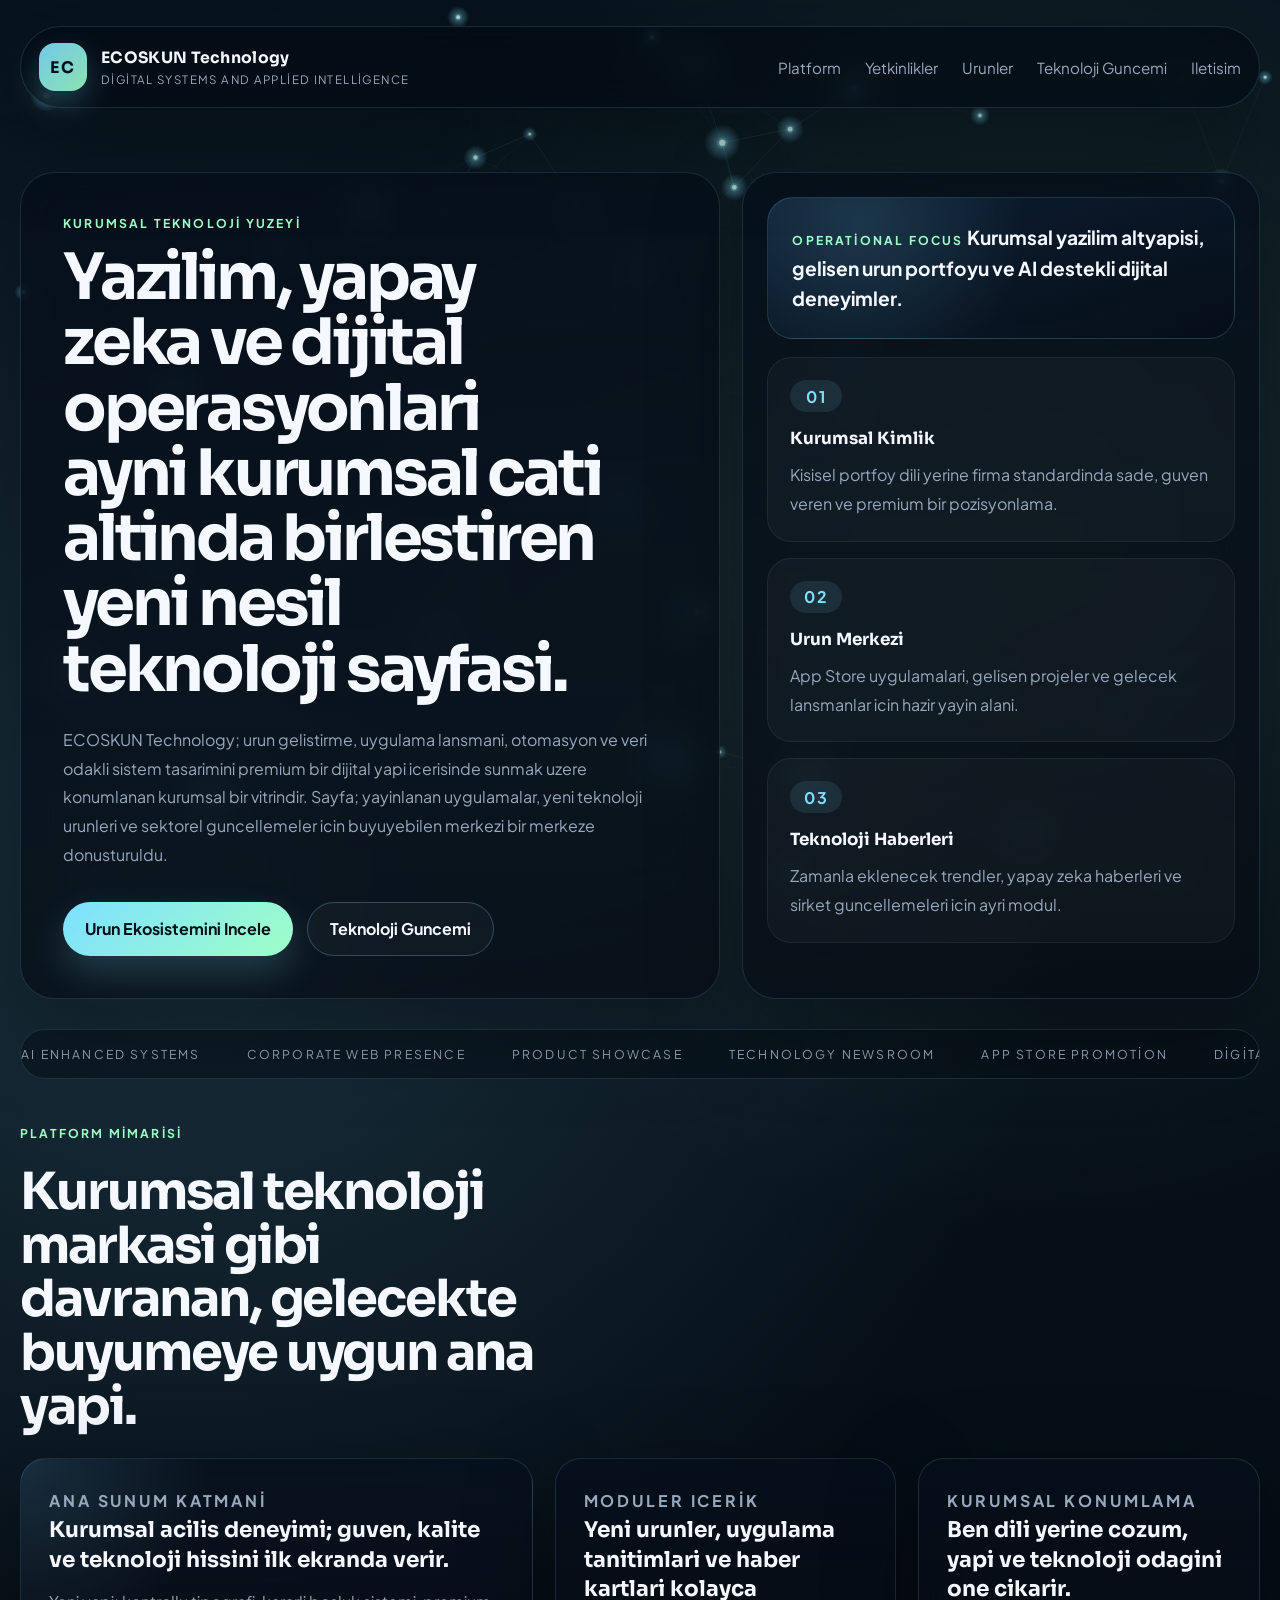
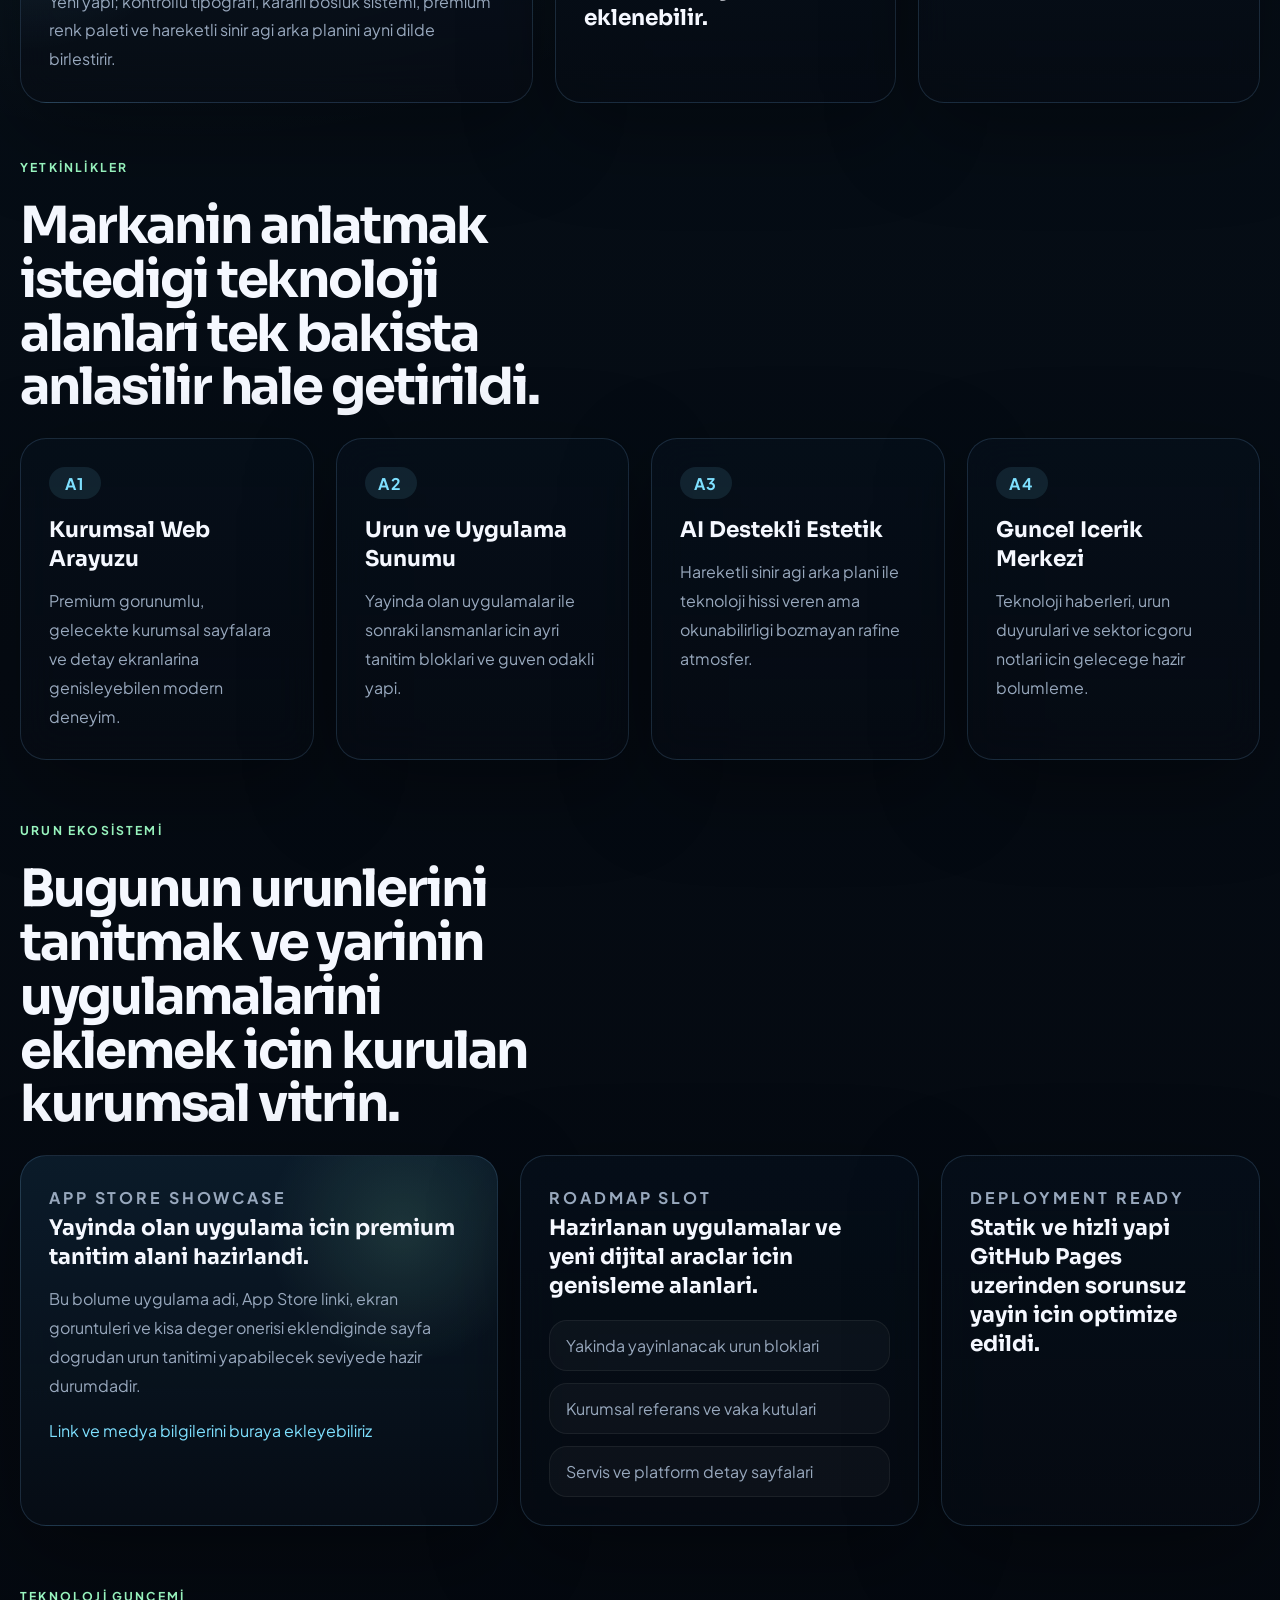
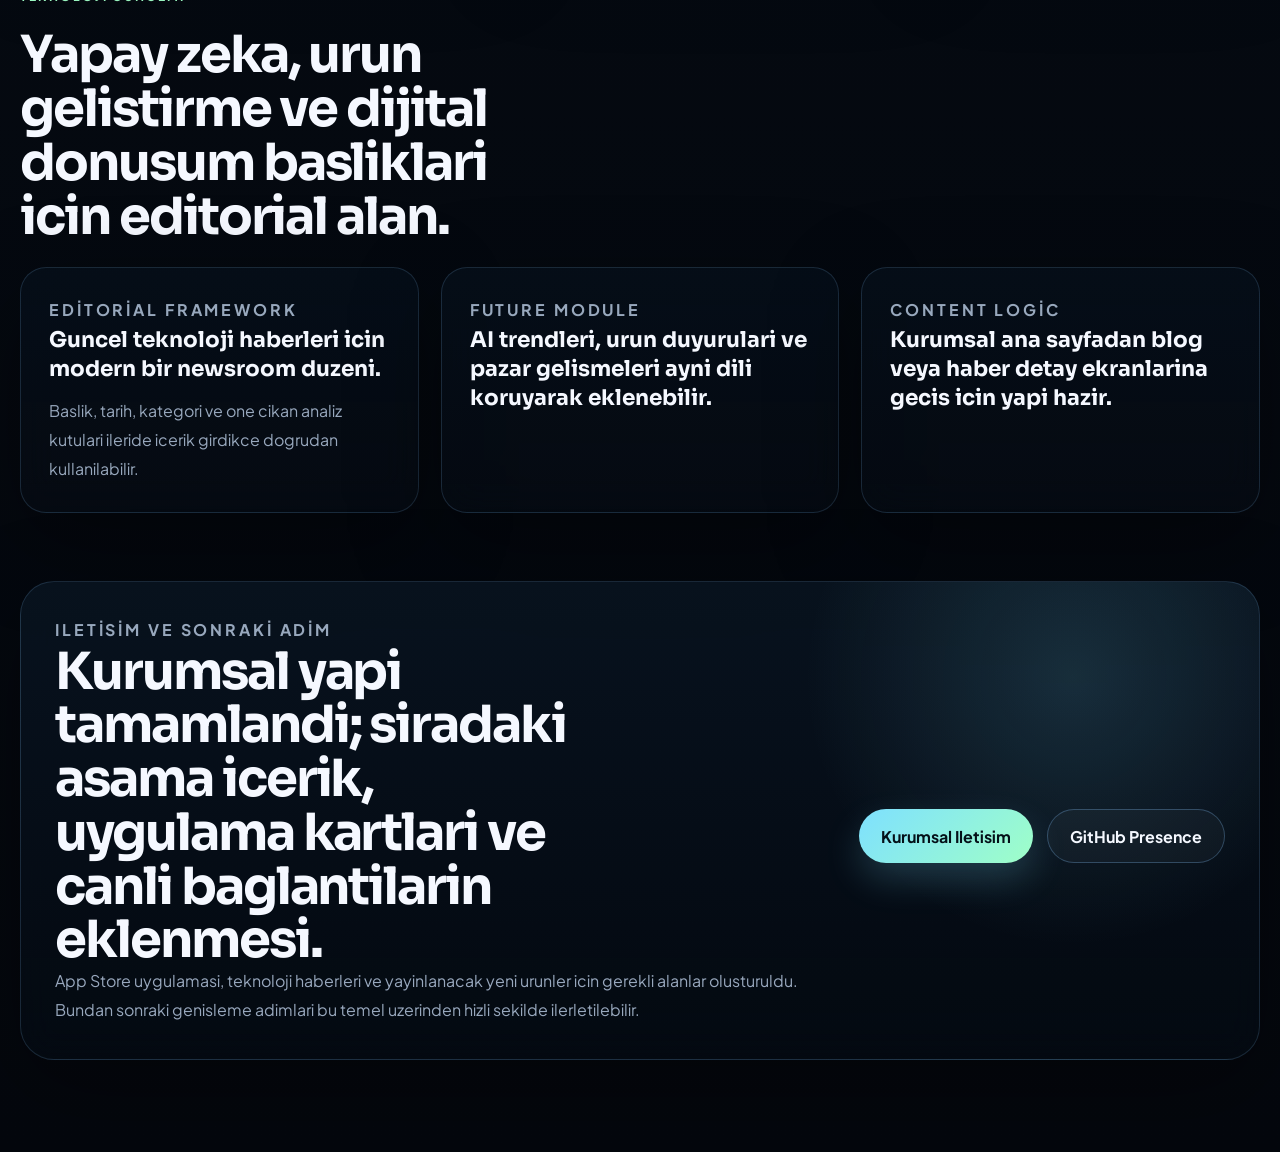
==== index.html @ f9ebac7f "Rebuild homepage as corporate technology site" ====
<!DOCTYPE html>
<html lang="tr">
<head>
  <meta charset="UTF-8">
  <meta name="viewport" content="width=device-width, initial-scale=1.0">
  <title>ECOSKUN Technology | Kurumsal Yazilim ve Dijital Sistemler</title>
  <meta
    name="description"
    content="Kurumsal yazilim, dijital sistemler, yapay zeka odakli urun gelistirme ve teknoloji guncemini bir araya getiren modern firma sayfasi."
  >
  <link rel="preconnect" href="https://fonts.googleapis.com">
  <link rel="preconnect" href="https://fonts.gstatic.com" crossorigin>
  <link
    href="https://fonts.googleapis.com/css2?family=Plus+Jakarta+Sans:wght@400;500;600;700;800&family=Sora:wght@400;500;600;700&display=swap"
    rel="stylesheet"
  >
  <link rel="stylesheet" href="./styles.css">
</head>
<body>
  <canvas class="neural-canvas" aria-hidden="true"></canvas>
  <div class="noise-layer" aria-hidden="true"></div>

  <div class="site-shell">
    <header class="site-header">
      <a class="brand" href="#top" aria-label="Ana sayfa">
        <span class="brand-badge">EC</span>
        <span class="brand-copy">
          <strong>ECOSKUN Technology</strong>
          <small>Digital Systems and Applied Intelligence</small>
        </span>
      </a>

      <nav class="site-nav" aria-label="Ana menu">
        <a href="#platform">Platform</a>
        <a href="#capabilities">Yetkinlikler</a>
        <a href="#ventures">Urunler</a>
        <a href="#insights">Teknoloji Guncemi</a>
        <a href="#contact">Iletisim</a>
      </nav>

      <button class="menu-toggle" type="button" aria-expanded="false" aria-label="Menuyu ac">
        <span></span>
        <span></span>
      </button>
    </header>

    <main id="top">
      <section class="hero">
        <div class="hero-copy">
          <p class="eyebrow">Kurumsal Teknoloji Yuzeyi</p>
          <h1>Yazilim, yapay zeka ve dijital operasyonlari ayni kurumsal cati altinda birlestiren yeni nesil teknoloji sayfasi.</h1>
          <p class="hero-text">
            ECOSKUN Technology; urun gelistirme, uygulama lansmani, otomasyon ve veri odakli sistem tasarimini
            premium bir dijital yapi icerisinde sunmak uzere konumlanan kurumsal bir vitrindir. Sayfa; yayinlanan
            uygulamalar, yeni teknoloji urunleri ve sektorel guncellemeler icin buyuyebilen merkezi bir merkeze donusturuldu.
          </p>

          <div class="hero-actions">
            <a class="button button-primary" href="#ventures">Urun Ekosistemini Incele</a>
            <a class="button button-secondary" href="#insights">Teknoloji Guncemi</a>
          </div>
        </div>

        <aside class="hero-board" aria-label="Kurumsal ozet paneli">
          <div class="hero-panel hero-panel-primary">
            <span class="panel-kicker">Operational Focus</span>
            <strong>Kurumsal yazilim altyapisi, gelisen urun portfoyu ve AI destekli dijital deneyimler.</strong>
          </div>
          <div class="hero-stats">
            <article>
              <span>01</span>
              <h2>Kurumsal Kimlik</h2>
              <p>Kisisel portfoy dili yerine firma standardinda sade, guven veren ve premium bir pozisyonlama.</p>
            </article>
            <article>
              <span>02</span>
              <h2>Urun Merkezi</h2>
              <p>App Store uygulamalari, gelisen projeler ve gelecek lansmanlar icin hazir yayin alani.</p>
            </article>
            <article>
              <span>03</span>
              <h2>Teknoloji Haberleri</h2>
              <p>Zamanla eklenecek trendler, yapay zeka haberleri ve sirket guncellemeleri icin ayri modul.</p>
            </article>
          </div>
        </aside>
      </section>

      <section class="marquee" aria-label="Odak basliklari">
        <div class="marquee-track">
          <span>AI Enhanced Systems</span>
          <span>Corporate Web Presence</span>
          <span>Product Showcase</span>
          <span>Technology Newsroom</span>
          <span>App Store Promotion</span>
          <span>Digital Operations</span>
        </div>
      </section>

      <section class="section section-grid" id="platform">
        <div class="section-heading">
          <p class="eyebrow">Platform Mimarisi</p>
          <h2>Kurumsal teknoloji markasi gibi davranan, gelecekte buyumeye uygun ana yapi.</h2>
        </div>

        <div class="platform-layout">
          <article class="feature-card feature-card-large">
            <p class="card-label">Ana Sunum Katmani</p>
            <h3>Kurumsal acilis deneyimi; guven, kalite ve teknoloji hissini ilk ekranda verir.</h3>
            <p>
              Yeni yapi; kontrollu tipografi, kararli bosluk sistemi, premium renk paleti ve hareketli sinir agi
              arka planini ayni dilde birlestirir.
            </p>
          </article>

          <article class="feature-card">
            <p class="card-label">Moduler Icerik</p>
            <h3>Yeni urunler, uygulama tanitimlari ve haber kartlari kolayca eklenebilir.</h3>
          </article>

          <article class="feature-card">
            <p class="card-label">Kurumsal Konumlama</p>
            <h3>Ben dili yerine cozum, yapi ve teknoloji odagini one cikarir.</h3>
          </article>
        </div>
      </section>

      <section class="section" id="capabilities">
        <div class="section-heading">
          <p class="eyebrow">Yetkinlikler</p>
          <h2>Markanin anlatmak istedigi teknoloji alanlari tek bakista anlasilir hale getirildi.</h2>
        </div>

        <div class="capability-grid">
          <article class="capability-card">
            <span class="capability-index">A1</span>
            <h3>Kurumsal Web Arayuzu</h3>
            <p>Premium gorunumlu, gelecekte kurumsal sayfalara ve detay ekranlarina genisleyebilen modern deneyim.</p>
          </article>
          <article class="capability-card">
            <span class="capability-index">A2</span>
            <h3>Urun ve Uygulama Sunumu</h3>
            <p>Yayinda olan uygulamalar ile sonraki lansmanlar icin ayri tanitim bloklari ve guven odakli yapi.</p>
          </article>
          <article class="capability-card">
            <span class="capability-index">A3</span>
            <h3>AI Destekli Estetik</h3>
            <p>Hareketli sinir agi arka plani ile teknoloji hissi veren ama okunabilirligi bozmayan rafine atmosfer.</p>
          </article>
          <article class="capability-card">
            <span class="capability-index">A4</span>
            <h3>Guncel Icerik Merkezi</h3>
            <p>Teknoloji haberleri, urun duyurulari ve sektor icgoru notlari icin gelecege hazir bolumleme.</p>
          </article>
        </div>
      </section>

      <section class="section section-dark" id="ventures">
        <div class="section-heading">
          <p class="eyebrow">Urun Ekosistemi</p>
          <h2>Bugunun urunlerini tanitmak ve yarinin uygulamalarini eklemek icin kurulan kurumsal vitrin.</h2>
        </div>

        <div class="venture-layout">
          <article class="venture-card venture-card-highlight">
            <p class="card-label">App Store Showcase</p>
            <h3>Yayinda olan uygulama icin premium tanitim alani hazirlandi.</h3>
            <p>
              Bu bolume uygulama adi, App Store linki, ekran goruntuleri ve kisa deger onerisi eklendiginde sayfa
              dogrudan urun tanitimi yapabilecek seviyede hazir durumdadir.
            </p>
            <a class="text-link" href="#contact">Link ve medya bilgilerini buraya ekleyebiliriz</a>
          </article>

          <article class="venture-card">
            <p class="card-label">Roadmap Slot</p>
            <h3>Hazirlanan uygulamalar ve yeni dijital araclar icin genisleme alanlari.</h3>
            <ul class="list-clean">
              <li>Yakinda yayinlanacak urun bloklari</li>
              <li>Kurumsal referans ve vaka kutulari</li>
              <li>Servis ve platform detay sayfalari</li>
            </ul>
          </article>

          <article class="venture-card">
            <p class="card-label">Deployment Ready</p>
            <h3>Statik ve hizli yapi GitHub Pages uzerinden sorunsuz yayin icin optimize edildi.</h3>
          </article>
        </div>
      </section>

      <section class="section" id="insights">
        <div class="section-heading">
          <p class="eyebrow">Teknoloji Guncemi</p>
          <h2>Yapay zeka, urun gelistirme ve dijital donusum basliklari icin editorial alan.</h2>
        </div>

        <div class="insight-grid">
          <article class="insight-card">
            <p class="card-label">Editorial Framework</p>
            <h3>Guncel teknoloji haberleri icin modern bir newsroom duzeni.</h3>
            <p>Baslik, tarih, kategori ve one cikan analiz kutulari ileride icerik girdikce dogrudan kullanilabilir.</p>
          </article>
          <article class="insight-card">
            <p class="card-label">Future Module</p>
            <h3>AI trendleri, urun duyurulari ve pazar gelismeleri ayni dili koruyarak eklenebilir.</h3>
          </article>
          <article class="insight-card">
            <p class="card-label">Content Logic</p>
            <h3>Kurumsal ana sayfadan blog veya haber detay ekranlarina gecis icin yapi hazir.</h3>
          </article>
        </div>
      </section>

      <section class="section contact-section" id="contact">
        <div class="contact-card">
          <div class="contact-copy">
            <p class="eyebrow">Iletisim ve Sonraki Adim</p>
            <h2>Kurumsal yapi tamamlandi; siradaki asama icerik, uygulama kartlari ve canli baglantilarin eklenmesi.</h2>
            <p>
              App Store uygulamasi, teknoloji haberleri ve yayinlanacak yeni urunler icin gerekli alanlar olusturuldu.
              Bundan sonraki genisleme adimlari bu temel uzerinden hizli sekilde ilerletilebilir.
            </p>
          </div>

          <div class="contact-panel">
            <a class="button button-primary" href="mailto:iletisim@example.com">Kurumsal Iletisim</a>
            <a class="button button-secondary" href="https://github.com/erhancoskun06" target="_blank" rel="noreferrer">
              GitHub Presence
            </a>
          </div>
        </div>
      </section>
    </main>
  </div>

  <script src="./script.js"></script>
</body>
</html>
---- styles.css ----
:root {
  --bg: #06111a;
  --bg-deep: #03080f;
  --panel: rgba(7, 17, 29, 0.78);
  --panel-strong: rgba(10, 24, 40, 0.92);
  --line: rgba(135, 196, 255, 0.16);
  --line-strong: rgba(135, 196, 255, 0.28);
  --text: #f5f8ff;
  --muted: #98a8bd;
  --accent: #7ee0ff;
  --accent-soft: #9fffc7;
  --glow: rgba(126, 224, 255, 0.22);
  --shadow: 0 28px 90px rgba(0, 0, 0, 0.34);
  --radius-xl: 34px;
  --radius-lg: 26px;
  --radius-md: 20px;
  --shell-width: min(1240px, calc(100% - 40px));
}

* {
  box-sizing: border-box;
}

html {
  scroll-behavior: smooth;
}

body {
  margin: 0;
  min-height: 100vh;
  color: var(--text);
  font-family: "Plus Jakarta Sans", sans-serif;
  background:
    radial-gradient(circle at 15% 20%, rgba(126, 224, 255, 0.16), transparent 24%),
    radial-gradient(circle at 80% 12%, rgba(159, 255, 199, 0.12), transparent 18%),
    linear-gradient(180deg, #07131d 0%, #050b13 52%, #04070d 100%);
  overflow-x: hidden;
}

body::before {
  content: "";
  position: fixed;
  inset: 0;
  pointer-events: none;
  background:
    linear-gradient(rgba(255, 255, 255, 0.028) 1px, transparent 1px),
    linear-gradient(90deg, rgba(255, 255, 255, 0.028) 1px, transparent 1px);
  background-size: 56px 56px;
  mask-image: radial-gradient(circle at center, black 30%, transparent 85%);
  opacity: 0.48;
}

a {
  color: inherit;
  text-decoration: none;
}

.neural-canvas,
.noise-layer {
  position: fixed;
  inset: 0;
  pointer-events: none;
}

.neural-canvas {
  z-index: 0;
  opacity: 0.9;
}

.noise-layer {
  z-index: 1;
  opacity: 0.08;
  background-image:
    linear-gradient(120deg, rgba(255, 255, 255, 0.28) 0.5px, transparent 0.5px),
    linear-gradient(rgba(255, 255, 255, 0.2) 0.5px, transparent 0.5px);
  background-size: 4px 4px;
  mix-blend-mode: soft-light;
}

.site-shell {
  position: relative;
  z-index: 2;
  width: var(--shell-width);
  margin: 0 auto;
  padding: 26px 0 64px;
}

.site-header {
  position: sticky;
  top: 18px;
  z-index: 20;
  display: flex;
  align-items: center;
  justify-content: space-between;
  gap: 24px;
  padding: 16px 18px;
  margin-bottom: 34px;
  border: 1px solid var(--line);
  border-radius: 999px;
  background: rgba(4, 11, 19, 0.7);
  backdrop-filter: blur(18px);
  box-shadow: var(--shadow);
}

.brand {
  display: inline-flex;
  align-items: center;
  gap: 14px;
}

.brand-badge {
  display: inline-flex;
  align-items: center;
  justify-content: center;
  width: 48px;
  height: 48px;
  border-radius: 16px;
  font-family: "Sora", sans-serif;
  font-weight: 700;
  letter-spacing: 0.08em;
  background:
    linear-gradient(135deg, rgba(126, 224, 255, 0.9), rgba(159, 255, 199, 0.88));
  color: #041018;
  box-shadow: 0 12px 30px rgba(126, 224, 255, 0.24);
}

.brand-copy {
  display: flex;
  flex-direction: column;
  gap: 4px;
}

.brand-copy strong,
.hero h1,
.section-heading h2,
.feature-card h3,
.capability-card h3,
.venture-card h3,
.insight-card h3,
.contact-card h2,
.hero-stats h2 {
  font-family: "Sora", sans-serif;
}

.brand-copy strong {
  font-size: 0.98rem;
  letter-spacing: 0.02em;
}

.brand-copy small {
  color: var(--muted);
  font-size: 0.72rem;
  letter-spacing: 0.12em;
  text-transform: uppercase;
}

.site-nav {
  display: flex;
  align-items: center;
  gap: 24px;
  color: var(--muted);
}

.site-nav a {
  position: relative;
  font-size: 0.95rem;
}

.site-nav a::after {
  content: "";
  position: absolute;
  left: 0;
  bottom: -8px;
  width: 100%;
  height: 1px;
  transform: scaleX(0);
  transform-origin: left;
  background: linear-gradient(90deg, var(--accent), transparent);
  transition: transform 180ms ease;
}

.site-nav a:hover,
.site-nav a:focus-visible {
  color: var(--text);
}

.site-nav a:hover::after,
.site-nav a:focus-visible::after {
  transform: scaleX(1);
}

.menu-toggle {
  display: none;
  padding: 0;
  border: 0;
  background: transparent;
}

.menu-toggle span {
  display: block;
  width: 24px;
  height: 2px;
  margin: 5px 0;
  background: var(--text);
}

.hero,
.platform-layout,
.capability-grid,
.venture-layout,
.insight-grid,
.contact-card {
  display: grid;
  gap: 22px;
}

.hero {
  grid-template-columns: minmax(0, 1.15fr) minmax(340px, 0.85fr);
  align-items: stretch;
  padding: 30px 0 18px;
}

.hero-copy,
.hero-board,
.feature-card,
.capability-card,
.venture-card,
.insight-card,
.contact-card {
  border: 1px solid var(--line);
  background: linear-gradient(180deg, rgba(6, 15, 26, 0.82), rgba(6, 11, 19, 0.7));
  backdrop-filter: blur(18px);
  box-shadow: var(--shadow);
}

.hero-copy,
.hero-board,
.contact-card {
  border-radius: var(--radius-xl);
}

.hero-copy {
  padding: 42px;
}

.eyebrow,
.card-label,
.panel-kicker {
  margin: 0 0 14px;
  font-size: 0.76rem;
  text-transform: uppercase;
  letter-spacing: 0.18em;
  color: var(--accent-soft);
  font-weight: 700;
}

.hero h1 {
  margin: 0;
  font-size: clamp(2.7rem, 5vw, 5.25rem);
  line-height: 1.02;
  letter-spacing: -0.05em;
  max-width: 11ch;
}

.hero-text,
.feature-card p,
.capability-card p,
.venture-card p,
.insight-card p,
.contact-card p,
.hero-stats p {
  margin: 0;
  font-size: 1rem;
  line-height: 1.8;
  color: var(--muted);
}

.hero-text {
  max-width: 64ch;
  margin-top: 24px;
}

.hero-actions,
.contact-panel {
  display: flex;
  flex-wrap: wrap;
  gap: 14px;
  margin-top: 32px;
}

.button {
  display: inline-flex;
  align-items: center;
  justify-content: center;
  min-height: 54px;
  padding: 0 22px;
  border-radius: 999px;
  font-weight: 700;
  transition: transform 180ms ease, border-color 180ms ease, background 180ms ease;
}

.button:hover,
.button:focus-visible,
.text-link:hover,
.text-link:focus-visible {
  transform: translateY(-2px);
}

.button-primary {
  color: #041018;
  background: linear-gradient(135deg, var(--accent), var(--accent-soft));
  box-shadow: 0 16px 36px rgba(126, 224, 255, 0.2);
}

.button-secondary {
  border: 1px solid var(--line-strong);
  background: rgba(255, 255, 255, 0.03);
}

.hero-board {
  padding: 24px;
  display: grid;
  gap: 18px;
  align-content: start;
}

.hero-panel {
  padding: 24px;
  border-radius: 26px;
  border: 1px solid rgba(126, 224, 255, 0.18);
}

.hero-panel-primary {
  background:
    radial-gradient(circle at 20% 20%, rgba(126, 224, 255, 0.14), transparent 42%),
    linear-gradient(160deg, rgba(15, 34, 56, 0.92), rgba(6, 14, 23, 0.88));
}

.hero-panel strong {
  font-size: 1.2rem;
  line-height: 1.6;
}

.hero-stats {
  display: grid;
  gap: 16px;
}

.hero-stats article {
  padding: 22px;
  border-radius: 24px;
  border: 1px solid rgba(255, 255, 255, 0.06);
  background: rgba(255, 255, 255, 0.03);
}

.hero-stats span,
.capability-index {
  display: inline-flex;
  align-items: center;
  justify-content: center;
  min-width: 52px;
  min-height: 32px;
  padding: 0 12px;
  border-radius: 999px;
  margin-bottom: 16px;
  color: var(--accent);
  background: rgba(126, 224, 255, 0.1);
  font-weight: 700;
  letter-spacing: 0.1em;
}

.hero-stats h2 {
  margin: 0 0 12px;
  font-size: 1.05rem;
}

.marquee {
  overflow: hidden;
  margin: 12px 0 18px;
  border: 1px solid var(--line);
  border-radius: 999px;
  background: rgba(5, 12, 20, 0.5);
}

.marquee-track {
  display: flex;
  gap: 46px;
  width: max-content;
  padding: 16px 0;
  white-space: nowrap;
  color: var(--muted);
  text-transform: uppercase;
  letter-spacing: 0.18em;
  font-size: 0.76rem;
  animation: marquee 22s linear infinite;
}

.section {
  padding: 28px 0;
}

.section-dark {
  padding: 34px 0;
}

.section-heading {
  display: grid;
  gap: 10px;
  margin-bottom: 24px;
}

.section-heading h2,
.contact-card h2 {
  margin: 0;
  font-size: clamp(2rem, 4vw, 3.7rem);
  line-height: 1.05;
  letter-spacing: -0.04em;
  max-width: 14ch;
}

.platform-layout {
  grid-template-columns: 1.2fr 0.8fr 0.8fr;
}

.feature-card,
.capability-card,
.venture-card,
.insight-card {
  border-radius: var(--radius-lg);
  padding: 28px;
}

.feature-card-large {
  background:
    radial-gradient(circle at top left, rgba(126, 224, 255, 0.14), transparent 34%),
    linear-gradient(180deg, rgba(8, 17, 30, 0.92), rgba(7, 12, 20, 0.78));
}

.feature-card h3,
.capability-card h3,
.venture-card h3,
.insight-card h3 {
  margin: 0 0 14px;
  font-size: 1.35rem;
  line-height: 1.35;
}

.capability-grid {
  grid-template-columns: repeat(4, minmax(0, 1fr));
}

.capability-card {
  min-height: 100%;
}

.venture-layout {
  grid-template-columns: 1.2fr 1fr 0.8fr;
}

.venture-card-highlight {
  background:
    radial-gradient(circle at 80% 20%, rgba(159, 255, 199, 0.12), transparent 28%),
    linear-gradient(180deg, rgba(11, 28, 43, 0.96), rgba(7, 13, 22, 0.84));
}

.list-clean {
  margin: 20px 0 0;
  padding: 0;
  list-style: none;
  display: grid;
  gap: 12px;
  color: var(--muted);
}

.list-clean li {
  padding: 14px 16px;
  border-radius: 18px;
  border: 1px solid rgba(255, 255, 255, 0.06);
  background: rgba(255, 255, 255, 0.03);
}

.text-link {
  display: inline-flex;
  margin-top: 20px;
  color: var(--accent);
  transition: transform 180ms ease;
}

.insight-grid {
  grid-template-columns: repeat(3, minmax(0, 1fr));
}

.contact-section {
  padding-top: 40px;
}

.contact-card {
  grid-template-columns: minmax(0, 1.1fr) auto;
  align-items: center;
  padding: 34px;
  background:
    radial-gradient(circle at 85% 20%, rgba(126, 224, 255, 0.14), transparent 24%),
    linear-gradient(180deg, rgba(8, 19, 31, 0.94), rgba(4, 10, 18, 0.84));
}

.contact-copy p {
  max-width: 66ch;
}

@keyframes marquee {
  from {
    transform: translateX(0);
  }

  to {
    transform: translateX(-50%);
  }
}

@media (max-width: 1100px) {
  .hero,
  .platform-layout,
  .capability-grid,
  .venture-layout,
  .insight-grid,
  .contact-card {
    grid-template-columns: 1fr;
  }

  .section-heading h2,
  .contact-card h2,
  .hero h1 {
    max-width: none;
  }
}

@media (max-width: 820px) {
  :root {
    --shell-width: min(100% - 24px, 1240px);
  }

  .site-header {
    top: 10px;
    border-radius: 28px;
    padding: 14px 16px;
    flex-wrap: wrap;
  }

  .menu-toggle {
    display: block;
    margin-left: auto;
  }

  .site-nav {
    display: none;
    width: 100%;
    flex-direction: column;
    align-items: flex-start;
    gap: 16px;
    padding: 12px 4px 4px;
  }

  .site-header.nav-open .site-nav {
    display: flex;
  }

  .hero-copy,
  .hero-board,
  .feature-card,
  .capability-card,
  .venture-card,
  .insight-card,
  .contact-card {
    padding: 24px;
  }

  .hero h1 {
    font-size: clamp(2.35rem, 9vw, 4rem);
  }

  .section-heading h2,
  .contact-card h2 {
    font-size: clamp(1.85rem, 7vw, 3rem);
  }

  .marquee-track {
    gap: 28px;
    animation-duration: 16s;
  }
}
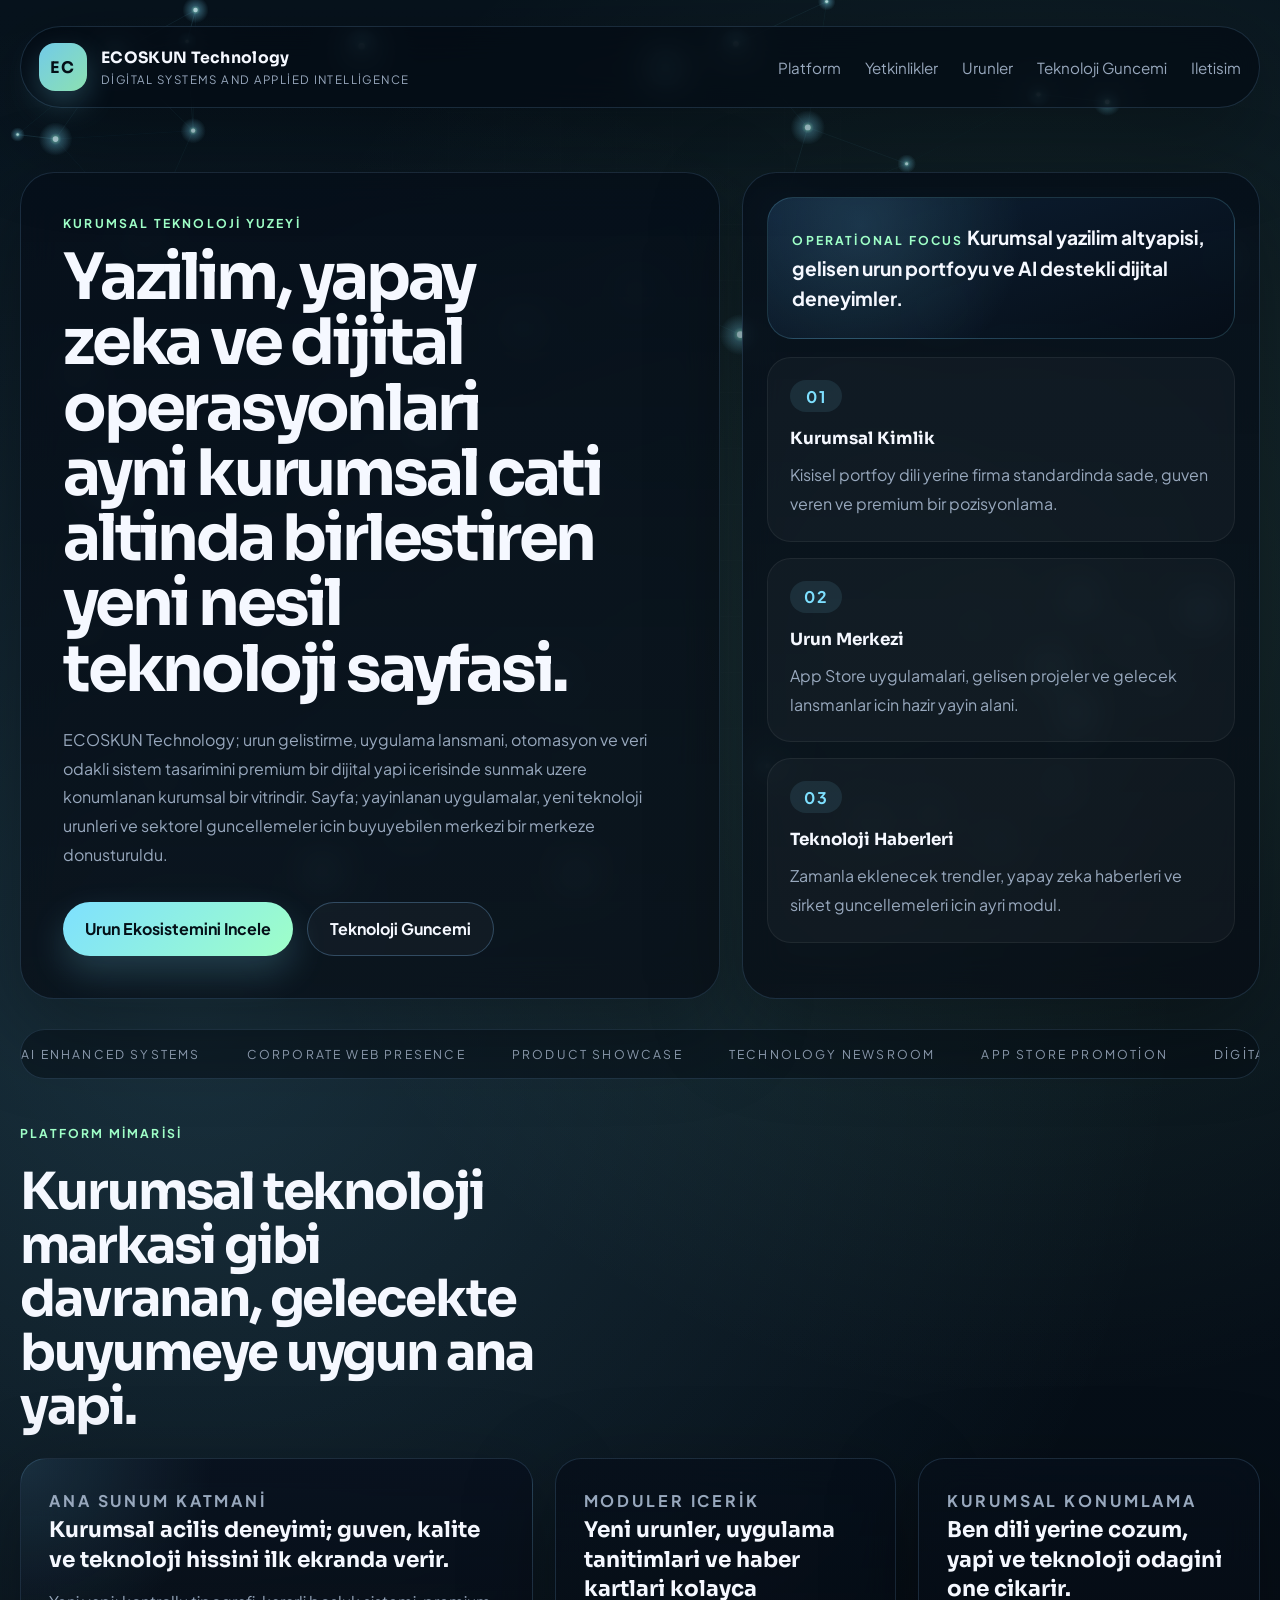
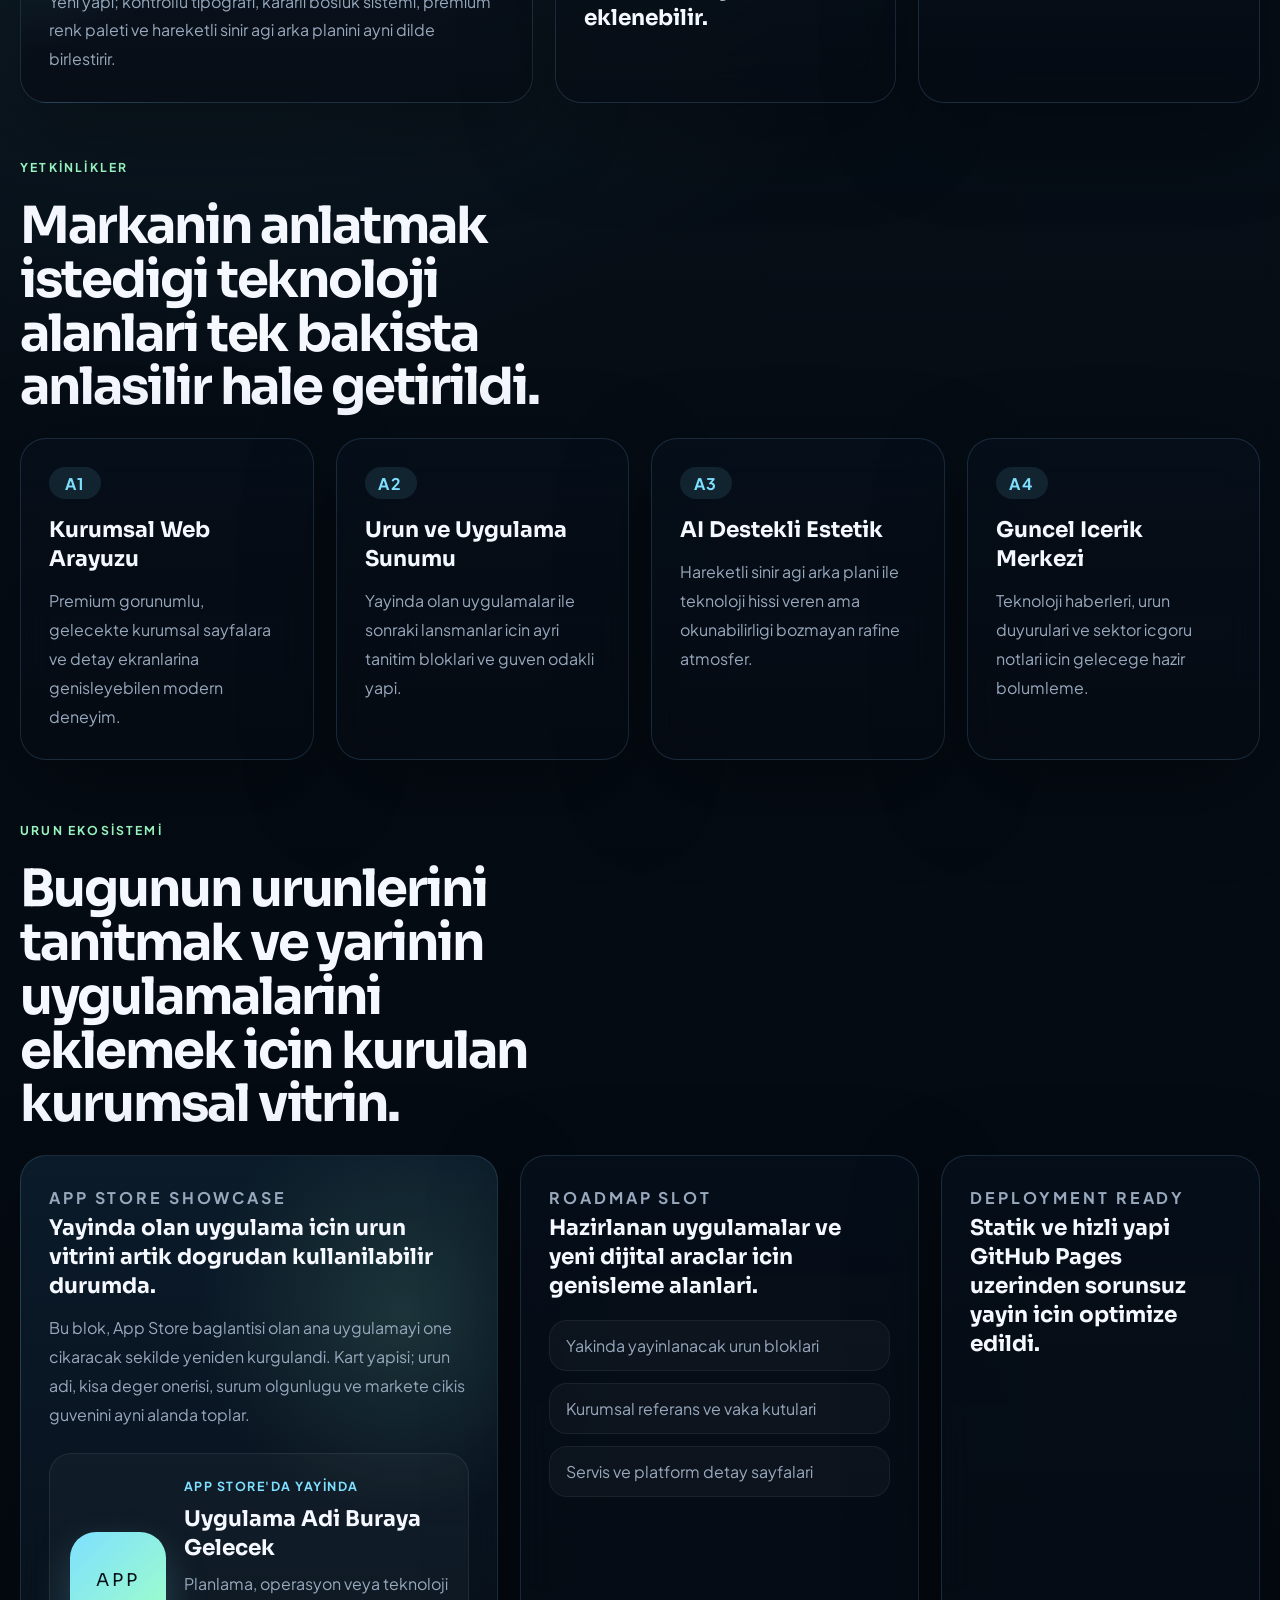
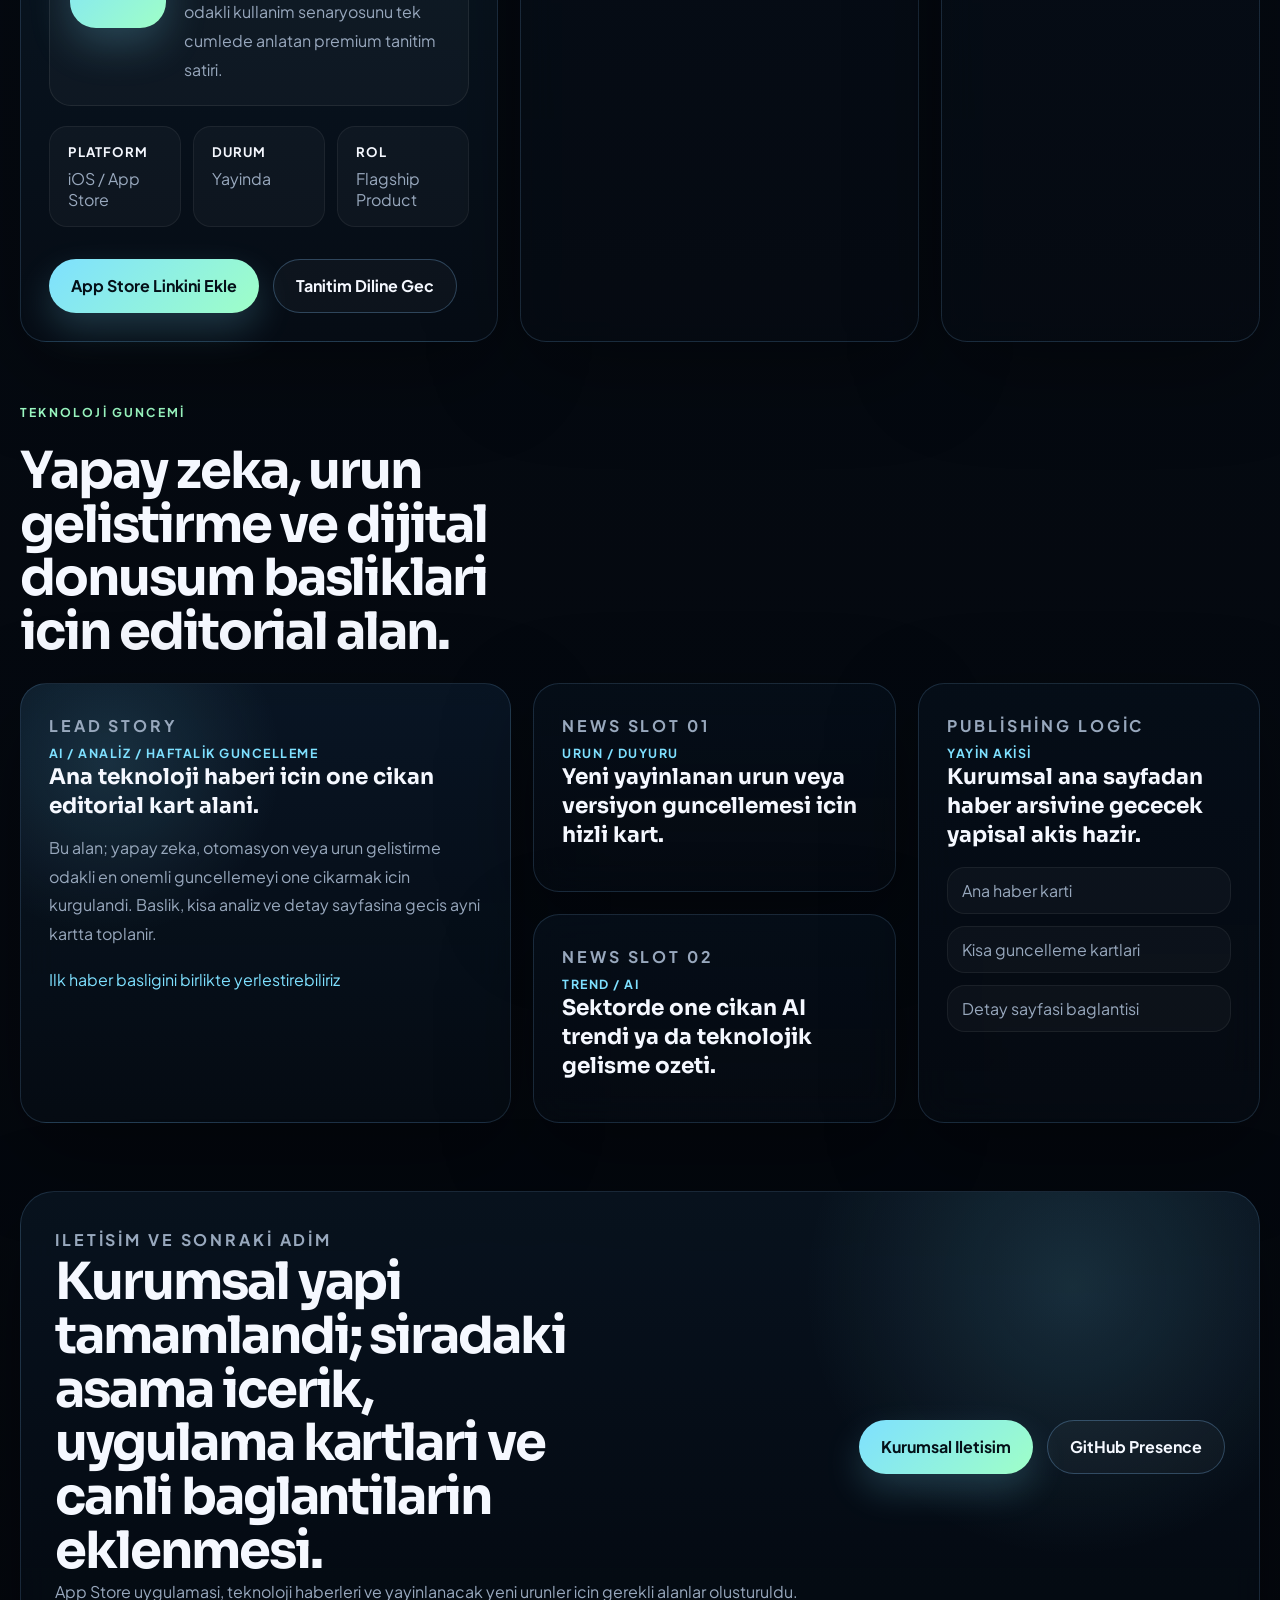
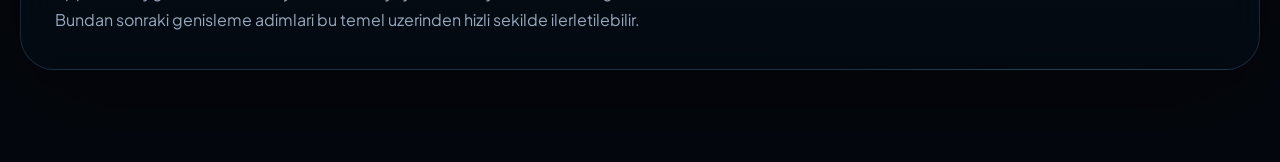
==== commit 01eda0dc: "Add product showcase and newsroom modules" ====
--- a/index.html
+++ b/index.html
@@ -164,12 +164,40 @@
         <div class="venture-layout">
           <article class="venture-card venture-card-highlight">
             <p class="card-label">App Store Showcase</p>
-            <h3>Yayinda olan uygulama icin premium tanitim alani hazirlandi.</h3>
-            <p>
-              Bu bolume uygulama adi, App Store linki, ekran goruntuleri ve kisa deger onerisi eklendiginde sayfa
-              dogrudan urun tanitimi yapabilecek seviyede hazir durumdadir.
-            </p>
-            <a class="text-link" href="#contact">Link ve medya bilgilerini buraya ekleyebiliriz</a>
+            <h3>Yayinda olan uygulama icin urun vitrini artik dogrudan kullanilabilir durumda.</h3>
+            <p>
+              Bu blok, App Store baglantisi olan ana uygulamayi one cikaracak sekilde yeniden kurgulandi. Kart yapisi;
+              urun adi, kisa deger onerisi, surum olgunlugu ve markete cikis guvenini ayni alanda toplar.
+            </p>
+
+            <div class="product-showcase">
+              <div class="product-icon" aria-hidden="true">APP</div>
+              <div class="product-copy">
+                <span class="product-badge">App Store'da Yayinda</span>
+                <h4>Uygulama Adi Buraya Gelecek</h4>
+                <p>Planlama, operasyon veya teknoloji odakli kullanim senaryosunu tek cumlede anlatan premium tanitim satiri.</p>
+              </div>
+            </div>
+
+            <ul class="metric-strip" aria-label="Urun metrikleri">
+              <li>
+                <strong>Platform</strong>
+                <span>iOS / App Store</span>
+              </li>
+              <li>
+                <strong>Durum</strong>
+                <span>Yayinda</span>
+              </li>
+              <li>
+                <strong>Rol</strong>
+                <span>Flagship Product</span>
+              </li>
+            </ul>
+
+            <div class="inline-actions">
+              <a class="button button-primary" href="#contact">App Store Linkini Ekle</a>
+              <a class="button button-secondary" href="#insights">Tanitim Diline Gec</a>
+            </div>
           </article>
 
           <article class="venture-card">
@@ -196,18 +224,40 @@
         </div>
 
         <div class="insight-grid">
-          <article class="insight-card">
-            <p class="card-label">Editorial Framework</p>
-            <h3>Guncel teknoloji haberleri icin modern bir newsroom duzeni.</h3>
-            <p>Baslik, tarih, kategori ve one cikan analiz kutulari ileride icerik girdikce dogrudan kullanilabilir.</p>
-          </article>
-          <article class="insight-card">
-            <p class="card-label">Future Module</p>
-            <h3>AI trendleri, urun duyurulari ve pazar gelismeleri ayni dili koruyarak eklenebilir.</h3>
-          </article>
-          <article class="insight-card">
-            <p class="card-label">Content Logic</p>
-            <h3>Kurumsal ana sayfadan blog veya haber detay ekranlarina gecis icin yapi hazir.</h3>
+          <article class="insight-card insight-card-featured">
+            <p class="card-label">Lead Story</p>
+            <span class="news-meta">AI / Analiz / Haftalik Guncelleme</span>
+            <h3>Ana teknoloji haberi icin one cikan editorial kart alani.</h3>
+            <p>
+              Bu alan; yapay zeka, otomasyon veya urun gelistirme odakli en onemli guncellemeyi one cikarmak icin
+              kurgulandi. Baslik, kisa analiz ve detay sayfasina gecis ayni kartta toplanir.
+            </p>
+            <a class="text-link" href="#contact">Ilk haber basligini birlikte yerlestirebiliriz</a>
+          </article>
+
+          <article class="insight-stack">
+            <article class="insight-card insight-card-mini">
+              <p class="card-label">News Slot 01</p>
+              <span class="news-meta">Urun / Duyuru</span>
+              <h3>Yeni yayinlanan urun veya versiyon guncellemesi icin hizli kart.</h3>
+            </article>
+
+            <article class="insight-card insight-card-mini">
+              <p class="card-label">News Slot 02</p>
+              <span class="news-meta">Trend / AI</span>
+              <h3>Sektorde one cikan AI trendi ya da teknolojik gelisme ozeti.</h3>
+            </article>
+          </article>
+
+          <article class="insight-card insight-card-side">
+            <p class="card-label">Publishing Logic</p>
+            <span class="news-meta">Yayin Akisi</span>
+            <h3>Kurumsal ana sayfadan haber arsivine gececek yapisal akis hazir.</h3>
+            <ul class="list-clean list-compact">
+              <li>Ana haber karti</li>
+              <li>Kisa guncelleme kartlari</li>
+              <li>Detay sayfasi baglantisi</li>
+            </ul>
           </article>
         </div>
       </section>
--- a/styles.css
+++ b/styles.css
@@ -281,7 +281,8 @@
 }
 
 .hero-actions,
-.contact-panel {
+.contact-panel,
+.inline-actions {
   display: flex;
   flex-wrap: wrap;
   gap: 14px;
@@ -463,6 +464,84 @@
     linear-gradient(180deg, rgba(11, 28, 43, 0.96), rgba(7, 13, 22, 0.84));
 }
 
+.product-showcase {
+  display: grid;
+  grid-template-columns: 96px 1fr;
+  gap: 18px;
+  align-items: center;
+  margin-top: 24px;
+  padding: 20px;
+  border-radius: 22px;
+  border: 1px solid rgba(255, 255, 255, 0.08);
+  background: rgba(255, 255, 255, 0.03);
+}
+
+.product-icon {
+  display: grid;
+  place-items: center;
+  width: 96px;
+  height: 96px;
+  border-radius: 26px;
+  font-family: "Sora", sans-serif;
+  font-size: 1.1rem;
+  letter-spacing: 0.16em;
+  color: #041018;
+  background: linear-gradient(135deg, var(--accent), var(--accent-soft));
+  box-shadow: 0 18px 40px rgba(126, 224, 255, 0.22);
+}
+
+.product-copy h4 {
+  margin: 10px 0 8px;
+  font-family: "Sora", sans-serif;
+  font-size: 1.35rem;
+  line-height: 1.3;
+}
+
+.product-badge,
+.news-meta {
+  display: inline-flex;
+  align-items: center;
+  gap: 8px;
+  color: var(--accent);
+  font-size: 0.78rem;
+  font-weight: 700;
+  letter-spacing: 0.12em;
+  text-transform: uppercase;
+}
+
+.metric-strip {
+  display: grid;
+  grid-template-columns: repeat(3, minmax(0, 1fr));
+  gap: 12px;
+  list-style: none;
+  padding: 0;
+  margin: 20px 0 0;
+}
+
+.metric-strip li {
+  padding: 16px 18px;
+  border-radius: 18px;
+  border: 1px solid rgba(255, 255, 255, 0.06);
+  background: rgba(255, 255, 255, 0.03);
+}
+
+.metric-strip strong,
+.metric-strip span {
+  display: block;
+}
+
+.metric-strip strong {
+  margin-bottom: 8px;
+  font-size: 0.82rem;
+  color: var(--text);
+  text-transform: uppercase;
+  letter-spacing: 0.08em;
+}
+
+.metric-strip span {
+  color: var(--muted);
+}
+
 .list-clean {
   margin: 20px 0 0;
   padding: 0;
@@ -487,7 +566,31 @@
 }
 
 .insight-grid {
-  grid-template-columns: repeat(3, minmax(0, 1fr));
+  grid-template-columns: 1.15fr 0.85fr 0.8fr;
+}
+
+.insight-stack {
+  display: grid;
+  gap: 22px;
+}
+
+.insight-card-featured {
+  background:
+    radial-gradient(circle at 18% 18%, rgba(126, 224, 255, 0.14), transparent 32%),
+    linear-gradient(180deg, rgba(9, 22, 37, 0.94), rgba(6, 12, 20, 0.82));
+}
+
+.insight-card-mini,
+.insight-card-side {
+  min-height: 100%;
+}
+
+.list-compact {
+  margin-top: 18px;
+}
+
+.list-compact li {
+  padding: 12px 14px;
 }
 
 .contact-section {
@@ -569,11 +672,17 @@
   .feature-card,
   .capability-card,
   .venture-card,
+  .insight-stack,
   .insight-card,
   .contact-card {
     padding: 24px;
   }
 
+  .product-showcase,
+  .metric-strip {
+    grid-template-columns: 1fr;
+  }
+
   .hero h1 {
     font-size: clamp(2.35rem, 9vw, 4rem);
   }
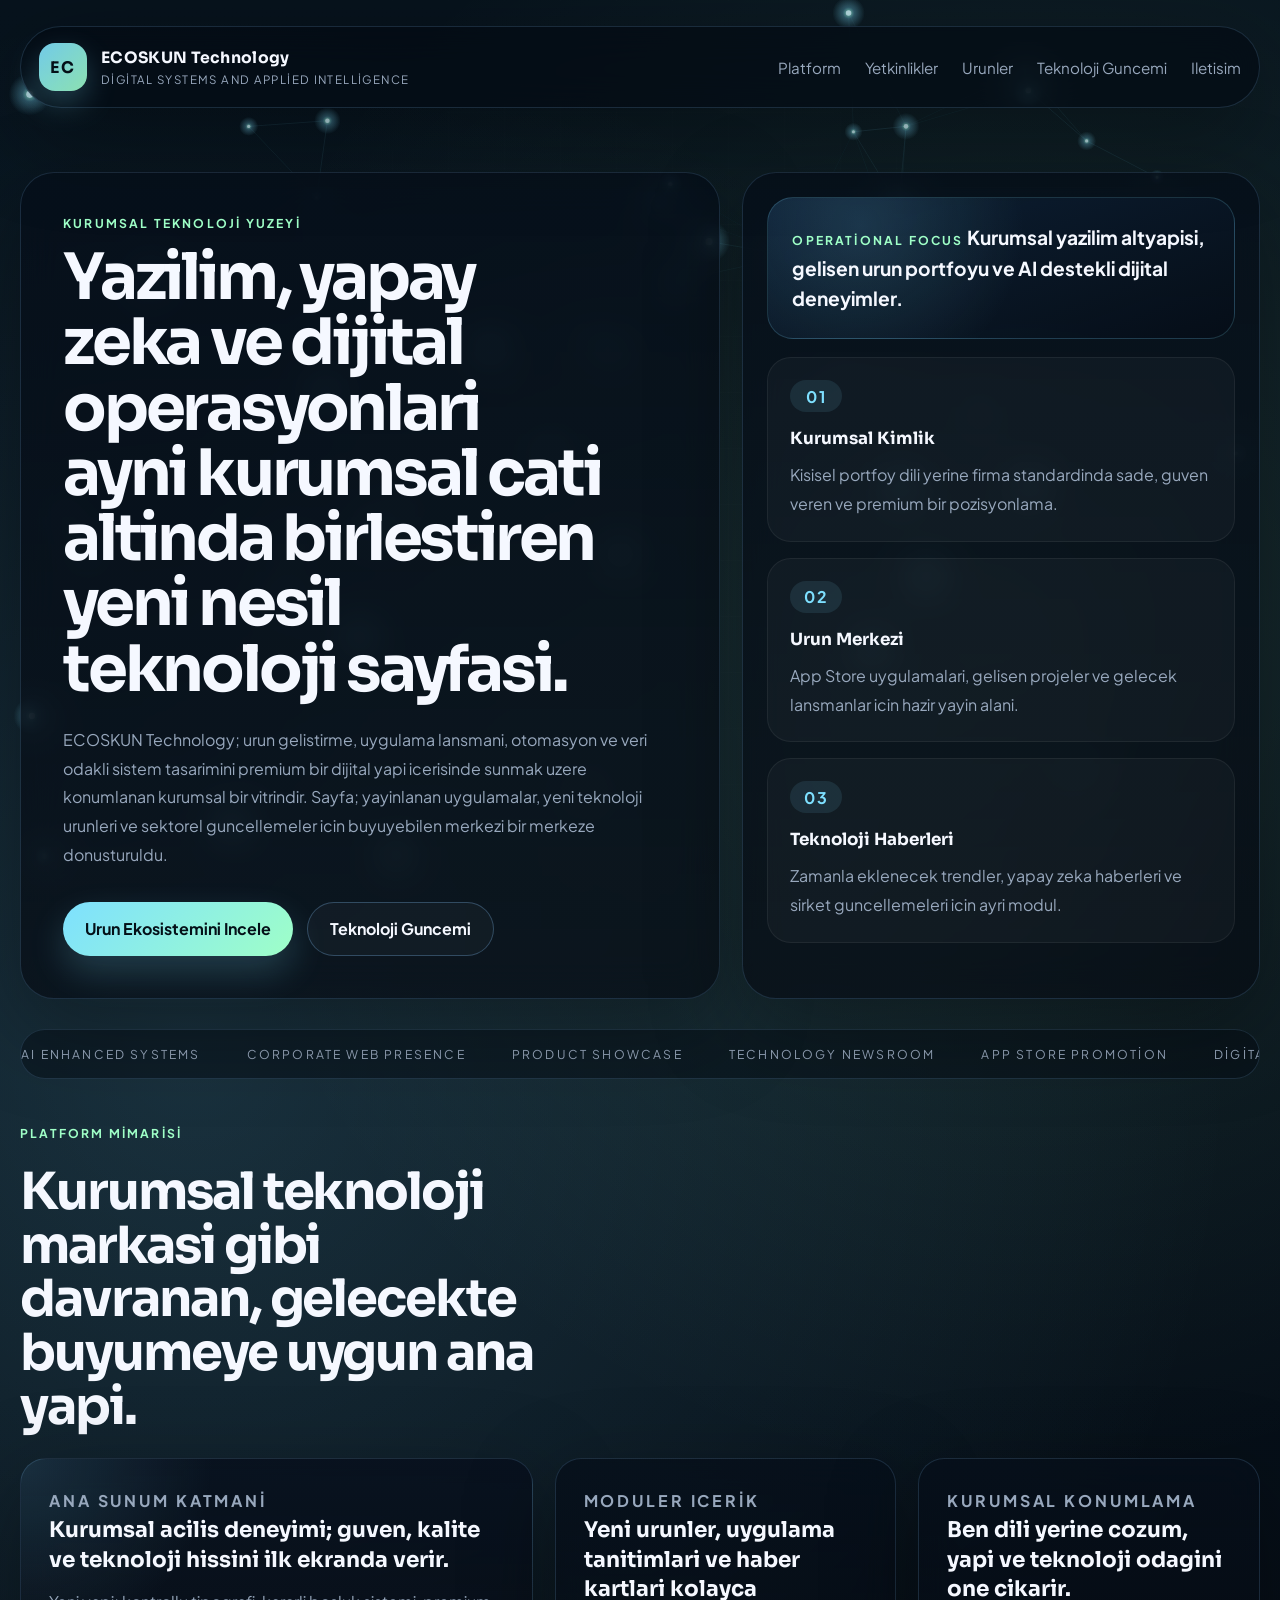
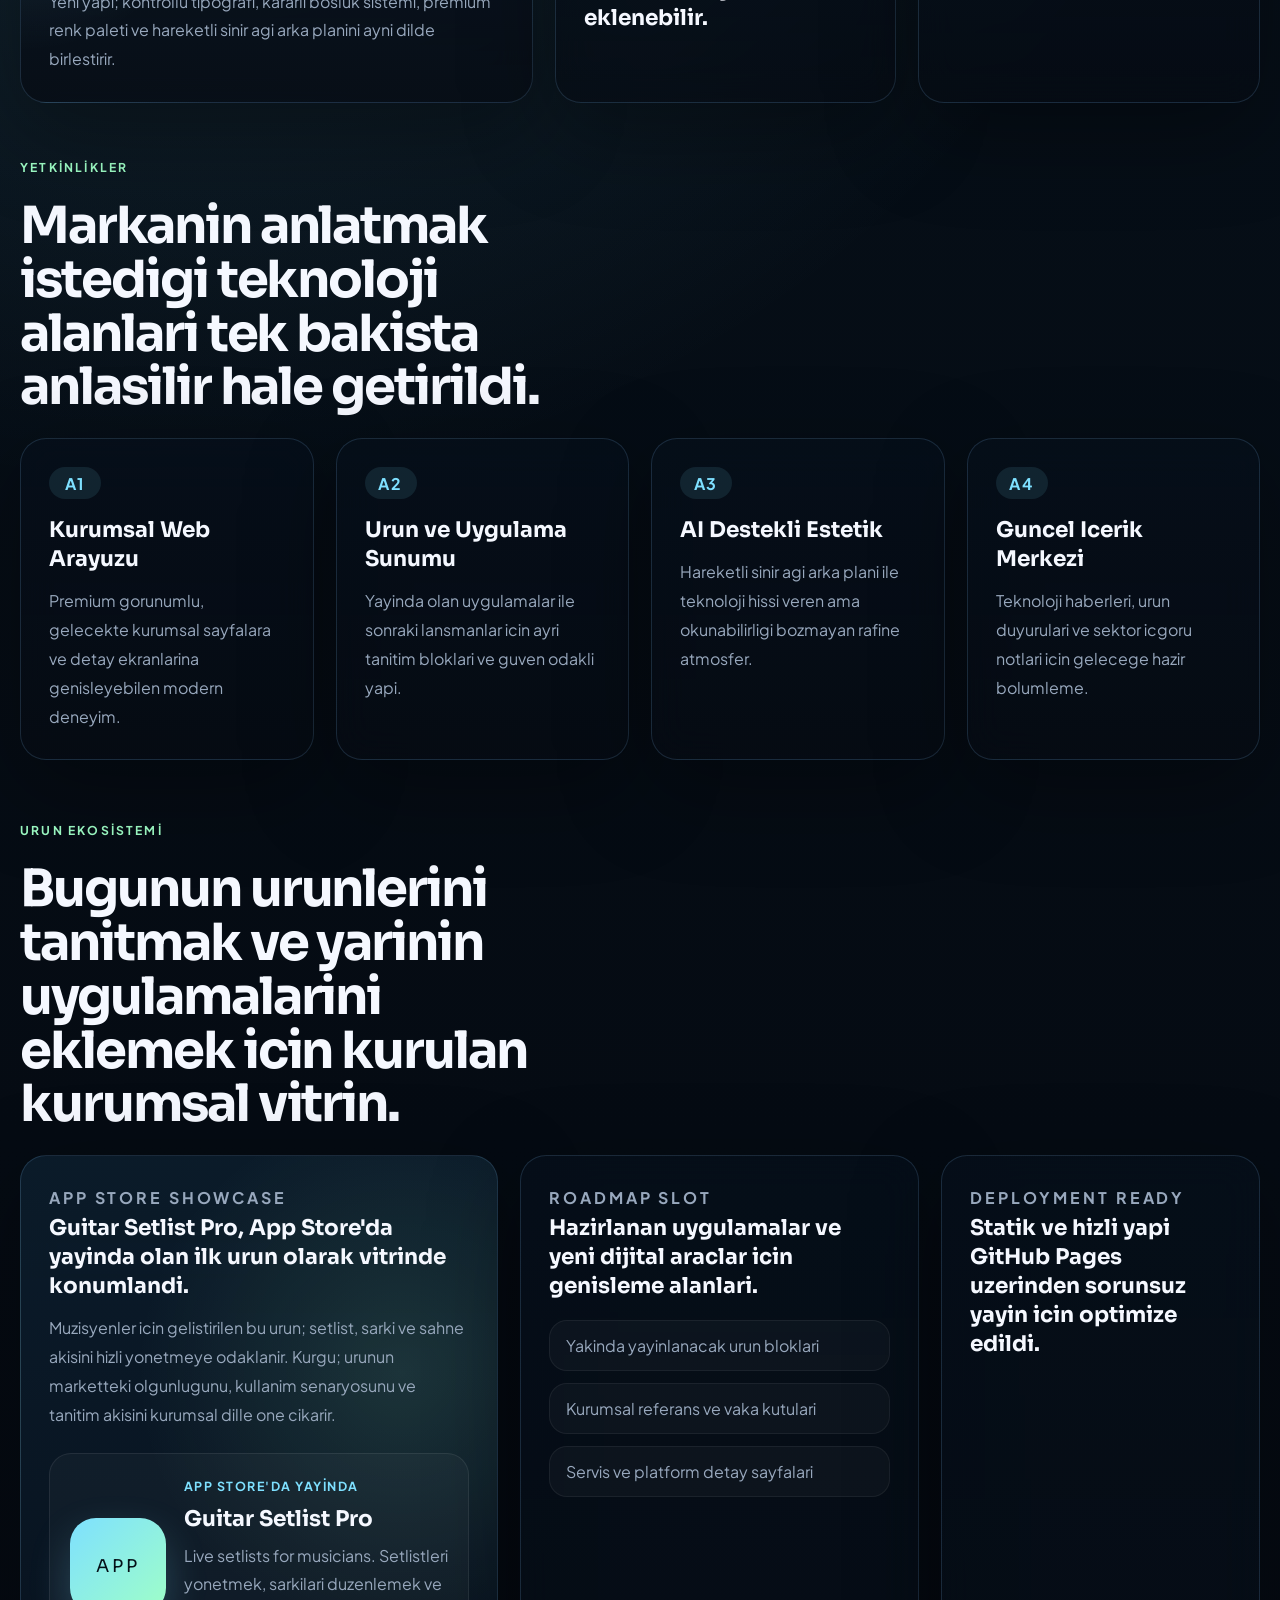
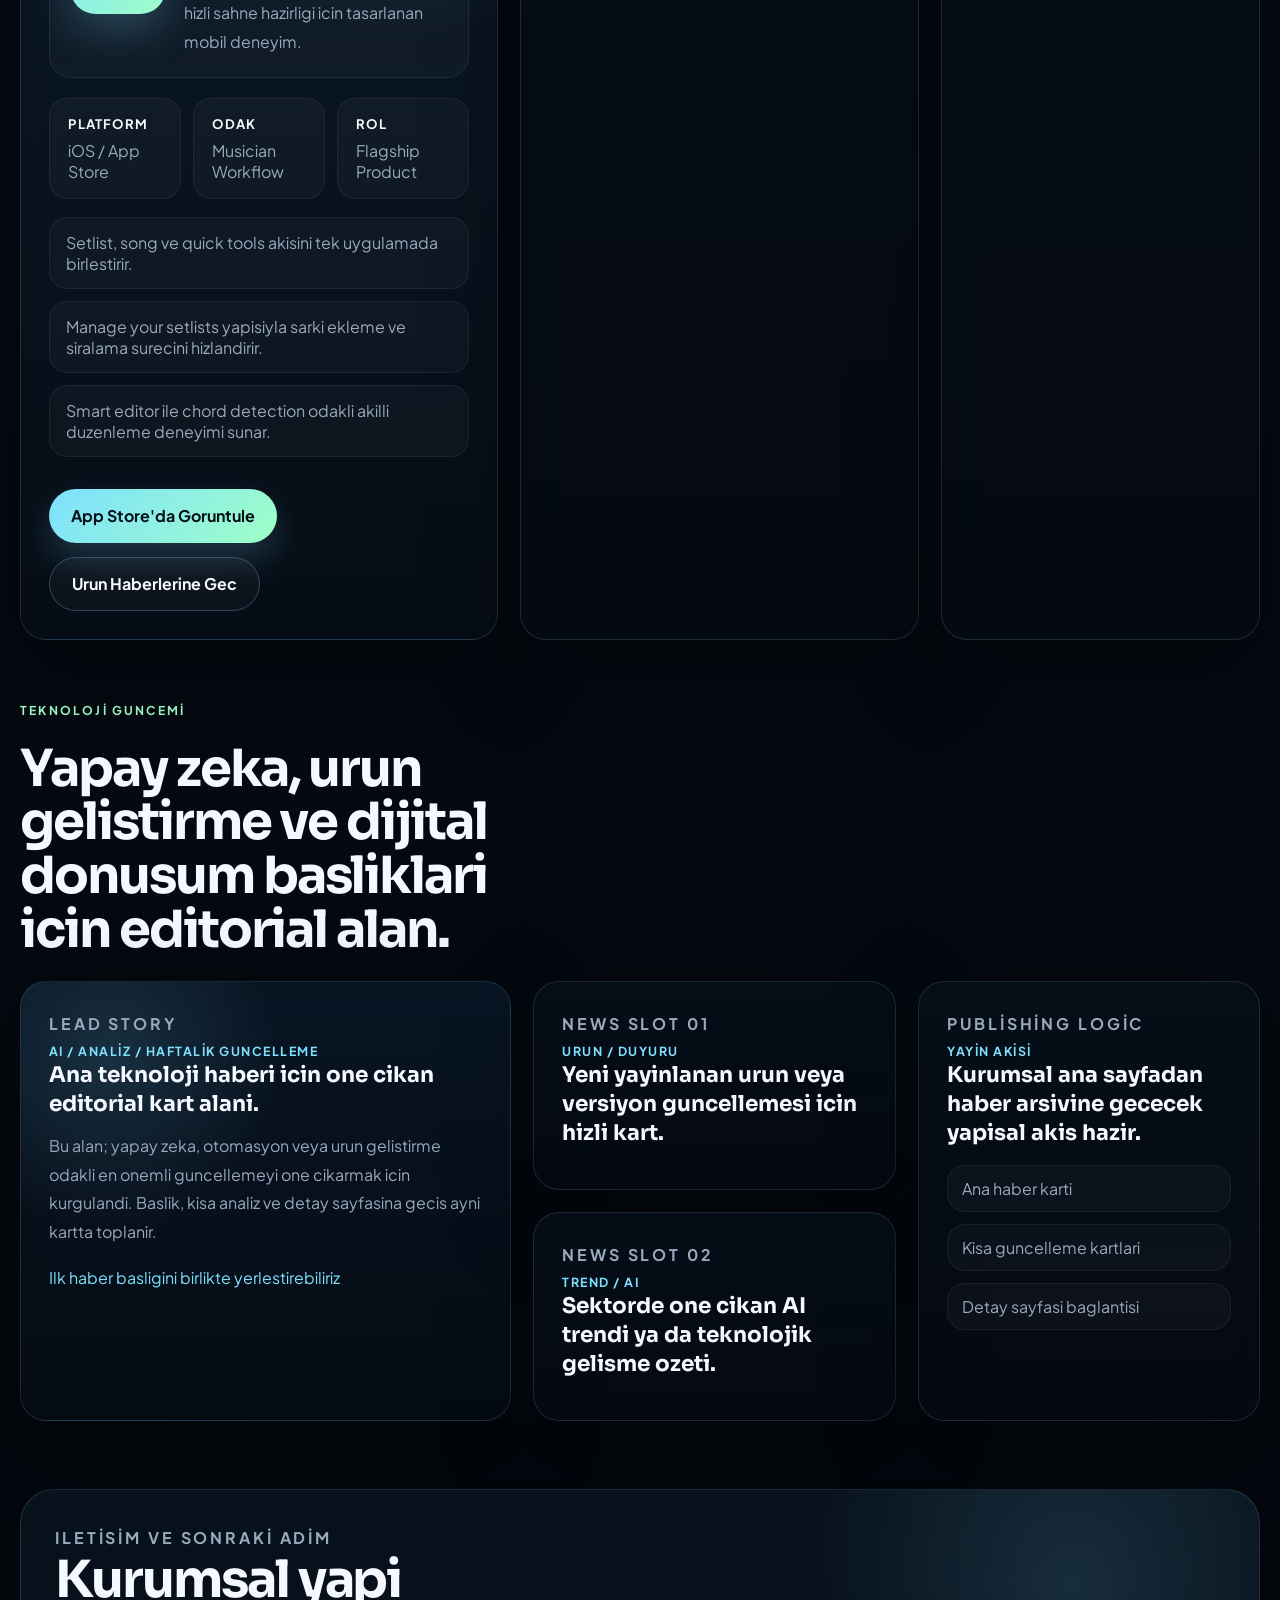
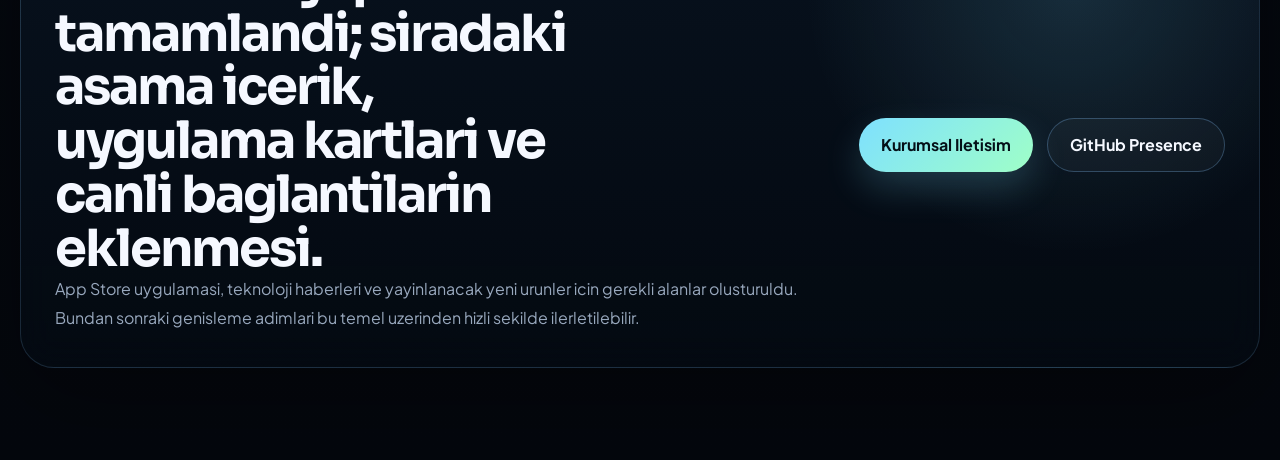
==== commit 25f23c63: "Add Guitar Setlist Pro details" ====
--- a/index.html
+++ b/index.html
@@ -164,18 +164,18 @@
         <div class="venture-layout">
           <article class="venture-card venture-card-highlight">
             <p class="card-label">App Store Showcase</p>
-            <h3>Yayinda olan uygulama icin urun vitrini artik dogrudan kullanilabilir durumda.</h3>
-            <p>
-              Bu blok, App Store baglantisi olan ana uygulamayi one cikaracak sekilde yeniden kurgulandi. Kart yapisi;
-              urun adi, kisa deger onerisi, surum olgunlugu ve markete cikis guvenini ayni alanda toplar.
+            <h3>Guitar Setlist Pro, App Store'da yayinda olan ilk urun olarak vitrinde konumlandi.</h3>
+            <p>
+              Muzisyenler icin gelistirilen bu urun; setlist, sarki ve sahne akisini hizli yonetmeye odaklanir.
+              Kurgu; urunun marketteki olgunlugunu, kullanim senaryosunu ve tanitim akisini kurumsal dille one cikarir.
             </p>
 
             <div class="product-showcase">
               <div class="product-icon" aria-hidden="true">APP</div>
               <div class="product-copy">
                 <span class="product-badge">App Store'da Yayinda</span>
-                <h4>Uygulama Adi Buraya Gelecek</h4>
-                <p>Planlama, operasyon veya teknoloji odakli kullanim senaryosunu tek cumlede anlatan premium tanitim satiri.</p>
+                <h4>Guitar Setlist Pro</h4>
+                <p>Live setlists for musicians. Setlistleri yonetmek, sarkilari duzenlemek ve hizli sahne hazirligi icin tasarlanan mobil deneyim.</p>
               </div>
             </div>
 
@@ -185,8 +185,8 @@
                 <span>iOS / App Store</span>
               </li>
               <li>
-                <strong>Durum</strong>
-                <span>Yayinda</span>
+                <strong>Odak</strong>
+                <span>Musician Workflow</span>
               </li>
               <li>
                 <strong>Rol</strong>
@@ -194,9 +194,15 @@
               </li>
             </ul>
 
+            <ul class="list-clean product-points">
+              <li>Setlist, song ve quick tools akisini tek uygulamada birlestirir.</li>
+              <li>Manage your setlists yapisiyla sarki ekleme ve siralama surecini hizlandirir.</li>
+              <li>Smart editor ile chord detection odakli akilli duzenleme deneyimi sunar.</li>
+            </ul>
+
             <div class="inline-actions">
-              <a class="button button-primary" href="#contact">App Store Linkini Ekle</a>
-              <a class="button button-secondary" href="#insights">Tanitim Diline Gec</a>
+              <a class="button button-primary" href="https://apps.apple.com/tr/app/guitar-setlist-pro/id6761498770" target="_blank" rel="noreferrer">App Store'da Goruntule</a>
+              <a class="button button-secondary" href="#insights">Urun Haberlerine Gec</a>
             </div>
           </article>
 
--- a/styles.css
+++ b/styles.css
@@ -558,6 +558,10 @@
   background: rgba(255, 255, 255, 0.03);
 }
 
+.product-points {
+  margin-top: 18px;
+}
+
 .text-link {
   display: inline-flex;
   margin-top: 20px;
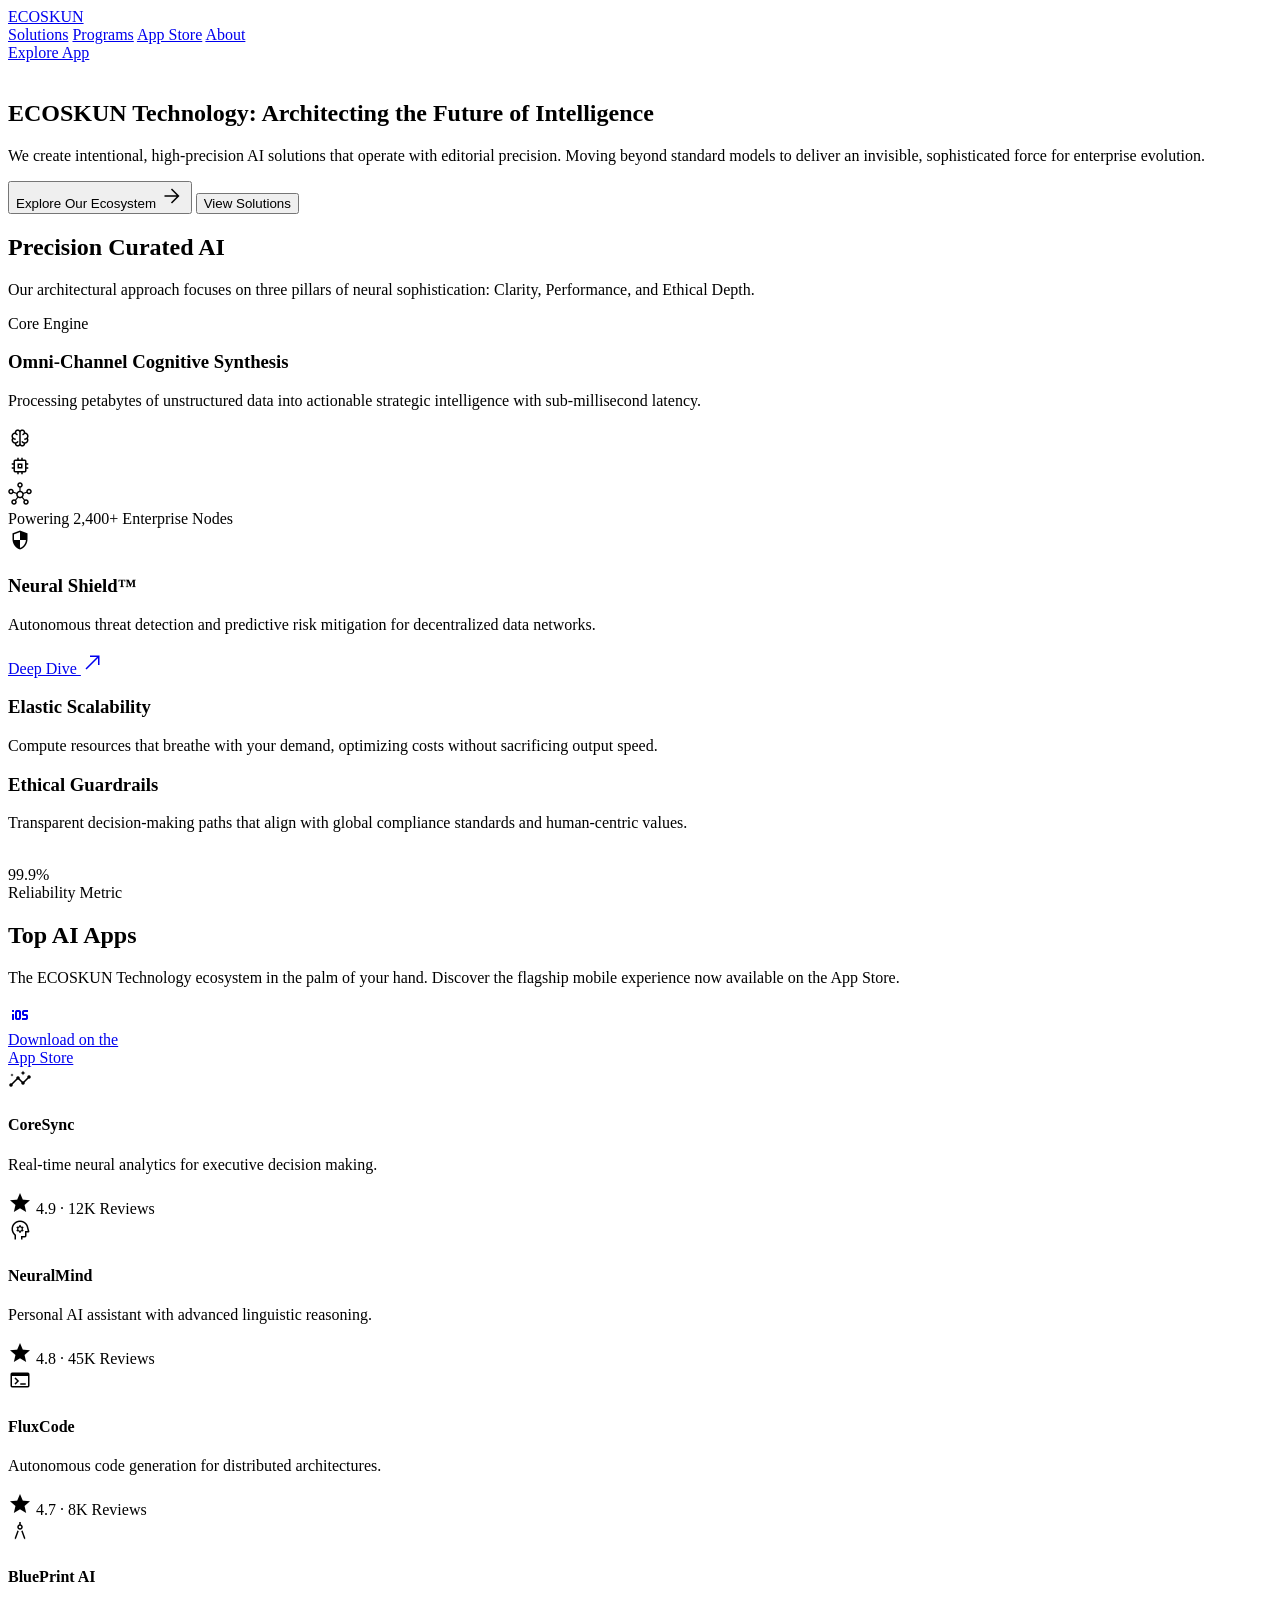
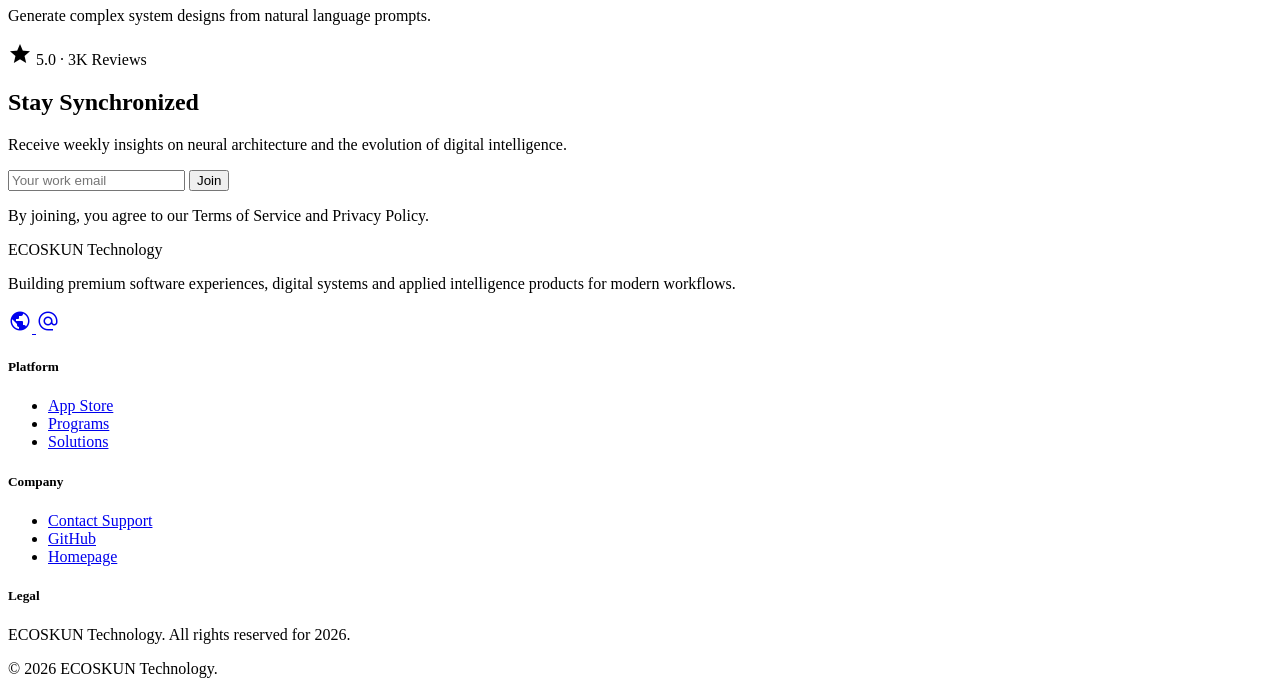
==== commit b967fa2a: "Replace GitHub Pages site with Stitch design" ====
--- a/index.html
+++ b/index.html
@@ -1,295 +1,334 @@
 <!DOCTYPE html>
-<html lang="tr">
-<head>
-  <meta charset="UTF-8">
-  <meta name="viewport" content="width=device-width, initial-scale=1.0">
-  <title>ECOSKUN Technology | Kurumsal Yazilim ve Dijital Sistemler</title>
-  <meta
-    name="description"
-    content="Kurumsal yazilim, dijital sistemler, yapay zeka odakli urun gelistirme ve teknoloji guncemini bir araya getiren modern firma sayfasi."
-  >
-  <link rel="preconnect" href="https://fonts.googleapis.com">
-  <link rel="preconnect" href="https://fonts.gstatic.com" crossorigin>
-  <link
-    href="https://fonts.googleapis.com/css2?family=Plus+Jakarta+Sans:wght@400;500;600;700;800&family=Sora:wght@400;500;600;700&display=swap"
-    rel="stylesheet"
-  >
-  <link rel="stylesheet" href="./styles.css">
+
+<html class="dark" lang="en"><head>
+<meta charset="utf-8"/>
+<meta content="width=device-width, initial-scale=1.0" name="viewport"/>
+<title>ECOSKUN Technology | Architecting the Future of Intelligence</title>
+<script src="https://cdn.tailwindcss.com?plugins=forms,container-queries"></script>
+<link href="https://fonts.googleapis.com/css2?family=Space+Grotesk:wght@300;400;500;600;700&amp;family=Inter:wght@300;400;500;600;700&amp;display=swap" rel="stylesheet"/>
+<link href="https://fonts.googleapis.com/css2?family=Material+Symbols+Outlined:wght,FILL@100..700,0..1&amp;display=swap" rel="stylesheet"/>
+<link href="https://fonts.googleapis.com/css2?family=Material+Symbols+Outlined:wght,FILL@100..700,0..1&amp;display=swap" rel="stylesheet"/>
+<script id="tailwind-config">
+      tailwind.config = {
+        darkMode: "class",
+        theme: {
+          extend: {
+            "colors": {
+                    "surface-container": "#1c2026",
+                    "on-secondary-container": "#00616d",
+                    "secondary": "#bdf4ff",
+                    "on-surface": "#dfe2eb",
+                    "outline-variant": "#3b494c",
+                    "tertiary": "#f2e9ff",
+                    "surface-tint": "#adc7ff",
+                    "on-error": "#690005",
+                    "surface-container-highest": "#31353c",
+                    "on-primary-fixed": "#001a41",
+                    "on-secondary": "#00363d",
+                    "on-tertiary-fixed": "#23005b",
+                    "tertiary-fixed": "#e9ddff",
+                    "secondary-fixed": "#9cf0ff",
+                    "inverse-on-surface": "#2d3137",
+                    "surface": "#10141a",
+                    "on-tertiary": "#3c0090",
+                    "surface-container-lowest": "#0a0e14",
+                    "primary": "#e7ecff",
+                    "on-secondary-fixed-variant": "#004f58",
+                    "on-surface-variant": "#bac9cc",
+                    "on-tertiary-container": "#6c00f7",
+                    "surface-container-low": "#181c22",
+                    "on-secondary-fixed": "#001f24",
+                    "surface-variant": "#31353c",
+                    "secondary-fixed-dim": "#00daf3",
+                    "inverse-primary": "#005bc0",
+                    "on-background": "#dfe2eb",
+                    "secondary-container": "#00e3fd",
+                    "inverse-surface": "#dfe2eb",
+                    "primary-container": "#bcd0ff",
+                    "primary-fixed-dim": "#adc7ff",
+                    "on-primary-fixed-variant": "#004493",
+                    "surface-dim": "#10141a",
+                    "on-primary": "#002e68",
+                    "tertiary-fixed-dim": "#d1bcff",
+                    "on-tertiary-fixed-variant": "#5700c9",
+                    "surface-container-high": "#262a31",
+                    "error-container": "#93000a",
+                    "tertiary-container": "#d9c8ff",
+                    "primary-fixed": "#d8e2ff",
+                    "on-error-container": "#ffdad6",
+                    "surface-bright": "#353940",
+                    "background": "#10141a",
+                    "error": "#ffb4ab",
+                    "on-primary-container": "#0056b5",
+                    "outline": "#849396"
+            },
+            "borderRadius": {
+                    "DEFAULT": "0.125rem",
+                    "lg": "0.25rem",
+                    "xl": "0.5rem",
+                    "full": "0.75rem"
+            },
+            "fontFamily": {
+                    "headline": ["Space Grotesk"],
+                    "body": ["Inter"],
+                    "label": ["Inter"]
+            }
+          },
+        },
+      }
+    </script>
+<style>
+        .material-symbols-outlined {
+            font-variation-settings: 'FILL' 0, 'wght' 300, 'GRAD' 0, 'opsz' 24;
+        }
+        .neural-glow {
+            filter: blur(80px);
+            background: radial-gradient(circle, rgba(0, 227, 253, 0.15) 0%, rgba(16, 20, 26, 0) 70%);
+        }
+        .glass-panel {
+            backdrop-filter: blur(24px);
+            -webkit-backdrop-filter: blur(24px);
+        }
+    </style>
 </head>
-<body>
-  <canvas class="neural-canvas" aria-hidden="true"></canvas>
-  <div class="noise-layer" aria-hidden="true"></div>
-
-  <div class="site-shell">
-    <header class="site-header">
-      <a class="brand" href="#top" aria-label="Ana sayfa">
-        <span class="brand-badge">EC</span>
-        <span class="brand-copy">
-          <strong>ECOSKUN Technology</strong>
-          <small>Digital Systems and Applied Intelligence</small>
-        </span>
-      </a>
-
-      <nav class="site-nav" aria-label="Ana menu">
-        <a href="#platform">Platform</a>
-        <a href="#capabilities">Yetkinlikler</a>
-        <a href="#ventures">Urunler</a>
-        <a href="#insights">Teknoloji Guncemi</a>
-        <a href="#contact">Iletisim</a>
-      </nav>
-
-      <button class="menu-toggle" type="button" aria-expanded="false" aria-label="Menuyu ac">
-        <span></span>
-        <span></span>
-      </button>
-    </header>
-
-    <main id="top">
-      <section class="hero">
-        <div class="hero-copy">
-          <p class="eyebrow">Kurumsal Teknoloji Yuzeyi</p>
-          <h1>Yazilim, yapay zeka ve dijital operasyonlari ayni kurumsal cati altinda birlestiren yeni nesil teknoloji sayfasi.</h1>
-          <p class="hero-text">
-            ECOSKUN Technology; urun gelistirme, uygulama lansmani, otomasyon ve veri odakli sistem tasarimini
-            premium bir dijital yapi icerisinde sunmak uzere konumlanan kurumsal bir vitrindir. Sayfa; yayinlanan
-            uygulamalar, yeni teknoloji urunleri ve sektorel guncellemeler icin buyuyebilen merkezi bir merkeze donusturuldu.
-          </p>
-
-          <div class="hero-actions">
-            <a class="button button-primary" href="#ventures">Urun Ekosistemini Incele</a>
-            <a class="button button-secondary" href="#insights">Teknoloji Guncemi</a>
-          </div>
-        </div>
-
-        <aside class="hero-board" aria-label="Kurumsal ozet paneli">
-          <div class="hero-panel hero-panel-primary">
-            <span class="panel-kicker">Operational Focus</span>
-            <strong>Kurumsal yazilim altyapisi, gelisen urun portfoyu ve AI destekli dijital deneyimler.</strong>
-          </div>
-          <div class="hero-stats">
-            <article>
-              <span>01</span>
-              <h2>Kurumsal Kimlik</h2>
-              <p>Kisisel portfoy dili yerine firma standardinda sade, guven veren ve premium bir pozisyonlama.</p>
-            </article>
-            <article>
-              <span>02</span>
-              <h2>Urun Merkezi</h2>
-              <p>App Store uygulamalari, gelisen projeler ve gelecek lansmanlar icin hazir yayin alani.</p>
-            </article>
-            <article>
-              <span>03</span>
-              <h2>Teknoloji Haberleri</h2>
-              <p>Zamanla eklenecek trendler, yapay zeka haberleri ve sirket guncellemeleri icin ayri modul.</p>
-            </article>
-          </div>
-        </aside>
-      </section>
-
-      <section class="marquee" aria-label="Odak basliklari">
-        <div class="marquee-track">
-          <span>AI Enhanced Systems</span>
-          <span>Corporate Web Presence</span>
-          <span>Product Showcase</span>
-          <span>Technology Newsroom</span>
-          <span>App Store Promotion</span>
-          <span>Digital Operations</span>
-        </div>
-      </section>
-
-      <section class="section section-grid" id="platform">
-        <div class="section-heading">
-          <p class="eyebrow">Platform Mimarisi</p>
-          <h2>Kurumsal teknoloji markasi gibi davranan, gelecekte buyumeye uygun ana yapi.</h2>
-        </div>
-
-        <div class="platform-layout">
-          <article class="feature-card feature-card-large">
-            <p class="card-label">Ana Sunum Katmani</p>
-            <h3>Kurumsal acilis deneyimi; guven, kalite ve teknoloji hissini ilk ekranda verir.</h3>
-            <p>
-              Yeni yapi; kontrollu tipografi, kararli bosluk sistemi, premium renk paleti ve hareketli sinir agi
-              arka planini ayni dilde birlestirir.
-            </p>
-          </article>
-
-          <article class="feature-card">
-            <p class="card-label">Moduler Icerik</p>
-            <h3>Yeni urunler, uygulama tanitimlari ve haber kartlari kolayca eklenebilir.</h3>
-          </article>
-
-          <article class="feature-card">
-            <p class="card-label">Kurumsal Konumlama</p>
-            <h3>Ben dili yerine cozum, yapi ve teknoloji odagini one cikarir.</h3>
-          </article>
-        </div>
-      </section>
-
-      <section class="section" id="capabilities">
-        <div class="section-heading">
-          <p class="eyebrow">Yetkinlikler</p>
-          <h2>Markanin anlatmak istedigi teknoloji alanlari tek bakista anlasilir hale getirildi.</h2>
-        </div>
-
-        <div class="capability-grid">
-          <article class="capability-card">
-            <span class="capability-index">A1</span>
-            <h3>Kurumsal Web Arayuzu</h3>
-            <p>Premium gorunumlu, gelecekte kurumsal sayfalara ve detay ekranlarina genisleyebilen modern deneyim.</p>
-          </article>
-          <article class="capability-card">
-            <span class="capability-index">A2</span>
-            <h3>Urun ve Uygulama Sunumu</h3>
-            <p>Yayinda olan uygulamalar ile sonraki lansmanlar icin ayri tanitim bloklari ve guven odakli yapi.</p>
-          </article>
-          <article class="capability-card">
-            <span class="capability-index">A3</span>
-            <h3>AI Destekli Estetik</h3>
-            <p>Hareketli sinir agi arka plani ile teknoloji hissi veren ama okunabilirligi bozmayan rafine atmosfer.</p>
-          </article>
-          <article class="capability-card">
-            <span class="capability-index">A4</span>
-            <h3>Guncel Icerik Merkezi</h3>
-            <p>Teknoloji haberleri, urun duyurulari ve sektor icgoru notlari icin gelecege hazir bolumleme.</p>
-          </article>
-        </div>
-      </section>
-
-      <section class="section section-dark" id="ventures">
-        <div class="section-heading">
-          <p class="eyebrow">Urun Ekosistemi</p>
-          <h2>Bugunun urunlerini tanitmak ve yarinin uygulamalarini eklemek icin kurulan kurumsal vitrin.</h2>
-        </div>
-
-        <div class="venture-layout">
-          <article class="venture-card venture-card-highlight">
-            <p class="card-label">App Store Showcase</p>
-            <h3>Guitar Setlist Pro, App Store'da yayinda olan ilk urun olarak vitrinde konumlandi.</h3>
-            <p>
-              Muzisyenler icin gelistirilen bu urun; setlist, sarki ve sahne akisini hizli yonetmeye odaklanir.
-              Kurgu; urunun marketteki olgunlugunu, kullanim senaryosunu ve tanitim akisini kurumsal dille one cikarir.
-            </p>
-
-            <div class="product-showcase">
-              <div class="product-icon" aria-hidden="true">APP</div>
-              <div class="product-copy">
-                <span class="product-badge">App Store'da Yayinda</span>
-                <h4>Guitar Setlist Pro</h4>
-                <p>Live setlists for musicians. Setlistleri yonetmek, sarkilari duzenlemek ve hizli sahne hazirligi icin tasarlanan mobil deneyim.</p>
-              </div>
-            </div>
-
-            <ul class="metric-strip" aria-label="Urun metrikleri">
-              <li>
-                <strong>Platform</strong>
-                <span>iOS / App Store</span>
-              </li>
-              <li>
-                <strong>Odak</strong>
-                <span>Musician Workflow</span>
-              </li>
-              <li>
-                <strong>Rol</strong>
-                <span>Flagship Product</span>
-              </li>
-            </ul>
-
-            <ul class="list-clean product-points">
-              <li>Setlist, song ve quick tools akisini tek uygulamada birlestirir.</li>
-              <li>Manage your setlists yapisiyla sarki ekleme ve siralama surecini hizlandirir.</li>
-              <li>Smart editor ile chord detection odakli akilli duzenleme deneyimi sunar.</li>
-            </ul>
-
-            <div class="inline-actions">
-              <a class="button button-primary" href="https://apps.apple.com/tr/app/guitar-setlist-pro/id6761498770" target="_blank" rel="noreferrer">App Store'da Goruntule</a>
-              <a class="button button-secondary" href="#insights">Urun Haberlerine Gec</a>
-            </div>
-          </article>
-
-          <article class="venture-card">
-            <p class="card-label">Roadmap Slot</p>
-            <h3>Hazirlanan uygulamalar ve yeni dijital araclar icin genisleme alanlari.</h3>
-            <ul class="list-clean">
-              <li>Yakinda yayinlanacak urun bloklari</li>
-              <li>Kurumsal referans ve vaka kutulari</li>
-              <li>Servis ve platform detay sayfalari</li>
-            </ul>
-          </article>
-
-          <article class="venture-card">
-            <p class="card-label">Deployment Ready</p>
-            <h3>Statik ve hizli yapi GitHub Pages uzerinden sorunsuz yayin icin optimize edildi.</h3>
-          </article>
-        </div>
-      </section>
-
-      <section class="section" id="insights">
-        <div class="section-heading">
-          <p class="eyebrow">Teknoloji Guncemi</p>
-          <h2>Yapay zeka, urun gelistirme ve dijital donusum basliklari icin editorial alan.</h2>
-        </div>
-
-        <div class="insight-grid">
-          <article class="insight-card insight-card-featured">
-            <p class="card-label">Lead Story</p>
-            <span class="news-meta">AI / Analiz / Haftalik Guncelleme</span>
-            <h3>Ana teknoloji haberi icin one cikan editorial kart alani.</h3>
-            <p>
-              Bu alan; yapay zeka, otomasyon veya urun gelistirme odakli en onemli guncellemeyi one cikarmak icin
-              kurgulandi. Baslik, kisa analiz ve detay sayfasina gecis ayni kartta toplanir.
-            </p>
-            <a class="text-link" href="#contact">Ilk haber basligini birlikte yerlestirebiliriz</a>
-          </article>
-
-          <article class="insight-stack">
-            <article class="insight-card insight-card-mini">
-              <p class="card-label">News Slot 01</p>
-              <span class="news-meta">Urun / Duyuru</span>
-              <h3>Yeni yayinlanan urun veya versiyon guncellemesi icin hizli kart.</h3>
-            </article>
-
-            <article class="insight-card insight-card-mini">
-              <p class="card-label">News Slot 02</p>
-              <span class="news-meta">Trend / AI</span>
-              <h3>Sektorde one cikan AI trendi ya da teknolojik gelisme ozeti.</h3>
-            </article>
-          </article>
-
-          <article class="insight-card insight-card-side">
-            <p class="card-label">Publishing Logic</p>
-            <span class="news-meta">Yayin Akisi</span>
-            <h3>Kurumsal ana sayfadan haber arsivine gececek yapisal akis hazir.</h3>
-            <ul class="list-clean list-compact">
-              <li>Ana haber karti</li>
-              <li>Kisa guncelleme kartlari</li>
-              <li>Detay sayfasi baglantisi</li>
-            </ul>
-          </article>
-        </div>
-      </section>
-
-      <section class="section contact-section" id="contact">
-        <div class="contact-card">
-          <div class="contact-copy">
-            <p class="eyebrow">Iletisim ve Sonraki Adim</p>
-            <h2>Kurumsal yapi tamamlandi; siradaki asama icerik, uygulama kartlari ve canli baglantilarin eklenmesi.</h2>
-            <p>
-              App Store uygulamasi, teknoloji haberleri ve yayinlanacak yeni urunler icin gerekli alanlar olusturuldu.
-              Bundan sonraki genisleme adimlari bu temel uzerinden hizli sekilde ilerletilebilir.
-            </p>
-          </div>
-
-          <div class="contact-panel">
-            <a class="button button-primary" href="mailto:iletisim@example.com">Kurumsal Iletisim</a>
-            <a class="button button-secondary" href="https://github.com/erhancoskun06" target="_blank" rel="noreferrer">
-              GitHub Presence
+<body class="bg-surface font-body text-on-surface selection:bg-secondary-container selection:text-on-secondary-fixed">
+<!-- TopNavBar -->
+<header class="fixed top-0 w-full z-50 bg-[#10141a]/60 backdrop-blur-xl bg-gradient-to-b from-[#1c2026] to-transparent shadow-[0_8px_32px_0_rgba(0,0,0,0.4)]">
+<nav class="flex justify-between items-center px-12 py-4 max-w-screen-2xl mx-auto font-['Space_Grotesk'] tracking-tight">
+<a class="text-2xl font-bold text-cyan-400 tracking-tighter" href="./index.html">ECOSKUN</a>
+<div class="hidden md:flex items-center space-x-8">
+<a class="text-[#bac9cc] hover:text-white transition-colors hover:bg-white/5 px-3 py-1 rounded-lg" href="./solutions.html">Solutions</a>
+<a class="text-[#bac9cc] hover:text-white transition-colors hover:bg-white/5 px-3 py-1 rounded-lg" href="./solutions.html">Programs</a>
+<a class="text-cyan-400 border-b-2 border-cyan-400 pb-1" href="./app-store.html">App Store</a>
+<a class="text-[#bac9cc] hover:text-white transition-colors hover:bg-white/5 px-3 py-1 rounded-lg" href="https://github.com/erhancoskun06" target="_blank" rel="noreferrer">About</a>
+</div>
+<a class="bg-gradient-to-r from-secondary-container to-on-secondary-container text-on-secondary-fixed px-6 py-2 rounded-xl font-medium hover:scale-[0.98] transition-transform duration-200 inline-block" href="./app-store.html">
+                Explore App
             </a>
-          </div>
-        </div>
-      </section>
-    </main>
-  </div>
-
-  <script src="./script.js"></script>
-</body>
-</html>
+</nav>
+</header>
+<main class="pt-24">
+<!-- Hero Section -->
+<section class="relative min-h-[921px] flex items-center px-12 overflow-hidden">
+<!-- Neural Network Background Effect -->
+<div class="absolute inset-0 z-0">
+<div class="absolute top-1/4 left-1/4 w-[500px] h-[500px] neural-glow"></div>
+<div class="absolute bottom-1/4 right-1/4 w-[600px] h-[600px] neural-glow opacity-50"></div>
+<img alt="" class="absolute inset-0 w-full h-full object-cover opacity-20 mix-blend-overlay" data-alt="abstract neural network visualization with glowing blue nodes and connecting lines on a deep obsidian black background" src="https://lh3.googleusercontent.com/aida-public/[base64]"/>
+</div>
+<div class="relative z-10 max-w-4xl">
+<h1 class="font-headline text-6xl md:text-8xl font-bold tracking-tighter mb-8 leading-[0.9]">
+                    ECOSKUN Technology: <span class="text-secondary">Architecting</span> the Future of Intelligence
+                </h1>
+<p class="text-on-surface-variant text-xl md:text-2xl max-w-2xl font-light leading-relaxed mb-10">
+                    We create intentional, high-precision AI solutions that operate with editorial precision. Moving beyond standard models to deliver an invisible, sophisticated force for enterprise evolution.
+                </p>
+<div class="flex flex-wrap gap-4">
+<button class="bg-gradient-to-r from-secondary-container to-on-secondary-container text-on-secondary-fixed px-8 py-4 rounded-xl font-semibold text-lg flex items-center gap-2 group">
+                        Explore Our Ecosystem
+                        <span class="material-symbols-outlined group-hover:translate-x-1 transition-transform">arrow_forward</span>
+</button>
+<button class="bg-surface-container-highest/40 border border-outline-variant/30 text-on-surface px-8 py-4 rounded-xl font-semibold text-lg glass-panel">
+                        View Solutions
+                    </button>
+</div>
+</div>
+</section>
+<!-- Bento Grid Solutions Section -->
+<section class="py-24 px-12 max-w-screen-2xl mx-auto">
+<div class="flex flex-col md:flex-row justify-between items-end mb-16 gap-8">
+<div class="max-w-2xl">
+<h2 class="font-headline text-4xl md:text-5xl font-bold mb-4 tracking-tight">Precision Curated AI</h2>
+<p class="text-on-surface-variant text-lg">Our architectural approach focuses on three pillars of neural sophistication: Clarity, Performance, and Ethical Depth.</p>
+</div>
+<div class="flex gap-2 mb-2">
+<span class="w-12 h-1 bg-secondary rounded-full"></span>
+<span class="w-4 h-1 bg-surface-container-highest rounded-full"></span>
+<span class="w-4 h-1 bg-surface-container-highest rounded-full"></span>
+</div>
+</div>
+<div class="grid grid-cols-1 md:grid-cols-3 gap-6">
+<!-- Large Feature Card -->
+<div class="md:col-span-2 rounded-xl bg-surface-container overflow-hidden group">
+<div class="p-10 flex flex-col h-full justify-between">
+<div>
+<span class="text-secondary-fixed text-sm font-bold tracking-widest uppercase mb-4 block">Core Engine</span>
+<h3 class="font-headline text-3xl font-bold mb-6">Omni-Channel Cognitive Synthesis</h3>
+<p class="text-on-surface-variant max-w-md">Processing petabytes of unstructured data into actionable strategic intelligence with sub-millisecond latency.</p>
+</div>
+<div class="mt-12 flex items-center gap-4">
+<div class="flex -space-x-4">
+<div class="w-12 h-12 rounded-full border-4 border-surface-container bg-surface-container-highest flex items-center justify-center">
+<span class="material-symbols-outlined text-secondary text-sm">neurology</span>
+</div>
+<div class="w-12 h-12 rounded-full border-4 border-surface-container bg-surface-container-highest flex items-center justify-center">
+<span class="material-symbols-outlined text-secondary text-sm">memory</span>
+</div>
+<div class="w-12 h-12 rounded-full border-4 border-surface-container bg-surface-container-highest flex items-center justify-center">
+<span class="material-symbols-outlined text-secondary text-sm">hub</span>
+</div>
+</div>
+<span class="text-on-surface-variant text-sm font-medium">Powering 2,400+ Enterprise Nodes</span>
+</div>
+</div>
+</div>
+<!-- Vertical Card -->
+<div class="rounded-xl bg-surface-container-high border border-outline-variant/10 p-10 flex flex-col justify-between">
+<div class="w-16 h-16 bg-surface-container-lowest rounded-xl flex items-center justify-center mb-8">
+<span class="material-symbols-outlined text-secondary text-4xl">security</span>
+</div>
+<div>
+<h3 class="font-headline text-2xl font-bold mb-4">Neural Shield™</h3>
+<p class="text-on-surface-variant">Autonomous threat detection and predictive risk mitigation for decentralized data networks.</p>
+</div>
+<a class="mt-8 text-secondary-fixed font-medium flex items-center gap-2 hover:underline underline-offset-8 transition-all" href="./solutions.html">
+                        Deep Dive <span class="material-symbols-outlined text-sm">north_east</span>
+</a>
+</div>
+<!-- Secondary Cards -->
+<div class="rounded-xl bg-surface-container-low p-10 group hover:bg-surface-container-highest transition-colors">
+<h3 class="font-headline text-2xl font-bold mb-4">Elastic Scalability</h3>
+<p class="text-on-surface-variant">Compute resources that breathe with your demand, optimizing costs without sacrificing output speed.</p>
+</div>
+<div class="rounded-xl bg-surface-container p-10 border border-outline-variant/5">
+<h3 class="font-headline text-2xl font-bold mb-4">Ethical Guardrails</h3>
+<p class="text-on-surface-variant">Transparent decision-making paths that align with global compliance standards and human-centric values.</p>
+</div>
+<div class="rounded-xl bg-gradient-to-br from-surface-container to-[#001f24] p-10 flex items-center justify-center relative overflow-hidden">
+<div class="absolute inset-0 opacity-10">
+<img alt="" class="w-full h-full object-cover" data-alt="geometric tech pattern with microscopic details and glowing cyan light pulses in a futuristic style" src="https://lh3.googleusercontent.com/aida-public/[base64]"/>
+</div>
+<div class="text-center relative z-10">
+<div class="text-4xl font-headline font-bold text-secondary-fixed mb-2">99.9%</div>
+<div class="text-on-surface-variant uppercase tracking-widest text-xs font-bold">Reliability Metric</div>
+</div>
+</div>
+</div>
+</section>
+<!-- App Store Showcase -->
+<section class="py-32 bg-surface-container-lowest relative">
+<div class="px-12 max-w-screen-2xl mx-auto">
+<div class="text-center mb-20">
+<h2 class="font-headline text-4xl md:text-5xl font-bold mb-6">Top AI Apps</h2>
+<p class="text-on-surface-variant max-w-2xl mx-auto text-lg mb-8">The ECOSKUN Technology ecosystem in the palm of your hand. Discover the flagship mobile experience now available on the App Store.</p>
+<div class="flex justify-center">
+<a class="bg-black border border-white/20 px-8 py-3 rounded-xl flex items-center gap-3 hover:bg-zinc-900 transition-colors" href="./app-store.html">
+<span class="material-symbols-outlined text-3xl" style="font-variation-settings: 'FILL' 1;">ios</span>
+<div class="text-left leading-tight">
+<div class="text-[10px] uppercase font-bold tracking-tighter text-zinc-400">Download on the</div>
+<div class="text-lg font-bold text-white">App Store</div>
+</div>
+</a>
+</div>
+</div>
+<div class="grid grid-cols-1 md:grid-cols-2 lg:grid-cols-4 gap-8">
+<!-- App Card 1 -->
+<div class="rounded-xl bg-surface-container-high p-8 flex flex-col items-center text-center group hover:-translate-y-2 transition-all duration-300">
+<div class="w-24 h-24 rounded-[2rem] bg-gradient-to-br from-cyan-400 to-blue-600 shadow-2xl mb-6 flex items-center justify-center transform group-hover:rotate-3 transition-transform">
+<span class="material-symbols-outlined text-5xl text-white">insights</span>
+</div>
+<h4 class="font-headline text-xl font-bold mb-2">CoreSync</h4>
+<p class="text-on-surface-variant text-sm mb-6">Real-time neural analytics for executive decision making.</p>
+<div class="flex items-center gap-1 text-secondary-fixed text-xs font-bold">
+<span class="material-symbols-outlined text-sm" style="font-variation-settings: 'FILL' 1;">star</span> 4.9 · 12K Reviews
+                        </div>
+</div>
+<!-- App Card 2 -->
+<div class="rounded-xl bg-surface-container-high p-8 flex flex-col items-center text-center group hover:-translate-y-2 transition-all duration-300">
+<div class="w-24 h-24 rounded-[2rem] bg-gradient-to-br from-purple-500 to-indigo-700 shadow-2xl mb-6 flex items-center justify-center transform group-hover:rotate-3 transition-transform">
+<span class="material-symbols-outlined text-5xl text-white">psychology</span>
+</div>
+<h4 class="font-headline text-xl font-bold mb-2">NeuralMind</h4>
+<p class="text-on-surface-variant text-sm mb-6">Personal AI assistant with advanced linguistic reasoning.</p>
+<div class="flex items-center gap-1 text-secondary-fixed text-xs font-bold">
+<span class="material-symbols-outlined text-sm" style="font-variation-settings: 'FILL' 1;">star</span> 4.8 · 45K Reviews
+                        </div>
+</div>
+<!-- App Card 3 -->
+<div class="rounded-xl bg-surface-container-high p-8 flex flex-col items-center text-center group hover:-translate-y-2 transition-all duration-300">
+<div class="w-24 h-24 rounded-[2rem] bg-gradient-to-br from-emerald-400 to-cyan-600 shadow-2xl mb-6 flex items-center justify-center transform group-hover:rotate-3 transition-transform">
+<span class="material-symbols-outlined text-5xl text-white">terminal</span>
+</div>
+<h4 class="font-headline text-xl font-bold mb-2">FluxCode</h4>
+<p class="text-on-surface-variant text-sm mb-6">Autonomous code generation for distributed architectures.</p>
+<div class="flex items-center gap-1 text-secondary-fixed text-xs font-bold">
+<span class="material-symbols-outlined text-sm" style="font-variation-settings: 'FILL' 1;">star</span> 4.7 · 8K Reviews
+                        </div>
+</div>
+<!-- App Card 4 -->
+<div class="rounded-xl bg-surface-container-high p-8 flex flex-col items-center text-center group hover:-translate-y-2 transition-all duration-300">
+<div class="w-24 h-24 rounded-[2rem] bg-gradient-to-br from-rose-500 to-orange-600 shadow-2xl mb-6 flex items-center justify-center transform group-hover:rotate-3 transition-transform">
+<span class="material-symbols-outlined text-5xl text-white">architecture</span>
+</div>
+<h4 class="font-headline text-xl font-bold mb-2">BluePrint AI</h4>
+<p class="text-on-surface-variant text-sm mb-6">Generate complex system designs from natural language prompts.</p>
+<div class="flex items-center gap-1 text-secondary-fixed text-xs font-bold">
+<span class="material-symbols-outlined text-sm" style="font-variation-settings: 'FILL' 1;">star</span> 5.0 · 3K Reviews
+                        </div>
+</div>
+</div>
+</div>
+</section>
+<!-- Newsletter / CTA -->
+<section class="py-24 px-12">
+<div class="max-w-5xl mx-auto rounded-xl bg-surface-container border border-outline-variant/10 p-12 md:p-20 relative overflow-hidden">
+<div class="absolute top-0 right-0 w-64 h-64 bg-secondary opacity-5 blur-[100px]"></div>
+<div class="relative z-10 flex flex-col md:flex-row gap-12 items-center">
+<div class="flex-1 text-center md:text-left">
+<h2 class="font-headline text-4xl font-bold mb-4">Stay Synchronized</h2>
+<p class="text-on-surface-variant">Receive weekly insights on neural architecture and the evolution of digital intelligence.</p>
+</div>
+<div class="flex-1 w-full max-w-md">
+<form class="flex gap-2">
+<input class="w-full bg-surface-container-lowest border-none rounded-xl px-6 py-4 focus:ring-2 focus:ring-secondary text-on-surface" placeholder="Your work email" type="email"/>
+<button class="bg-secondary-container text-on-secondary-fixed font-bold px-8 py-4 rounded-xl hover:bg-secondary-fixed-dim transition-colors" type="submit">Join</button>
+</form>
+<p class="text-[10px] text-on-surface-variant mt-4 text-center md:text-left">By joining, you agree to our Terms of Service and Privacy Policy.</p>
+</div>
+</div>
+</div>
+</section>
+</main>
+<!-- Footer -->
+<footer class="w-full border-t border-[#3b494c]/15 tonal-shift bg-[#1c2026] mt-12">
+<div class="grid grid-cols-1 md:grid-cols-4 gap-8 px-12 py-16 max-w-screen-2xl mx-auto font-['Inter'] leading-relaxed">
+<div class="space-y-4">
+<div class="text-xl font-bold text-cyan-400">ECOSKUN Technology</div>
+<p class="text-[#bac9cc] text-sm">Building premium software experiences, digital systems and applied intelligence products for modern workflows.</p>
+<div class="flex gap-4 pt-4">
+<a class="text-[#bac9cc] hover:text-cyan-300 duration-300" href="https://erhancoskun06.github.io/" target="_blank" rel="noreferrer">
+<span class="material-symbols-outlined">public</span>
+</a>
+<a class="text-[#bac9cc] hover:text-cyan-300 duration-300" href="mailto:imteserhan@gmail.com">
+<span class="material-symbols-outlined">alternate_email</span>
+</a>
+</div>
+</div>
+<div class="space-y-4">
+<h5 class="text-white font-bold tracking-wider text-xs uppercase">Platform</h5>
+<ul class="space-y-2">
+<li><a class="text-[#bac9cc] hover:text-cyan-300 underline-offset-4 hover:underline duration-300" href="./app-store.html">App Store</a></li>
+<li><a class="text-[#bac9cc] hover:text-cyan-300 underline-offset-4 hover:underline duration-300" href="./solutions.html">Programs</a></li>
+<li><a class="text-[#bac9cc] hover:text-cyan-300 underline-offset-4 hover:underline duration-300" href="./solutions.html">Solutions</a></li>
+</ul>
+</div>
+<div class="space-y-4">
+<h5 class="text-white font-bold tracking-wider text-xs uppercase">Company</h5>
+<ul class="space-y-2">
+<li><a class="text-[#bac9cc] hover:text-cyan-300 underline-offset-4 hover:underline duration-300" href="mailto:imteserhan@gmail.com">Contact Support</a></li>
+<li><a class="text-[#bac9cc] hover:text-cyan-300 underline-offset-4 hover:underline duration-300" href="https://github.com/erhancoskun06" target="_blank" rel="noreferrer">GitHub</a></li>
+<li><a class="text-[#bac9cc] hover:text-cyan-300 underline-offset-4 hover:underline duration-300" href="./index.html">Homepage</a></li>
+</ul>
+</div>
+<div class="space-y-4">
+<h5 class="text-white font-bold tracking-wider text-xs uppercase">Legal</h5>
+<p class="text-[#bac9cc] text-sm leading-relaxed">
+                    ECOSKUN Technology. All rights reserved for 2026.
+                </p>
+<div class="pt-2">
+<span class="text-cyan-400 font-semibold">© 2026 ECOSKUN Technology.</span>
+</div>
+</div>
+</div>
+</footer>
+</body></html>
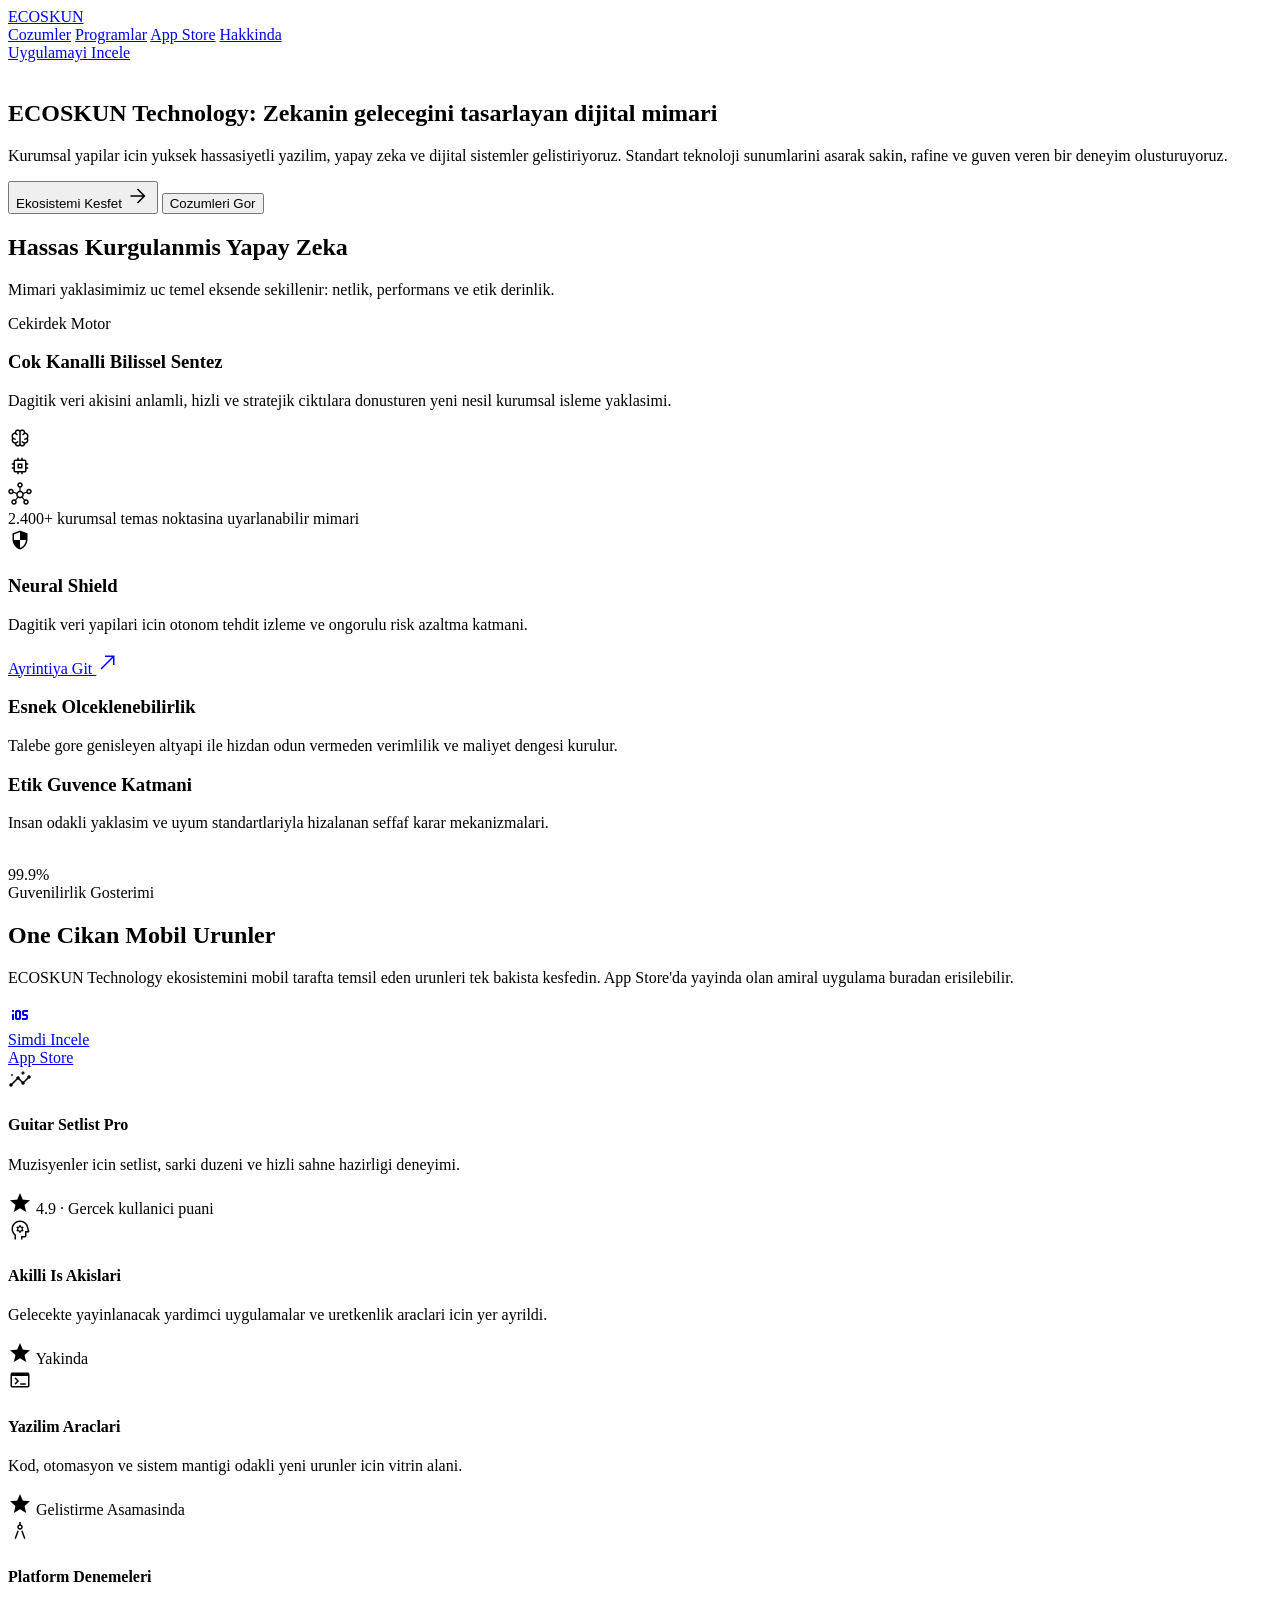
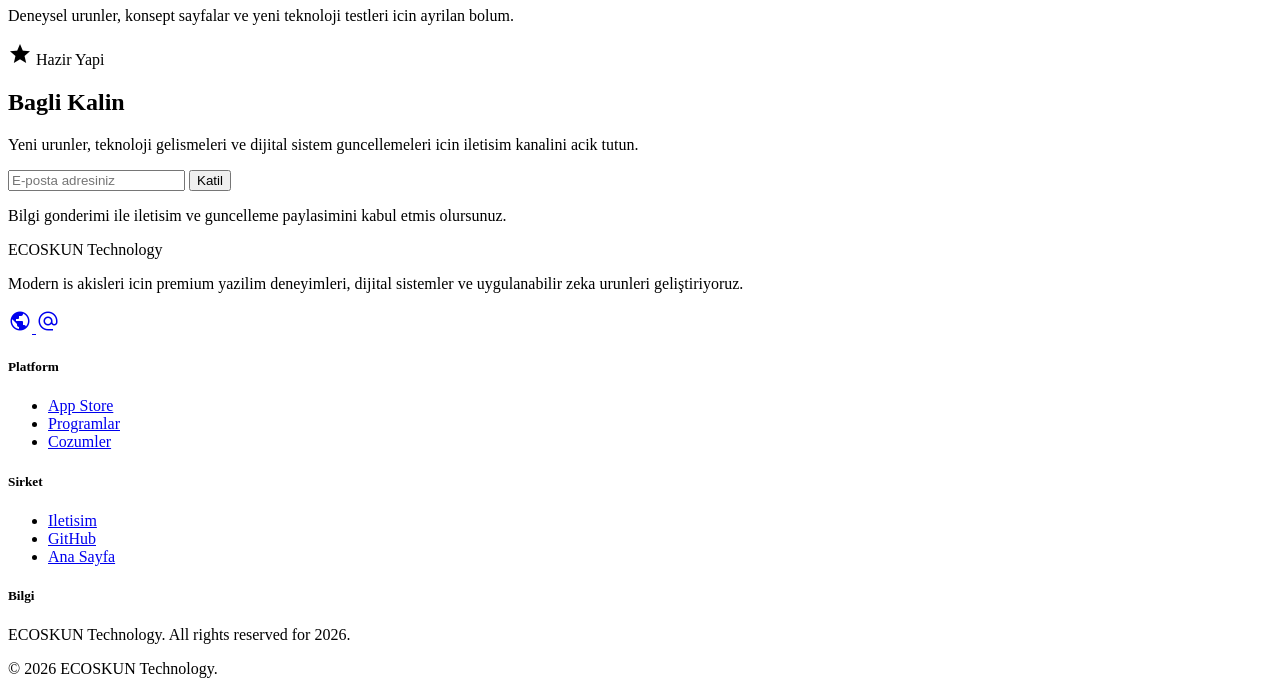
==== commit 6fca821f: "Refine typography for a more corporate look" ====
--- a/index.html
+++ b/index.html
@@ -3,9 +3,9 @@
 <html class="dark" lang="en"><head>
 <meta charset="utf-8"/>
 <meta content="width=device-width, initial-scale=1.0" name="viewport"/>
-<title>ECOSKUN Technology | Architecting the Future of Intelligence</title>
+<title>ECOSKUN Technology | Zekanin Gelecegini Tasarlayan Teknoloji</title>
 <script src="https://cdn.tailwindcss.com?plugins=forms,container-queries"></script>
-<link href="https://fonts.googleapis.com/css2?family=Space+Grotesk:wght@300;400;500;600;700&amp;family=Inter:wght@300;400;500;600;700&amp;display=swap" rel="stylesheet"/>
+<link href="https://fonts.googleapis.com/css2?family=Manrope:wght@400;500;600;700;800&amp;family=Inter:wght@300;400;500;600;700&amp;display=swap" rel="stylesheet"/>
 <link href="https://fonts.googleapis.com/css2?family=Material+Symbols+Outlined:wght,FILL@100..700,0..1&amp;display=swap" rel="stylesheet"/>
 <link href="https://fonts.googleapis.com/css2?family=Material+Symbols+Outlined:wght,FILL@100..700,0..1&amp;display=swap" rel="stylesheet"/>
 <script id="tailwind-config">
@@ -69,7 +69,7 @@
                     "full": "0.75rem"
             },
             "fontFamily": {
-                    "headline": ["Space Grotesk"],
+                    "headline": ["Manrope"],
                     "body": ["Inter"],
                     "label": ["Inter"]
             }
@@ -97,13 +97,13 @@
 <nav class="flex justify-between items-center px-12 py-4 max-w-screen-2xl mx-auto font-['Space_Grotesk'] tracking-tight">
 <a class="text-2xl font-bold text-cyan-400 tracking-tighter" href="./index.html">ECOSKUN</a>
 <div class="hidden md:flex items-center space-x-8">
-<a class="text-[#bac9cc] hover:text-white transition-colors hover:bg-white/5 px-3 py-1 rounded-lg" href="./solutions.html">Solutions</a>
-<a class="text-[#bac9cc] hover:text-white transition-colors hover:bg-white/5 px-3 py-1 rounded-lg" href="./solutions.html">Programs</a>
+<a class="text-[#bac9cc] hover:text-white transition-colors hover:bg-white/5 px-3 py-1 rounded-lg" href="./solutions.html">Cozumler</a>
+<a class="text-[#bac9cc] hover:text-white transition-colors hover:bg-white/5 px-3 py-1 rounded-lg" href="./solutions.html">Programlar</a>
 <a class="text-cyan-400 border-b-2 border-cyan-400 pb-1" href="./app-store.html">App Store</a>
-<a class="text-[#bac9cc] hover:text-white transition-colors hover:bg-white/5 px-3 py-1 rounded-lg" href="https://github.com/erhancoskun06" target="_blank" rel="noreferrer">About</a>
+<a class="text-[#bac9cc] hover:text-white transition-colors hover:bg-white/5 px-3 py-1 rounded-lg" href="https://github.com/erhancoskun06" target="_blank" rel="noreferrer">Hakkinda</a>
 </div>
 <a class="bg-gradient-to-r from-secondary-container to-on-secondary-container text-on-secondary-fixed px-6 py-2 rounded-xl font-medium hover:scale-[0.98] transition-transform duration-200 inline-block" href="./app-store.html">
-                Explore App
+                Uygulamayi Incele
             </a>
 </nav>
 </header>
@@ -118,18 +118,18 @@
 </div>
 <div class="relative z-10 max-w-4xl">
 <h1 class="font-headline text-6xl md:text-8xl font-bold tracking-tighter mb-8 leading-[0.9]">
-                    ECOSKUN Technology: <span class="text-secondary">Architecting</span> the Future of Intelligence
+                    ECOSKUN Technology: <span class="text-secondary">Zekanin</span> gelecegini tasarlayan dijital mimari
                 </h1>
 <p class="text-on-surface-variant text-xl md:text-2xl max-w-2xl font-light leading-relaxed mb-10">
-                    We create intentional, high-precision AI solutions that operate with editorial precision. Moving beyond standard models to deliver an invisible, sophisticated force for enterprise evolution.
+                    Kurumsal yapilar icin yuksek hassasiyetli yazilim, yapay zeka ve dijital sistemler gelistiriyoruz. Standart teknoloji sunumlarini asarak sakin, rafine ve guven veren bir deneyim olusturuyoruz.
                 </p>
 <div class="flex flex-wrap gap-4">
 <button class="bg-gradient-to-r from-secondary-container to-on-secondary-container text-on-secondary-fixed px-8 py-4 rounded-xl font-semibold text-lg flex items-center gap-2 group">
-                        Explore Our Ecosystem
+                        Ekosistemi Kesfet
                         <span class="material-symbols-outlined group-hover:translate-x-1 transition-transform">arrow_forward</span>
 </button>
 <button class="bg-surface-container-highest/40 border border-outline-variant/30 text-on-surface px-8 py-4 rounded-xl font-semibold text-lg glass-panel">
-                        View Solutions
+                        Cozumleri Gor
                     </button>
 </div>
 </div>
@@ -138,8 +138,8 @@
 <section class="py-24 px-12 max-w-screen-2xl mx-auto">
 <div class="flex flex-col md:flex-row justify-between items-end mb-16 gap-8">
 <div class="max-w-2xl">
-<h2 class="font-headline text-4xl md:text-5xl font-bold mb-4 tracking-tight">Precision Curated AI</h2>
-<p class="text-on-surface-variant text-lg">Our architectural approach focuses on three pillars of neural sophistication: Clarity, Performance, and Ethical Depth.</p>
+<h2 class="font-headline text-4xl md:text-5xl font-bold mb-4 tracking-tight">Hassas Kurgulanmis Yapay Zeka</h2>
+<p class="text-on-surface-variant text-lg">Mimari yaklasimimiz uc temel eksende sekillenir: netlik, performans ve etik derinlik.</p>
 </div>
 <div class="flex gap-2 mb-2">
 <span class="w-12 h-1 bg-secondary rounded-full"></span>
@@ -152,9 +152,9 @@
 <div class="md:col-span-2 rounded-xl bg-surface-container overflow-hidden group">
 <div class="p-10 flex flex-col h-full justify-between">
 <div>
-<span class="text-secondary-fixed text-sm font-bold tracking-widest uppercase mb-4 block">Core Engine</span>
-<h3 class="font-headline text-3xl font-bold mb-6">Omni-Channel Cognitive Synthesis</h3>
-<p class="text-on-surface-variant max-w-md">Processing petabytes of unstructured data into actionable strategic intelligence with sub-millisecond latency.</p>
+<span class="text-secondary-fixed text-sm font-bold tracking-widest uppercase mb-4 block">Cekirdek Motor</span>
+<h3 class="font-headline text-3xl font-bold mb-6">Cok Kanalli Bilissel Sentez</h3>
+<p class="text-on-surface-variant max-w-md">Dagitik veri akisini anlamli, hizli ve stratejik ciktılara donusturen yeni nesil kurumsal isleme yaklasimi.</p>
 </div>
 <div class="mt-12 flex items-center gap-4">
 <div class="flex -space-x-4">
@@ -168,7 +168,7 @@
 <span class="material-symbols-outlined text-secondary text-sm">hub</span>
 </div>
 </div>
-<span class="text-on-surface-variant text-sm font-medium">Powering 2,400+ Enterprise Nodes</span>
+<span class="text-on-surface-variant text-sm font-medium">2.400+ kurumsal temas noktasina uyarlanabilir mimari</span>
 </div>
 </div>
 </div>
@@ -178,21 +178,21 @@
 <span class="material-symbols-outlined text-secondary text-4xl">security</span>
 </div>
 <div>
-<h3 class="font-headline text-2xl font-bold mb-4">Neural Shield™</h3>
-<p class="text-on-surface-variant">Autonomous threat detection and predictive risk mitigation for decentralized data networks.</p>
+<h3 class="font-headline text-2xl font-bold mb-4">Neural Shield</h3>
+<p class="text-on-surface-variant">Dagitik veri yapilari icin otonom tehdit izleme ve ongorulu risk azaltma katmani.</p>
 </div>
 <a class="mt-8 text-secondary-fixed font-medium flex items-center gap-2 hover:underline underline-offset-8 transition-all" href="./solutions.html">
-                        Deep Dive <span class="material-symbols-outlined text-sm">north_east</span>
+                        Ayrintiya Git <span class="material-symbols-outlined text-sm">north_east</span>
 </a>
 </div>
 <!-- Secondary Cards -->
 <div class="rounded-xl bg-surface-container-low p-10 group hover:bg-surface-container-highest transition-colors">
-<h3 class="font-headline text-2xl font-bold mb-4">Elastic Scalability</h3>
-<p class="text-on-surface-variant">Compute resources that breathe with your demand, optimizing costs without sacrificing output speed.</p>
+<h3 class="font-headline text-2xl font-bold mb-4">Esnek Olceklenebilirlik</h3>
+<p class="text-on-surface-variant">Talebe gore genisleyen altyapi ile hizdan odun vermeden verimlilik ve maliyet dengesi kurulur.</p>
 </div>
 <div class="rounded-xl bg-surface-container p-10 border border-outline-variant/5">
-<h3 class="font-headline text-2xl font-bold mb-4">Ethical Guardrails</h3>
-<p class="text-on-surface-variant">Transparent decision-making paths that align with global compliance standards and human-centric values.</p>
+<h3 class="font-headline text-2xl font-bold mb-4">Etik Guvence Katmani</h3>
+<p class="text-on-surface-variant">Insan odakli yaklasim ve uyum standartlariyla hizalanan seffaf karar mekanizmalari.</p>
 </div>
 <div class="rounded-xl bg-gradient-to-br from-surface-container to-[#001f24] p-10 flex items-center justify-center relative overflow-hidden">
 <div class="absolute inset-0 opacity-10">
@@ -200,7 +200,7 @@
 </div>
 <div class="text-center relative z-10">
 <div class="text-4xl font-headline font-bold text-secondary-fixed mb-2">99.9%</div>
-<div class="text-on-surface-variant uppercase tracking-widest text-xs font-bold">Reliability Metric</div>
+<div class="text-on-surface-variant uppercase tracking-widest text-xs font-bold">Guvenilirlik Gosterimi</div>
 </div>
 </div>
 </div>
@@ -209,13 +209,13 @@
 <section class="py-32 bg-surface-container-lowest relative">
 <div class="px-12 max-w-screen-2xl mx-auto">
 <div class="text-center mb-20">
-<h2 class="font-headline text-4xl md:text-5xl font-bold mb-6">Top AI Apps</h2>
-<p class="text-on-surface-variant max-w-2xl mx-auto text-lg mb-8">The ECOSKUN Technology ecosystem in the palm of your hand. Discover the flagship mobile experience now available on the App Store.</p>
+<h2 class="font-headline text-4xl md:text-5xl font-bold mb-6">One Cikan Mobil Urunler</h2>
+<p class="text-on-surface-variant max-w-2xl mx-auto text-lg mb-8">ECOSKUN Technology ekosistemini mobil tarafta temsil eden urunleri tek bakista kesfedin. App Store'da yayinda olan amiral uygulama buradan erisilebilir.</p>
 <div class="flex justify-center">
 <a class="bg-black border border-white/20 px-8 py-3 rounded-xl flex items-center gap-3 hover:bg-zinc-900 transition-colors" href="./app-store.html">
 <span class="material-symbols-outlined text-3xl" style="font-variation-settings: 'FILL' 1;">ios</span>
 <div class="text-left leading-tight">
-<div class="text-[10px] uppercase font-bold tracking-tighter text-zinc-400">Download on the</div>
+<div class="text-[10px] uppercase font-bold tracking-tighter text-zinc-400">Simdi Incele</div>
 <div class="text-lg font-bold text-white">App Store</div>
 </div>
 </a>
@@ -227,10 +227,10 @@
 <div class="w-24 h-24 rounded-[2rem] bg-gradient-to-br from-cyan-400 to-blue-600 shadow-2xl mb-6 flex items-center justify-center transform group-hover:rotate-3 transition-transform">
 <span class="material-symbols-outlined text-5xl text-white">insights</span>
 </div>
-<h4 class="font-headline text-xl font-bold mb-2">CoreSync</h4>
-<p class="text-on-surface-variant text-sm mb-6">Real-time neural analytics for executive decision making.</p>
+<h4 class="font-headline text-xl font-bold mb-2">Guitar Setlist Pro</h4>
+<p class="text-on-surface-variant text-sm mb-6">Muzisyenler icin setlist, sarki duzeni ve hizli sahne hazirligi deneyimi.</p>
 <div class="flex items-center gap-1 text-secondary-fixed text-xs font-bold">
-<span class="material-symbols-outlined text-sm" style="font-variation-settings: 'FILL' 1;">star</span> 4.9 · 12K Reviews
+<span class="material-symbols-outlined text-sm" style="font-variation-settings: 'FILL' 1;">star</span> 4.9 · Gercek kullanici puani
                         </div>
 </div>
 <!-- App Card 2 -->
@@ -238,10 +238,10 @@
 <div class="w-24 h-24 rounded-[2rem] bg-gradient-to-br from-purple-500 to-indigo-700 shadow-2xl mb-6 flex items-center justify-center transform group-hover:rotate-3 transition-transform">
 <span class="material-symbols-outlined text-5xl text-white">psychology</span>
 </div>
-<h4 class="font-headline text-xl font-bold mb-2">NeuralMind</h4>
-<p class="text-on-surface-variant text-sm mb-6">Personal AI assistant with advanced linguistic reasoning.</p>
+<h4 class="font-headline text-xl font-bold mb-2">Akilli Is Akislari</h4>
+<p class="text-on-surface-variant text-sm mb-6">Gelecekte yayinlanacak yardimci uygulamalar ve uretkenlik araclari icin yer ayrildi.</p>
 <div class="flex items-center gap-1 text-secondary-fixed text-xs font-bold">
-<span class="material-symbols-outlined text-sm" style="font-variation-settings: 'FILL' 1;">star</span> 4.8 · 45K Reviews
+<span class="material-symbols-outlined text-sm" style="font-variation-settings: 'FILL' 1;">star</span> Yakinda
                         </div>
 </div>
 <!-- App Card 3 -->
@@ -249,10 +249,10 @@
 <div class="w-24 h-24 rounded-[2rem] bg-gradient-to-br from-emerald-400 to-cyan-600 shadow-2xl mb-6 flex items-center justify-center transform group-hover:rotate-3 transition-transform">
 <span class="material-symbols-outlined text-5xl text-white">terminal</span>
 </div>
-<h4 class="font-headline text-xl font-bold mb-2">FluxCode</h4>
-<p class="text-on-surface-variant text-sm mb-6">Autonomous code generation for distributed architectures.</p>
+<h4 class="font-headline text-xl font-bold mb-2">Yazilim Araclari</h4>
+<p class="text-on-surface-variant text-sm mb-6">Kod, otomasyon ve sistem mantigi odakli yeni urunler icin vitrin alani.</p>
 <div class="flex items-center gap-1 text-secondary-fixed text-xs font-bold">
-<span class="material-symbols-outlined text-sm" style="font-variation-settings: 'FILL' 1;">star</span> 4.7 · 8K Reviews
+<span class="material-symbols-outlined text-sm" style="font-variation-settings: 'FILL' 1;">star</span> Gelistirme Asamasinda
                         </div>
 </div>
 <!-- App Card 4 -->
@@ -260,10 +260,10 @@
 <div class="w-24 h-24 rounded-[2rem] bg-gradient-to-br from-rose-500 to-orange-600 shadow-2xl mb-6 flex items-center justify-center transform group-hover:rotate-3 transition-transform">
 <span class="material-symbols-outlined text-5xl text-white">architecture</span>
 </div>
-<h4 class="font-headline text-xl font-bold mb-2">BluePrint AI</h4>
-<p class="text-on-surface-variant text-sm mb-6">Generate complex system designs from natural language prompts.</p>
+<h4 class="font-headline text-xl font-bold mb-2">Platform Denemeleri</h4>
+<p class="text-on-surface-variant text-sm mb-6">Deneysel urunler, konsept sayfalar ve yeni teknoloji testleri icin ayrilan bolum.</p>
 <div class="flex items-center gap-1 text-secondary-fixed text-xs font-bold">
-<span class="material-symbols-outlined text-sm" style="font-variation-settings: 'FILL' 1;">star</span> 5.0 · 3K Reviews
+<span class="material-symbols-outlined text-sm" style="font-variation-settings: 'FILL' 1;">star</span> Hazir Yapi
                         </div>
 </div>
 </div>
@@ -275,15 +275,15 @@
 <div class="absolute top-0 right-0 w-64 h-64 bg-secondary opacity-5 blur-[100px]"></div>
 <div class="relative z-10 flex flex-col md:flex-row gap-12 items-center">
 <div class="flex-1 text-center md:text-left">
-<h2 class="font-headline text-4xl font-bold mb-4">Stay Synchronized</h2>
-<p class="text-on-surface-variant">Receive weekly insights on neural architecture and the evolution of digital intelligence.</p>
+<h2 class="font-headline text-4xl font-bold mb-4">Bagli Kalin</h2>
+<p class="text-on-surface-variant">Yeni urunler, teknoloji gelismeleri ve dijital sistem guncellemeleri icin iletisim kanalini acik tutun.</p>
 </div>
 <div class="flex-1 w-full max-w-md">
 <form class="flex gap-2">
-<input class="w-full bg-surface-container-lowest border-none rounded-xl px-6 py-4 focus:ring-2 focus:ring-secondary text-on-surface" placeholder="Your work email" type="email"/>
-<button class="bg-secondary-container text-on-secondary-fixed font-bold px-8 py-4 rounded-xl hover:bg-secondary-fixed-dim transition-colors" type="submit">Join</button>
+<input class="w-full bg-surface-container-lowest border-none rounded-xl px-6 py-4 focus:ring-2 focus:ring-secondary text-on-surface" placeholder="E-posta adresiniz" type="email"/>
+<button class="bg-secondary-container text-on-secondary-fixed font-bold px-8 py-4 rounded-xl hover:bg-secondary-fixed-dim transition-colors" type="submit">Katil</button>
 </form>
-<p class="text-[10px] text-on-surface-variant mt-4 text-center md:text-left">By joining, you agree to our Terms of Service and Privacy Policy.</p>
+<p class="text-[10px] text-on-surface-variant mt-4 text-center md:text-left">Bilgi gonderimi ile iletisim ve guncelleme paylasimini kabul etmis olursunuz.</p>
 </div>
 </div>
 </div>
@@ -294,7 +294,7 @@
 <div class="grid grid-cols-1 md:grid-cols-4 gap-8 px-12 py-16 max-w-screen-2xl mx-auto font-['Inter'] leading-relaxed">
 <div class="space-y-4">
 <div class="text-xl font-bold text-cyan-400">ECOSKUN Technology</div>
-<p class="text-[#bac9cc] text-sm">Building premium software experiences, digital systems and applied intelligence products for modern workflows.</p>
+<p class="text-[#bac9cc] text-sm">Modern is akisleri icin premium yazilim deneyimleri, dijital sistemler ve uygulanabilir zeka urunleri geliştiriyoruz.</p>
 <div class="flex gap-4 pt-4">
 <a class="text-[#bac9cc] hover:text-cyan-300 duration-300" href="https://erhancoskun06.github.io/" target="_blank" rel="noreferrer">
 <span class="material-symbols-outlined">public</span>
@@ -308,20 +308,20 @@
 <h5 class="text-white font-bold tracking-wider text-xs uppercase">Platform</h5>
 <ul class="space-y-2">
 <li><a class="text-[#bac9cc] hover:text-cyan-300 underline-offset-4 hover:underline duration-300" href="./app-store.html">App Store</a></li>
-<li><a class="text-[#bac9cc] hover:text-cyan-300 underline-offset-4 hover:underline duration-300" href="./solutions.html">Programs</a></li>
-<li><a class="text-[#bac9cc] hover:text-cyan-300 underline-offset-4 hover:underline duration-300" href="./solutions.html">Solutions</a></li>
+<li><a class="text-[#bac9cc] hover:text-cyan-300 underline-offset-4 hover:underline duration-300" href="./solutions.html">Programlar</a></li>
+<li><a class="text-[#bac9cc] hover:text-cyan-300 underline-offset-4 hover:underline duration-300" href="./solutions.html">Cozumler</a></li>
 </ul>
 </div>
 <div class="space-y-4">
-<h5 class="text-white font-bold tracking-wider text-xs uppercase">Company</h5>
+<h5 class="text-white font-bold tracking-wider text-xs uppercase">Sirket</h5>
 <ul class="space-y-2">
-<li><a class="text-[#bac9cc] hover:text-cyan-300 underline-offset-4 hover:underline duration-300" href="mailto:imteserhan@gmail.com">Contact Support</a></li>
+<li><a class="text-[#bac9cc] hover:text-cyan-300 underline-offset-4 hover:underline duration-300" href="mailto:imteserhan@gmail.com">Iletisim</a></li>
 <li><a class="text-[#bac9cc] hover:text-cyan-300 underline-offset-4 hover:underline duration-300" href="https://github.com/erhancoskun06" target="_blank" rel="noreferrer">GitHub</a></li>
-<li><a class="text-[#bac9cc] hover:text-cyan-300 underline-offset-4 hover:underline duration-300" href="./index.html">Homepage</a></li>
+<li><a class="text-[#bac9cc] hover:text-cyan-300 underline-offset-4 hover:underline duration-300" href="./index.html">Ana Sayfa</a></li>
 </ul>
 </div>
 <div class="space-y-4">
-<h5 class="text-white font-bold tracking-wider text-xs uppercase">Legal</h5>
+<h5 class="text-white font-bold tracking-wider text-xs uppercase">Bilgi</h5>
 <p class="text-[#bac9cc] text-sm leading-relaxed">
                     ECOSKUN Technology. All rights reserved for 2026.
                 </p>
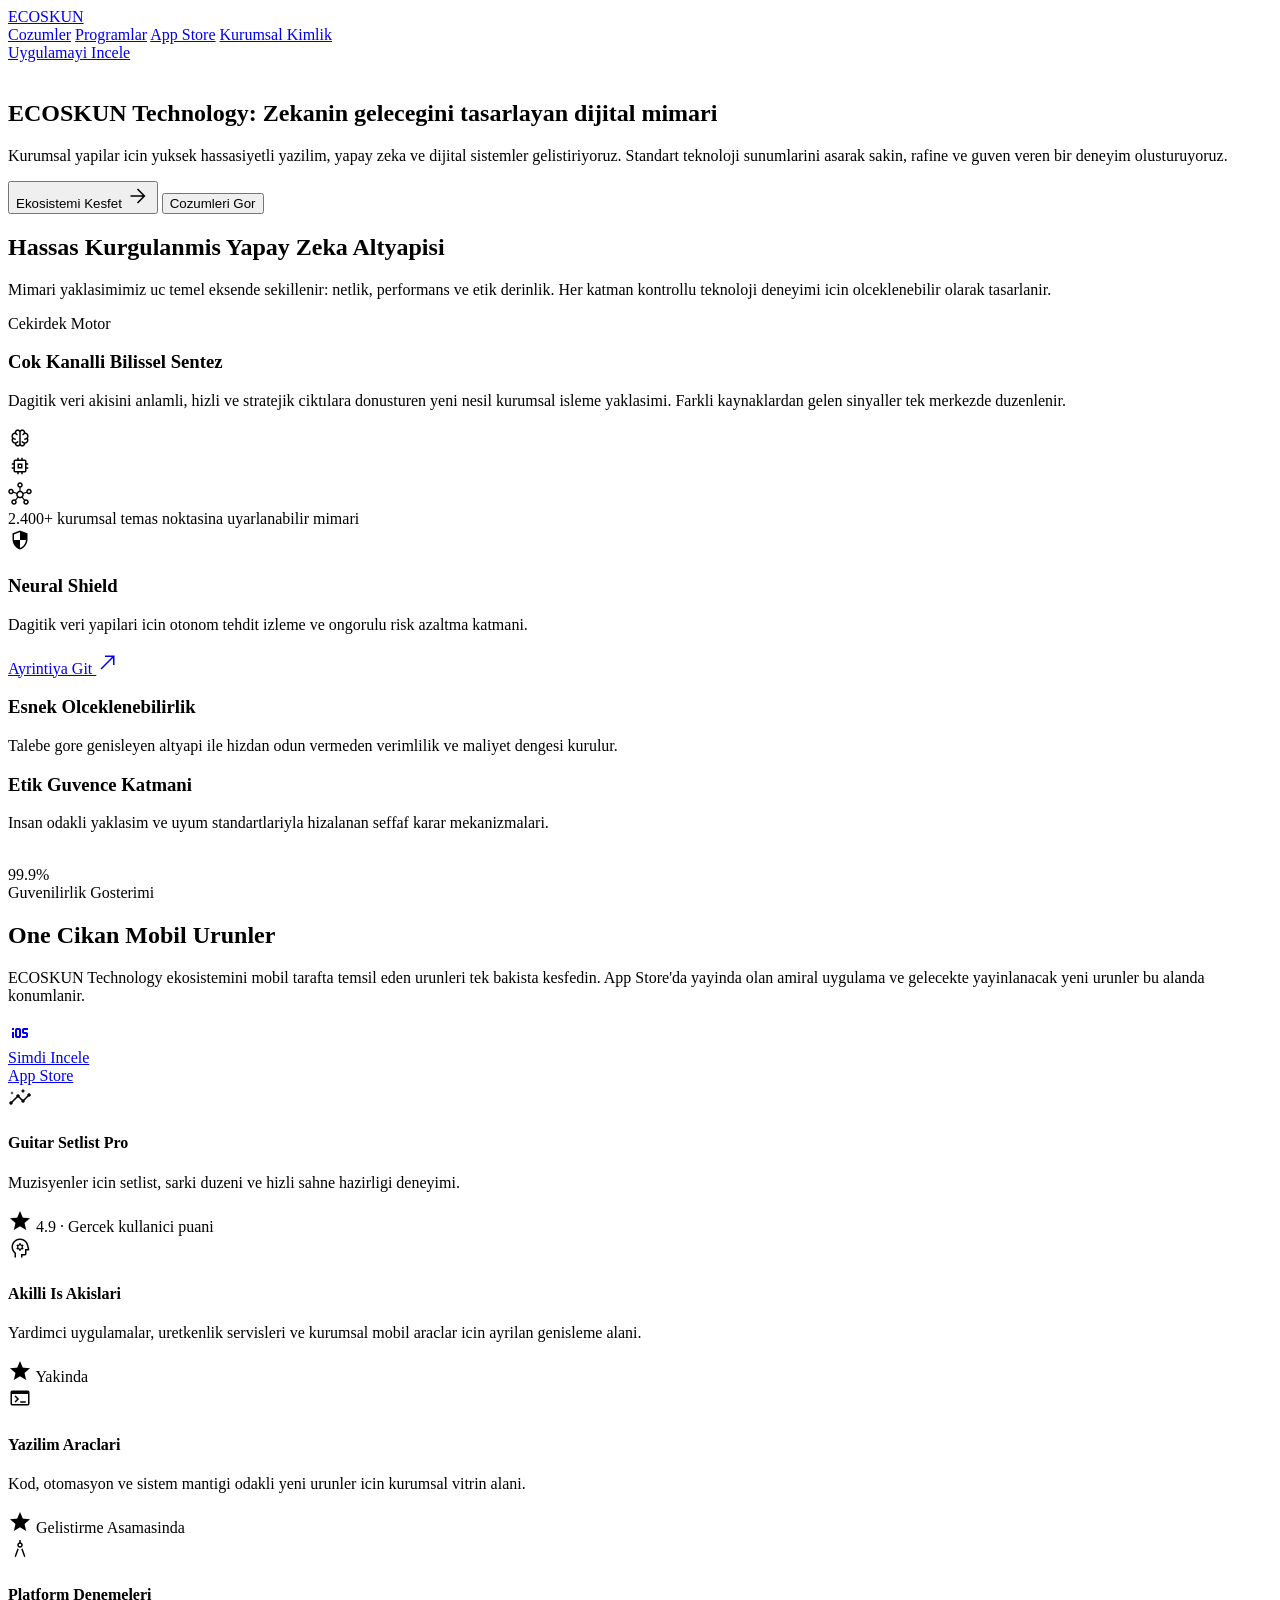
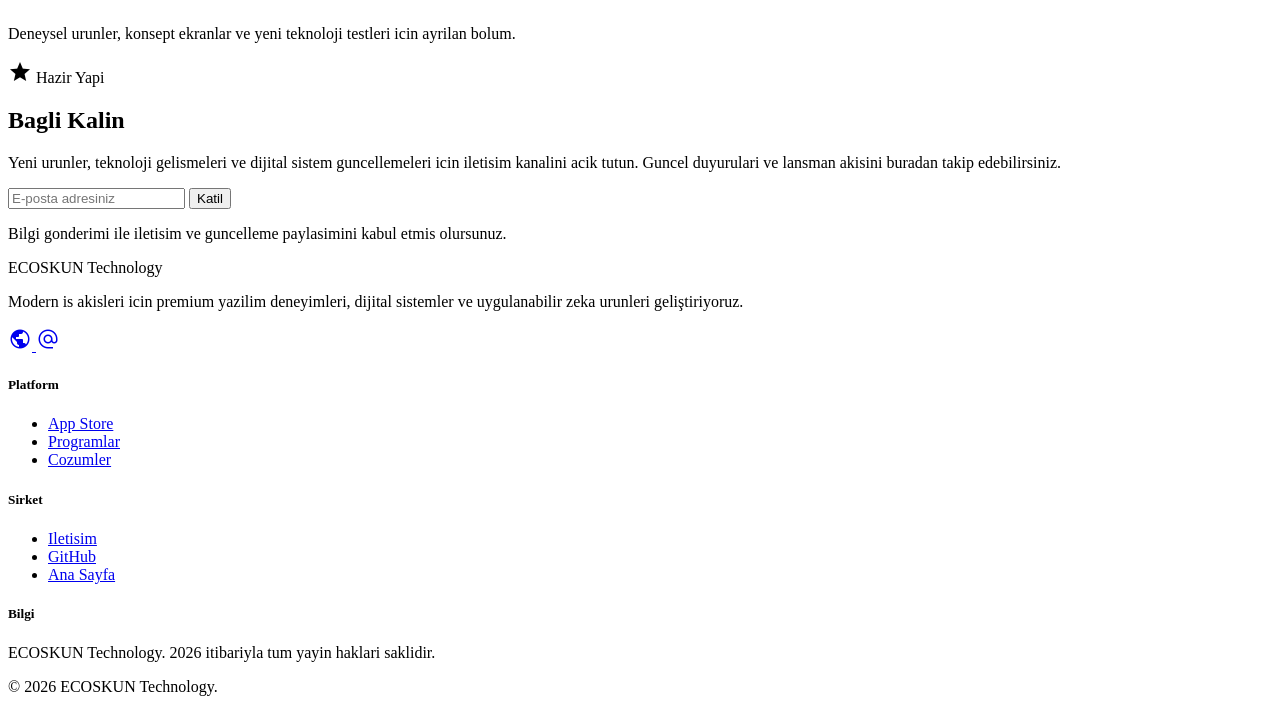
==== commit ab6f10fe: "Translate site content to Turkish" ====
--- a/index.html
+++ b/index.html
@@ -100,7 +100,7 @@
 <a class="text-[#bac9cc] hover:text-white transition-colors hover:bg-white/5 px-3 py-1 rounded-lg" href="./solutions.html">Cozumler</a>
 <a class="text-[#bac9cc] hover:text-white transition-colors hover:bg-white/5 px-3 py-1 rounded-lg" href="./solutions.html">Programlar</a>
 <a class="text-cyan-400 border-b-2 border-cyan-400 pb-1" href="./app-store.html">App Store</a>
-<a class="text-[#bac9cc] hover:text-white transition-colors hover:bg-white/5 px-3 py-1 rounded-lg" href="https://github.com/erhancoskun06" target="_blank" rel="noreferrer">Hakkinda</a>
+<a class="text-[#bac9cc] hover:text-white transition-colors hover:bg-white/5 px-3 py-1 rounded-lg" href="https://github.com/erhancoskun06" target="_blank" rel="noreferrer">Kurumsal Kimlik</a>
 </div>
 <a class="bg-gradient-to-r from-secondary-container to-on-secondary-container text-on-secondary-fixed px-6 py-2 rounded-xl font-medium hover:scale-[0.98] transition-transform duration-200 inline-block" href="./app-store.html">
                 Uygulamayi Incele
@@ -138,8 +138,8 @@
 <section class="py-24 px-12 max-w-screen-2xl mx-auto">
 <div class="flex flex-col md:flex-row justify-between items-end mb-16 gap-8">
 <div class="max-w-2xl">
-<h2 class="font-headline text-4xl md:text-5xl font-bold mb-4 tracking-tight">Hassas Kurgulanmis Yapay Zeka</h2>
-<p class="text-on-surface-variant text-lg">Mimari yaklasimimiz uc temel eksende sekillenir: netlik, performans ve etik derinlik.</p>
+<h2 class="font-headline text-4xl md:text-5xl font-bold mb-4 tracking-tight">Hassas Kurgulanmis Yapay Zeka Altyapisi</h2>
+<p class="text-on-surface-variant text-lg">Mimari yaklasimimiz uc temel eksende sekillenir: netlik, performans ve etik derinlik. Her katman kontrollu teknoloji deneyimi icin olceklenebilir olarak tasarlanir.</p>
 </div>
 <div class="flex gap-2 mb-2">
 <span class="w-12 h-1 bg-secondary rounded-full"></span>
@@ -154,7 +154,7 @@
 <div>
 <span class="text-secondary-fixed text-sm font-bold tracking-widest uppercase mb-4 block">Cekirdek Motor</span>
 <h3 class="font-headline text-3xl font-bold mb-6">Cok Kanalli Bilissel Sentez</h3>
-<p class="text-on-surface-variant max-w-md">Dagitik veri akisini anlamli, hizli ve stratejik ciktılara donusturen yeni nesil kurumsal isleme yaklasimi.</p>
+<p class="text-on-surface-variant max-w-md">Dagitik veri akisini anlamli, hizli ve stratejik ciktılara donusturen yeni nesil kurumsal isleme yaklasimi. Farkli kaynaklardan gelen sinyaller tek merkezde duzenlenir.</p>
 </div>
 <div class="mt-12 flex items-center gap-4">
 <div class="flex -space-x-4">
@@ -210,7 +210,7 @@
 <div class="px-12 max-w-screen-2xl mx-auto">
 <div class="text-center mb-20">
 <h2 class="font-headline text-4xl md:text-5xl font-bold mb-6">One Cikan Mobil Urunler</h2>
-<p class="text-on-surface-variant max-w-2xl mx-auto text-lg mb-8">ECOSKUN Technology ekosistemini mobil tarafta temsil eden urunleri tek bakista kesfedin. App Store'da yayinda olan amiral uygulama buradan erisilebilir.</p>
+<p class="text-on-surface-variant max-w-2xl mx-auto text-lg mb-8">ECOSKUN Technology ekosistemini mobil tarafta temsil eden urunleri tek bakista kesfedin. App Store'da yayinda olan amiral uygulama ve gelecekte yayinlanacak yeni urunler bu alanda konumlanir.</p>
 <div class="flex justify-center">
 <a class="bg-black border border-white/20 px-8 py-3 rounded-xl flex items-center gap-3 hover:bg-zinc-900 transition-colors" href="./app-store.html">
 <span class="material-symbols-outlined text-3xl" style="font-variation-settings: 'FILL' 1;">ios</span>
@@ -239,7 +239,7 @@
 <span class="material-symbols-outlined text-5xl text-white">psychology</span>
 </div>
 <h4 class="font-headline text-xl font-bold mb-2">Akilli Is Akislari</h4>
-<p class="text-on-surface-variant text-sm mb-6">Gelecekte yayinlanacak yardimci uygulamalar ve uretkenlik araclari icin yer ayrildi.</p>
+<p class="text-on-surface-variant text-sm mb-6">Yardimci uygulamalar, uretkenlik servisleri ve kurumsal mobil araclar icin ayrilan genisleme alani.</p>
 <div class="flex items-center gap-1 text-secondary-fixed text-xs font-bold">
 <span class="material-symbols-outlined text-sm" style="font-variation-settings: 'FILL' 1;">star</span> Yakinda
                         </div>
@@ -250,7 +250,7 @@
 <span class="material-symbols-outlined text-5xl text-white">terminal</span>
 </div>
 <h4 class="font-headline text-xl font-bold mb-2">Yazilim Araclari</h4>
-<p class="text-on-surface-variant text-sm mb-6">Kod, otomasyon ve sistem mantigi odakli yeni urunler icin vitrin alani.</p>
+<p class="text-on-surface-variant text-sm mb-6">Kod, otomasyon ve sistem mantigi odakli yeni urunler icin kurumsal vitrin alani.</p>
 <div class="flex items-center gap-1 text-secondary-fixed text-xs font-bold">
 <span class="material-symbols-outlined text-sm" style="font-variation-settings: 'FILL' 1;">star</span> Gelistirme Asamasinda
                         </div>
@@ -261,7 +261,7 @@
 <span class="material-symbols-outlined text-5xl text-white">architecture</span>
 </div>
 <h4 class="font-headline text-xl font-bold mb-2">Platform Denemeleri</h4>
-<p class="text-on-surface-variant text-sm mb-6">Deneysel urunler, konsept sayfalar ve yeni teknoloji testleri icin ayrilan bolum.</p>
+<p class="text-on-surface-variant text-sm mb-6">Deneysel urunler, konsept ekranlar ve yeni teknoloji testleri icin ayrilan bolum.</p>
 <div class="flex items-center gap-1 text-secondary-fixed text-xs font-bold">
 <span class="material-symbols-outlined text-sm" style="font-variation-settings: 'FILL' 1;">star</span> Hazir Yapi
                         </div>
@@ -276,7 +276,7 @@
 <div class="relative z-10 flex flex-col md:flex-row gap-12 items-center">
 <div class="flex-1 text-center md:text-left">
 <h2 class="font-headline text-4xl font-bold mb-4">Bagli Kalin</h2>
-<p class="text-on-surface-variant">Yeni urunler, teknoloji gelismeleri ve dijital sistem guncellemeleri icin iletisim kanalini acik tutun.</p>
+<p class="text-on-surface-variant">Yeni urunler, teknoloji gelismeleri ve dijital sistem guncellemeleri icin iletisim kanalini acik tutun. Guncel duyurulari ve lansman akisini buradan takip edebilirsiniz.</p>
 </div>
 <div class="flex-1 w-full max-w-md">
 <form class="flex gap-2">
@@ -323,7 +323,7 @@
 <div class="space-y-4">
 <h5 class="text-white font-bold tracking-wider text-xs uppercase">Bilgi</h5>
 <p class="text-[#bac9cc] text-sm leading-relaxed">
-                    ECOSKUN Technology. All rights reserved for 2026.
+                    ECOSKUN Technology. 2026 itibariyla tum yayin haklari saklidir.
                 </p>
 <div class="pt-2">
 <span class="text-cyan-400 font-semibold">© 2026 ECOSKUN Technology.</span>
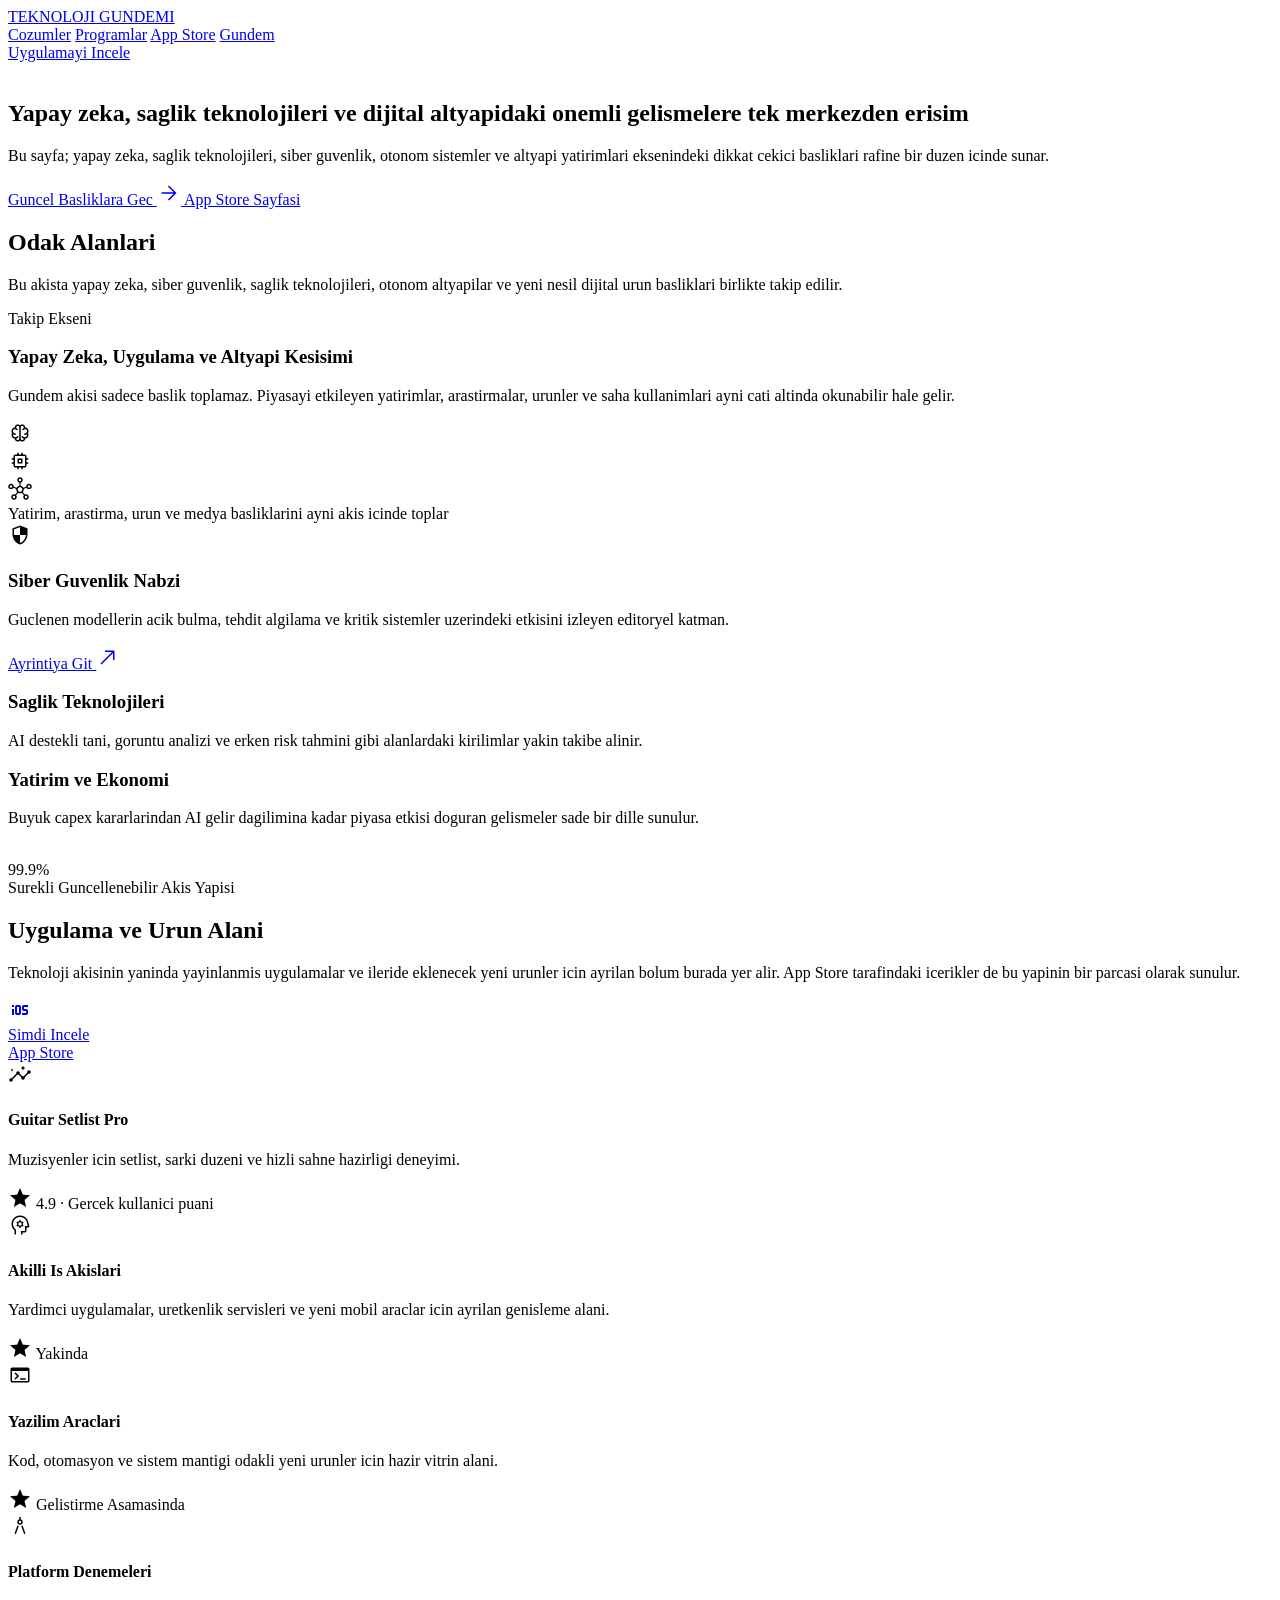
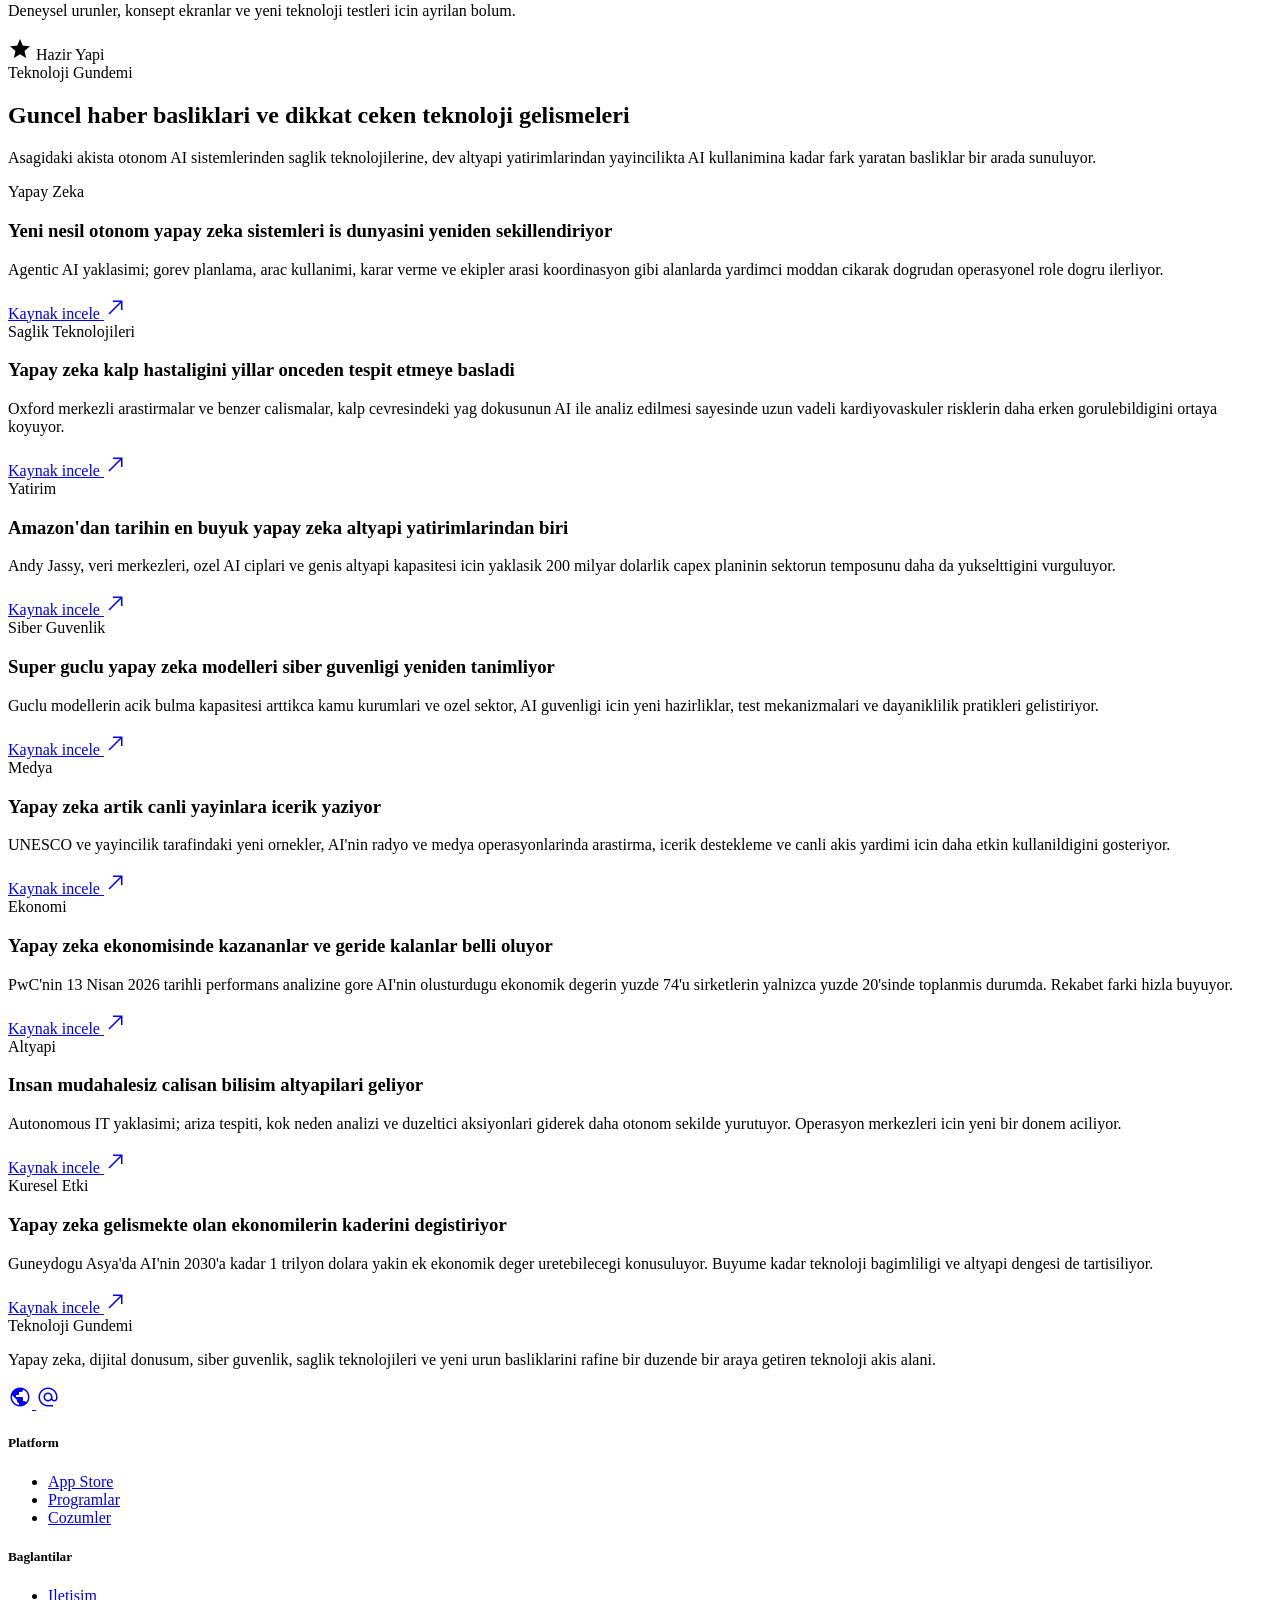
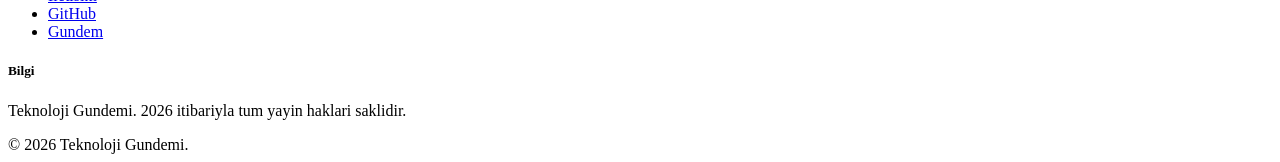
==== commit 50802823: "Refocus homepage around technology news" ====
--- a/index.html
+++ b/index.html
@@ -1,9 +1,9 @@
 <!DOCTYPE html>
 
-<html class="dark" lang="en"><head>
+<html class="dark" lang="tr"><head>
 <meta charset="utf-8"/>
 <meta content="width=device-width, initial-scale=1.0" name="viewport"/>
-<title>ECOSKUN Technology | Zekanin Gelecegini Tasarlayan Teknoloji</title>
+<title>Teknoloji Gundemi | Yapay Zeka, Dijital Donusum ve Uygulamalar</title>
 <script src="https://cdn.tailwindcss.com?plugins=forms,container-queries"></script>
 <link href="https://fonts.googleapis.com/css2?family=Manrope:wght@400;500;600;700;800&amp;family=Inter:wght@300;400;500;600;700&amp;display=swap" rel="stylesheet"/>
 <link href="https://fonts.googleapis.com/css2?family=Material+Symbols+Outlined:wght,FILL@100..700,0..1&amp;display=swap" rel="stylesheet"/>
@@ -94,13 +94,13 @@
 <body class="bg-surface font-body text-on-surface selection:bg-secondary-container selection:text-on-secondary-fixed">
 <!-- TopNavBar -->
 <header class="fixed top-0 w-full z-50 bg-[#10141a]/60 backdrop-blur-xl bg-gradient-to-b from-[#1c2026] to-transparent shadow-[0_8px_32px_0_rgba(0,0,0,0.4)]">
-<nav class="flex justify-between items-center px-12 py-4 max-w-screen-2xl mx-auto font-['Space_Grotesk'] tracking-tight">
-<a class="text-2xl font-bold text-cyan-400 tracking-tighter" href="./index.html">ECOSKUN</a>
+<nav class="flex justify-between items-center px-12 py-4 max-w-screen-2xl mx-auto font-headline tracking-tight">
+<a class="text-2xl font-bold text-cyan-400 tracking-tighter" href="./index.html">TEKNOLOJI GUNDEMI</a>
 <div class="hidden md:flex items-center space-x-8">
 <a class="text-[#bac9cc] hover:text-white transition-colors hover:bg-white/5 px-3 py-1 rounded-lg" href="./solutions.html">Cozumler</a>
 <a class="text-[#bac9cc] hover:text-white transition-colors hover:bg-white/5 px-3 py-1 rounded-lg" href="./solutions.html">Programlar</a>
 <a class="text-cyan-400 border-b-2 border-cyan-400 pb-1" href="./app-store.html">App Store</a>
-<a class="text-[#bac9cc] hover:text-white transition-colors hover:bg-white/5 px-3 py-1 rounded-lg" href="https://github.com/erhancoskun06" target="_blank" rel="noreferrer">Kurumsal Kimlik</a>
+<a class="text-[#bac9cc] hover:text-white transition-colors hover:bg-white/5 px-3 py-1 rounded-lg" href="#gundem">Gundem</a>
 </div>
 <a class="bg-gradient-to-r from-secondary-container to-on-secondary-container text-on-secondary-fixed px-6 py-2 rounded-xl font-medium hover:scale-[0.98] transition-transform duration-200 inline-block" href="./app-store.html">
                 Uygulamayi Incele
@@ -118,19 +118,19 @@
 </div>
 <div class="relative z-10 max-w-4xl">
 <h1 class="font-headline text-6xl md:text-8xl font-bold tracking-tighter mb-8 leading-[0.9]">
-                    ECOSKUN Technology: <span class="text-secondary">Zekanin</span> gelecegini tasarlayan dijital mimari
+                    Yapay zeka, saglik teknolojileri ve dijital altyapidaki <span class="text-secondary">onemli gelismelere</span> tek merkezden erisim
                 </h1>
 <p class="text-on-surface-variant text-xl md:text-2xl max-w-2xl font-light leading-relaxed mb-10">
-                    Kurumsal yapilar icin yuksek hassasiyetli yazilim, yapay zeka ve dijital sistemler gelistiriyoruz. Standart teknoloji sunumlarini asarak sakin, rafine ve guven veren bir deneyim olusturuyoruz.
+                    Bu sayfa; yapay zeka, saglik teknolojileri, siber guvenlik, otonom sistemler ve altyapi yatirimlari eksenindeki dikkat cekici basliklari rafine bir duzen icinde sunar.
                 </p>
 <div class="flex flex-wrap gap-4">
-<button class="bg-gradient-to-r from-secondary-container to-on-secondary-container text-on-secondary-fixed px-8 py-4 rounded-xl font-semibold text-lg flex items-center gap-2 group">
-                        Ekosistemi Kesfet
+<a class="bg-gradient-to-r from-secondary-container to-on-secondary-container text-on-secondary-fixed px-8 py-4 rounded-xl font-semibold text-lg flex items-center gap-2 group" href="#gundem">
+                        Guncel Basliklara Gec
                         <span class="material-symbols-outlined group-hover:translate-x-1 transition-transform">arrow_forward</span>
-</button>
-<button class="bg-surface-container-highest/40 border border-outline-variant/30 text-on-surface px-8 py-4 rounded-xl font-semibold text-lg glass-panel">
-                        Cozumleri Gor
-                    </button>
+</a>
+<a class="bg-surface-container-highest/40 border border-outline-variant/30 text-on-surface px-8 py-4 rounded-xl font-semibold text-lg glass-panel" href="./app-store.html">
+                        App Store Sayfasi
+                    </a>
 </div>
 </div>
 </section>
@@ -138,8 +138,8 @@
 <section class="py-24 px-12 max-w-screen-2xl mx-auto">
 <div class="flex flex-col md:flex-row justify-between items-end mb-16 gap-8">
 <div class="max-w-2xl">
-<h2 class="font-headline text-4xl md:text-5xl font-bold mb-4 tracking-tight">Hassas Kurgulanmis Yapay Zeka Altyapisi</h2>
-<p class="text-on-surface-variant text-lg">Mimari yaklasimimiz uc temel eksende sekillenir: netlik, performans ve etik derinlik. Her katman kontrollu teknoloji deneyimi icin olceklenebilir olarak tasarlanir.</p>
+<h2 class="font-headline text-4xl md:text-5xl font-bold mb-4 tracking-tight">Odak Alanlari</h2>
+<p class="text-on-surface-variant text-lg">Bu akista yapay zeka, siber guvenlik, saglik teknolojileri, otonom altyapilar ve yeni nesil dijital urun basliklari birlikte takip edilir.</p>
 </div>
 <div class="flex gap-2 mb-2">
 <span class="w-12 h-1 bg-secondary rounded-full"></span>
@@ -152,9 +152,9 @@
 <div class="md:col-span-2 rounded-xl bg-surface-container overflow-hidden group">
 <div class="p-10 flex flex-col h-full justify-between">
 <div>
-<span class="text-secondary-fixed text-sm font-bold tracking-widest uppercase mb-4 block">Cekirdek Motor</span>
-<h3 class="font-headline text-3xl font-bold mb-6">Cok Kanalli Bilissel Sentez</h3>
-<p class="text-on-surface-variant max-w-md">Dagitik veri akisini anlamli, hizli ve stratejik ciktılara donusturen yeni nesil kurumsal isleme yaklasimi. Farkli kaynaklardan gelen sinyaller tek merkezde duzenlenir.</p>
+<span class="text-secondary-fixed text-sm font-bold tracking-widest uppercase mb-4 block">Takip Ekseni</span>
+<h3 class="font-headline text-3xl font-bold mb-6">Yapay Zeka, Uygulama ve Altyapi Kesisimi</h3>
+<p class="text-on-surface-variant max-w-md">Gundem akisi sadece baslik toplamaz. Piyasayi etkileyen yatirimlar, arastirmalar, urunler ve saha kullanimlari ayni cati altinda okunabilir hale gelir.</p>
 </div>
 <div class="mt-12 flex items-center gap-4">
 <div class="flex -space-x-4">
@@ -168,7 +168,7 @@
 <span class="material-symbols-outlined text-secondary text-sm">hub</span>
 </div>
 </div>
-<span class="text-on-surface-variant text-sm font-medium">2.400+ kurumsal temas noktasina uyarlanabilir mimari</span>
+<span class="text-on-surface-variant text-sm font-medium">Yatirim, arastirma, urun ve medya basliklarini ayni akis icinde toplar</span>
 </div>
 </div>
 </div>
@@ -178,8 +178,8 @@
 <span class="material-symbols-outlined text-secondary text-4xl">security</span>
 </div>
 <div>
-<h3 class="font-headline text-2xl font-bold mb-4">Neural Shield</h3>
-<p class="text-on-surface-variant">Dagitik veri yapilari icin otonom tehdit izleme ve ongorulu risk azaltma katmani.</p>
+<h3 class="font-headline text-2xl font-bold mb-4">Siber Guvenlik Nabzi</h3>
+<p class="text-on-surface-variant">Guclenen modellerin acik bulma, tehdit algilama ve kritik sistemler uzerindeki etkisini izleyen editoryel katman.</p>
 </div>
 <a class="mt-8 text-secondary-fixed font-medium flex items-center gap-2 hover:underline underline-offset-8 transition-all" href="./solutions.html">
                         Ayrintiya Git <span class="material-symbols-outlined text-sm">north_east</span>
@@ -187,12 +187,12 @@
 </div>
 <!-- Secondary Cards -->
 <div class="rounded-xl bg-surface-container-low p-10 group hover:bg-surface-container-highest transition-colors">
-<h3 class="font-headline text-2xl font-bold mb-4">Esnek Olceklenebilirlik</h3>
-<p class="text-on-surface-variant">Talebe gore genisleyen altyapi ile hizdan odun vermeden verimlilik ve maliyet dengesi kurulur.</p>
+<h3 class="font-headline text-2xl font-bold mb-4">Saglik Teknolojileri</h3>
+<p class="text-on-surface-variant">AI destekli tani, goruntu analizi ve erken risk tahmini gibi alanlardaki kirilimlar yakin takibe alinir.</p>
 </div>
 <div class="rounded-xl bg-surface-container p-10 border border-outline-variant/5">
-<h3 class="font-headline text-2xl font-bold mb-4">Etik Guvence Katmani</h3>
-<p class="text-on-surface-variant">Insan odakli yaklasim ve uyum standartlariyla hizalanan seffaf karar mekanizmalari.</p>
+<h3 class="font-headline text-2xl font-bold mb-4">Yatirim ve Ekonomi</h3>
+<p class="text-on-surface-variant">Buyuk capex kararlarindan AI gelir dagilimina kadar piyasa etkisi doguran gelismeler sade bir dille sunulur.</p>
 </div>
 <div class="rounded-xl bg-gradient-to-br from-surface-container to-[#001f24] p-10 flex items-center justify-center relative overflow-hidden">
 <div class="absolute inset-0 opacity-10">
@@ -200,7 +200,7 @@
 </div>
 <div class="text-center relative z-10">
 <div class="text-4xl font-headline font-bold text-secondary-fixed mb-2">99.9%</div>
-<div class="text-on-surface-variant uppercase tracking-widest text-xs font-bold">Guvenilirlik Gosterimi</div>
+<div class="text-on-surface-variant uppercase tracking-widest text-xs font-bold">Surekli Guncellenebilir Akis Yapisi</div>
 </div>
 </div>
 </div>
@@ -209,8 +209,8 @@
 <section class="py-32 bg-surface-container-lowest relative">
 <div class="px-12 max-w-screen-2xl mx-auto">
 <div class="text-center mb-20">
-<h2 class="font-headline text-4xl md:text-5xl font-bold mb-6">One Cikan Mobil Urunler</h2>
-<p class="text-on-surface-variant max-w-2xl mx-auto text-lg mb-8">ECOSKUN Technology ekosistemini mobil tarafta temsil eden urunleri tek bakista kesfedin. App Store'da yayinda olan amiral uygulama ve gelecekte yayinlanacak yeni urunler bu alanda konumlanir.</p>
+<h2 class="font-headline text-4xl md:text-5xl font-bold mb-6">Uygulama ve Urun Alani</h2>
+<p class="text-on-surface-variant max-w-2xl mx-auto text-lg mb-8">Teknoloji akisinin yaninda yayinlanmis uygulamalar ve ileride eklenecek yeni urunler icin ayrilan bolum burada yer alir. App Store tarafindaki icerikler de bu yapinin bir parcasi olarak sunulur.</p>
 <div class="flex justify-center">
 <a class="bg-black border border-white/20 px-8 py-3 rounded-xl flex items-center gap-3 hover:bg-zinc-900 transition-colors" href="./app-store.html">
 <span class="material-symbols-outlined text-3xl" style="font-variation-settings: 'FILL' 1;">ios</span>
@@ -239,7 +239,7 @@
 <span class="material-symbols-outlined text-5xl text-white">psychology</span>
 </div>
 <h4 class="font-headline text-xl font-bold mb-2">Akilli Is Akislari</h4>
-<p class="text-on-surface-variant text-sm mb-6">Yardimci uygulamalar, uretkenlik servisleri ve kurumsal mobil araclar icin ayrilan genisleme alani.</p>
+<p class="text-on-surface-variant text-sm mb-6">Yardimci uygulamalar, uretkenlik servisleri ve yeni mobil araclar icin ayrilan genisleme alani.</p>
 <div class="flex items-center gap-1 text-secondary-fixed text-xs font-bold">
 <span class="material-symbols-outlined text-sm" style="font-variation-settings: 'FILL' 1;">star</span> Yakinda
                         </div>
@@ -250,7 +250,7 @@
 <span class="material-symbols-outlined text-5xl text-white">terminal</span>
 </div>
 <h4 class="font-headline text-xl font-bold mb-2">Yazilim Araclari</h4>
-<p class="text-on-surface-variant text-sm mb-6">Kod, otomasyon ve sistem mantigi odakli yeni urunler icin kurumsal vitrin alani.</p>
+<p class="text-on-surface-variant text-sm mb-6">Kod, otomasyon ve sistem mantigi odakli yeni urunler icin hazir vitrin alani.</p>
 <div class="flex items-center gap-1 text-secondary-fixed text-xs font-bold">
 <span class="material-symbols-outlined text-sm" style="font-variation-settings: 'FILL' 1;">star</span> Gelistirme Asamasinda
                         </div>
@@ -269,22 +269,63 @@
 </div>
 </div>
 </section>
-<!-- Newsletter / CTA -->
-<section class="py-24 px-12">
-<div class="max-w-5xl mx-auto rounded-xl bg-surface-container border border-outline-variant/10 p-12 md:p-20 relative overflow-hidden">
-<div class="absolute top-0 right-0 w-64 h-64 bg-secondary opacity-5 blur-[100px]"></div>
-<div class="relative z-10 flex flex-col md:flex-row gap-12 items-center">
-<div class="flex-1 text-center md:text-left">
-<h2 class="font-headline text-4xl font-bold mb-4">Bagli Kalin</h2>
-<p class="text-on-surface-variant">Yeni urunler, teknoloji gelismeleri ve dijital sistem guncellemeleri icin iletisim kanalini acik tutun. Guncel duyurulari ve lansman akisini buradan takip edebilirsiniz.</p>
-</div>
-<div class="flex-1 w-full max-w-md">
-<form class="flex gap-2">
-<input class="w-full bg-surface-container-lowest border-none rounded-xl px-6 py-4 focus:ring-2 focus:ring-secondary text-on-surface" placeholder="E-posta adresiniz" type="email"/>
-<button class="bg-secondary-container text-on-secondary-fixed font-bold px-8 py-4 rounded-xl hover:bg-secondary-fixed-dim transition-colors" type="submit">Katil</button>
-</form>
-<p class="text-[10px] text-on-surface-variant mt-4 text-center md:text-left">Bilgi gonderimi ile iletisim ve guncelleme paylasimini kabul etmis olursunuz.</p>
-</div>
+<!-- Gundem -->
+<section class="py-24 px-12" id="gundem">
+<div class="max-w-screen-2xl mx-auto">
+<div class="max-w-3xl mb-14">
+<div class="text-secondary-fixed text-sm font-bold tracking-[0.3em] uppercase mb-4">Teknoloji Gundemi</div>
+<h2 class="font-headline text-4xl md:text-5xl font-bold mb-5">Guncel haber basliklari ve dikkat ceken teknoloji gelismeleri</h2>
+<p class="text-on-surface-variant text-lg">Asagidaki akista otonom AI sistemlerinden saglik teknolojilerine, dev altyapi yatirimlarindan yayincilikta AI kullanimina kadar fark yaratan basliklar bir arada sunuluyor.</p>
+</div>
+<div class="grid grid-cols-1 md:grid-cols-2 xl:grid-cols-4 gap-6">
+<article class="rounded-xl bg-surface-container border border-outline-variant/10 p-8">
+<div class="text-xs uppercase tracking-[0.25em] text-secondary-fixed mb-4">Yapay Zeka</div>
+<h3 class="font-headline text-2xl font-bold mb-4">Yeni nesil otonom yapay zeka sistemleri is dunyasini yeniden sekillendiriyor</h3>
+<p class="text-on-surface-variant mb-6">Agentic AI yaklasimi; gorev planlama, arac kullanimi, karar verme ve ekipler arasi koordinasyon gibi alanlarda yardimci moddan cikarak dogrudan operasyonel role dogru ilerliyor.</p>
+<a class="text-secondary-fixed font-medium flex items-center gap-2 hover:underline underline-offset-8" href="https://www.dynatrace.com/news/press-release/pulse-of-agentic-ai-2026/" rel="noreferrer" target="_blank">Kaynak incele <span class="material-symbols-outlined text-sm">north_east</span></a>
+</article>
+<article class="rounded-xl bg-surface-container border border-outline-variant/10 p-8">
+<div class="text-xs uppercase tracking-[0.25em] text-secondary-fixed mb-4">Saglik Teknolojileri</div>
+<h3 class="font-headline text-2xl font-bold mb-4">Yapay zeka kalp hastaligini yillar onceden tespit etmeye basladi</h3>
+<p class="text-on-surface-variant mb-6">Oxford merkezli arastirmalar ve benzer calismalar, kalp cevresindeki yag dokusunun AI ile analiz edilmesi sayesinde uzun vadeli kardiyovaskuler risklerin daha erken gorulebildigini ortaya koyuyor.</p>
+<a class="text-secondary-fixed font-medium flex items-center gap-2 hover:underline underline-offset-8" href="https://www.theguardian.com/society/2023/nov/13/ai-could-predict-heart-attack-risk-up-to-10-years-in-the-future-finds-oxford-study" rel="noreferrer" target="_blank">Kaynak incele <span class="material-symbols-outlined text-sm">north_east</span></a>
+</article>
+<article class="rounded-xl bg-surface-container border border-outline-variant/10 p-8">
+<div class="text-xs uppercase tracking-[0.25em] text-secondary-fixed mb-4">Yatirim</div>
+<h3 class="font-headline text-2xl font-bold mb-4">Amazon'dan tarihin en buyuk yapay zeka altyapi yatirimlarindan biri</h3>
+<p class="text-on-surface-variant mb-6">Andy Jassy, veri merkezleri, ozel AI ciplari ve genis altyapi kapasitesi icin yaklasik 200 milyar dolarlik capex planinin sektorun temposunu daha da yukselttigini vurguluyor.</p>
+<a class="text-secondary-fixed font-medium flex items-center gap-2 hover:underline underline-offset-8" href="https://www.aboutamazon.com/news/aws/amazon-ceo-andy-jassy-aws-ai/" rel="noreferrer" target="_blank">Kaynak incele <span class="material-symbols-outlined text-sm">north_east</span></a>
+</article>
+<article class="rounded-xl bg-surface-container border border-outline-variant/10 p-8">
+<div class="text-xs uppercase tracking-[0.25em] text-secondary-fixed mb-4">Siber Guvenlik</div>
+<h3 class="font-headline text-2xl font-bold mb-4">Super guclu yapay zeka modelleri siber guvenligi yeniden tanimliyor</h3>
+<p class="text-on-surface-variant mb-6">Guclu modellerin acik bulma kapasitesi arttikca kamu kurumlari ve ozel sektor, AI guvenligi icin yeni hazirliklar, test mekanizmalari ve dayaniklilik pratikleri gelistiriyor.</p>
+<a class="text-secondary-fixed font-medium flex items-center gap-2 hover:underline underline-offset-8" href="https://home.treasury.gov/news/press-releases/sb0395" rel="noreferrer" target="_blank">Kaynak incele <span class="material-symbols-outlined text-sm">north_east</span></a>
+</article>
+<article class="rounded-xl bg-surface-container border border-outline-variant/10 p-8">
+<div class="text-xs uppercase tracking-[0.25em] text-secondary-fixed mb-4">Medya</div>
+<h3 class="font-headline text-2xl font-bold mb-4">Yapay zeka artik canli yayinlara icerik yaziyor</h3>
+<p class="text-on-surface-variant mb-6">UNESCO ve yayincilik tarafindaki yeni ornekler, AI'nin radyo ve medya operasyonlarinda arastirma, icerik destekleme ve canli akis yardimi icin daha etkin kullanildigini gosteriyor.</p>
+<a class="text-secondary-fixed font-medium flex items-center gap-2 hover:underline underline-offset-8" href="https://www.unesco.org/en/articles/world-radio-day-2026-strengthening-radio-age-ai" rel="noreferrer" target="_blank">Kaynak incele <span class="material-symbols-outlined text-sm">north_east</span></a>
+</article>
+<article class="rounded-xl bg-surface-container border border-outline-variant/10 p-8">
+<div class="text-xs uppercase tracking-[0.25em] text-secondary-fixed mb-4">Ekonomi</div>
+<h3 class="font-headline text-2xl font-bold mb-4">Yapay zeka ekonomisinde kazananlar ve geride kalanlar belli oluyor</h3>
+<p class="text-on-surface-variant mb-6">PwC'nin 13 Nisan 2026 tarihli performans analizine gore AI'nin olusturdugu ekonomik degerin yuzde 74'u sirketlerin yalnizca yuzde 20'sinde toplanmis durumda. Rekabet farki hizla buyuyor.</p>
+<a class="text-secondary-fixed font-medium flex items-center gap-2 hover:underline underline-offset-8" href="https://www.pwc.com/gx/en/news-room/press-releases/2026/pwc-2026-ai-performance-study.html" rel="noreferrer" target="_blank">Kaynak incele <span class="material-symbols-outlined text-sm">north_east</span></a>
+</article>
+<article class="rounded-xl bg-surface-container border border-outline-variant/10 p-8">
+<div class="text-xs uppercase tracking-[0.25em] text-secondary-fixed mb-4">Altyapi</div>
+<h3 class="font-headline text-2xl font-bold mb-4">Insan mudahalesiz calisan bilisim altyapilari geliyor</h3>
+<p class="text-on-surface-variant mb-6">Autonomous IT yaklasimi; ariza tespiti, kok neden analizi ve duzeltici aksiyonlari giderek daha otonom sekilde yurutuyor. Operasyon merkezleri icin yeni bir donem aciliyor.</p>
+<a class="text-secondary-fixed font-medium flex items-center gap-2 hover:underline underline-offset-8" href="https://www.scworld.com/perspective/rsac-2026-get-ready-for-the-shift-to-autonomous-it-systems" rel="noreferrer" target="_blank">Kaynak incele <span class="material-symbols-outlined text-sm">north_east</span></a>
+</article>
+<article class="rounded-xl bg-surface-container border border-outline-variant/10 p-8">
+<div class="text-xs uppercase tracking-[0.25em] text-secondary-fixed mb-4">Kuresel Etki</div>
+<h3 class="font-headline text-2xl font-bold mb-4">Yapay zeka gelismekte olan ekonomilerin kaderini degistiriyor</h3>
+<p class="text-on-surface-variant mb-6">Guneydogu Asya'da AI'nin 2030'a kadar 1 trilyon dolara yakin ek ekonomik deger uretebilecegi konusuluyor. Buyume kadar teknoloji bagimliligi ve altyapi dengesi de tartisiliyor.</p>
+<a class="text-secondary-fixed font-medium flex items-center gap-2 hover:underline underline-offset-8" href="https://digitalinasia.com/2026/03/30/southeast-asia-1-trillion-ai-opportunity-2030/" rel="noreferrer" target="_blank">Kaynak incele <span class="material-symbols-outlined text-sm">north_east</span></a>
+</article>
 </div>
 </div>
 </section>
@@ -293,8 +334,8 @@
 <footer class="w-full border-t border-[#3b494c]/15 tonal-shift bg-[#1c2026] mt-12">
 <div class="grid grid-cols-1 md:grid-cols-4 gap-8 px-12 py-16 max-w-screen-2xl mx-auto font-['Inter'] leading-relaxed">
 <div class="space-y-4">
-<div class="text-xl font-bold text-cyan-400">ECOSKUN Technology</div>
-<p class="text-[#bac9cc] text-sm">Modern is akisleri icin premium yazilim deneyimleri, dijital sistemler ve uygulanabilir zeka urunleri geliştiriyoruz.</p>
+<div class="text-xl font-bold text-cyan-400">Teknoloji Gundemi</div>
+<p class="text-[#bac9cc] text-sm">Yapay zeka, dijital donusum, siber guvenlik, saglik teknolojileri ve yeni urun basliklarini rafine bir duzende bir araya getiren teknoloji akis alani.</p>
 <div class="flex gap-4 pt-4">
 <a class="text-[#bac9cc] hover:text-cyan-300 duration-300" href="https://erhancoskun06.github.io/" target="_blank" rel="noreferrer">
 <span class="material-symbols-outlined">public</span>
@@ -313,20 +354,20 @@
 </ul>
 </div>
 <div class="space-y-4">
-<h5 class="text-white font-bold tracking-wider text-xs uppercase">Sirket</h5>
+<h5 class="text-white font-bold tracking-wider text-xs uppercase">Baglantilar</h5>
 <ul class="space-y-2">
 <li><a class="text-[#bac9cc] hover:text-cyan-300 underline-offset-4 hover:underline duration-300" href="mailto:imteserhan@gmail.com">Iletisim</a></li>
 <li><a class="text-[#bac9cc] hover:text-cyan-300 underline-offset-4 hover:underline duration-300" href="https://github.com/erhancoskun06" target="_blank" rel="noreferrer">GitHub</a></li>
-<li><a class="text-[#bac9cc] hover:text-cyan-300 underline-offset-4 hover:underline duration-300" href="./index.html">Ana Sayfa</a></li>
+<li><a class="text-[#bac9cc] hover:text-cyan-300 underline-offset-4 hover:underline duration-300" href="#gundem">Gundem</a></li>
 </ul>
 </div>
 <div class="space-y-4">
 <h5 class="text-white font-bold tracking-wider text-xs uppercase">Bilgi</h5>
 <p class="text-[#bac9cc] text-sm leading-relaxed">
-                    ECOSKUN Technology. 2026 itibariyla tum yayin haklari saklidir.
+                    Teknoloji Gundemi. 2026 itibariyla tum yayin haklari saklidir.
                 </p>
 <div class="pt-2">
-<span class="text-cyan-400 font-semibold">© 2026 ECOSKUN Technology.</span>
+<span class="text-cyan-400 font-semibold">© 2026 Teknoloji Gundemi.</span>
 </div>
 </div>
 </div>
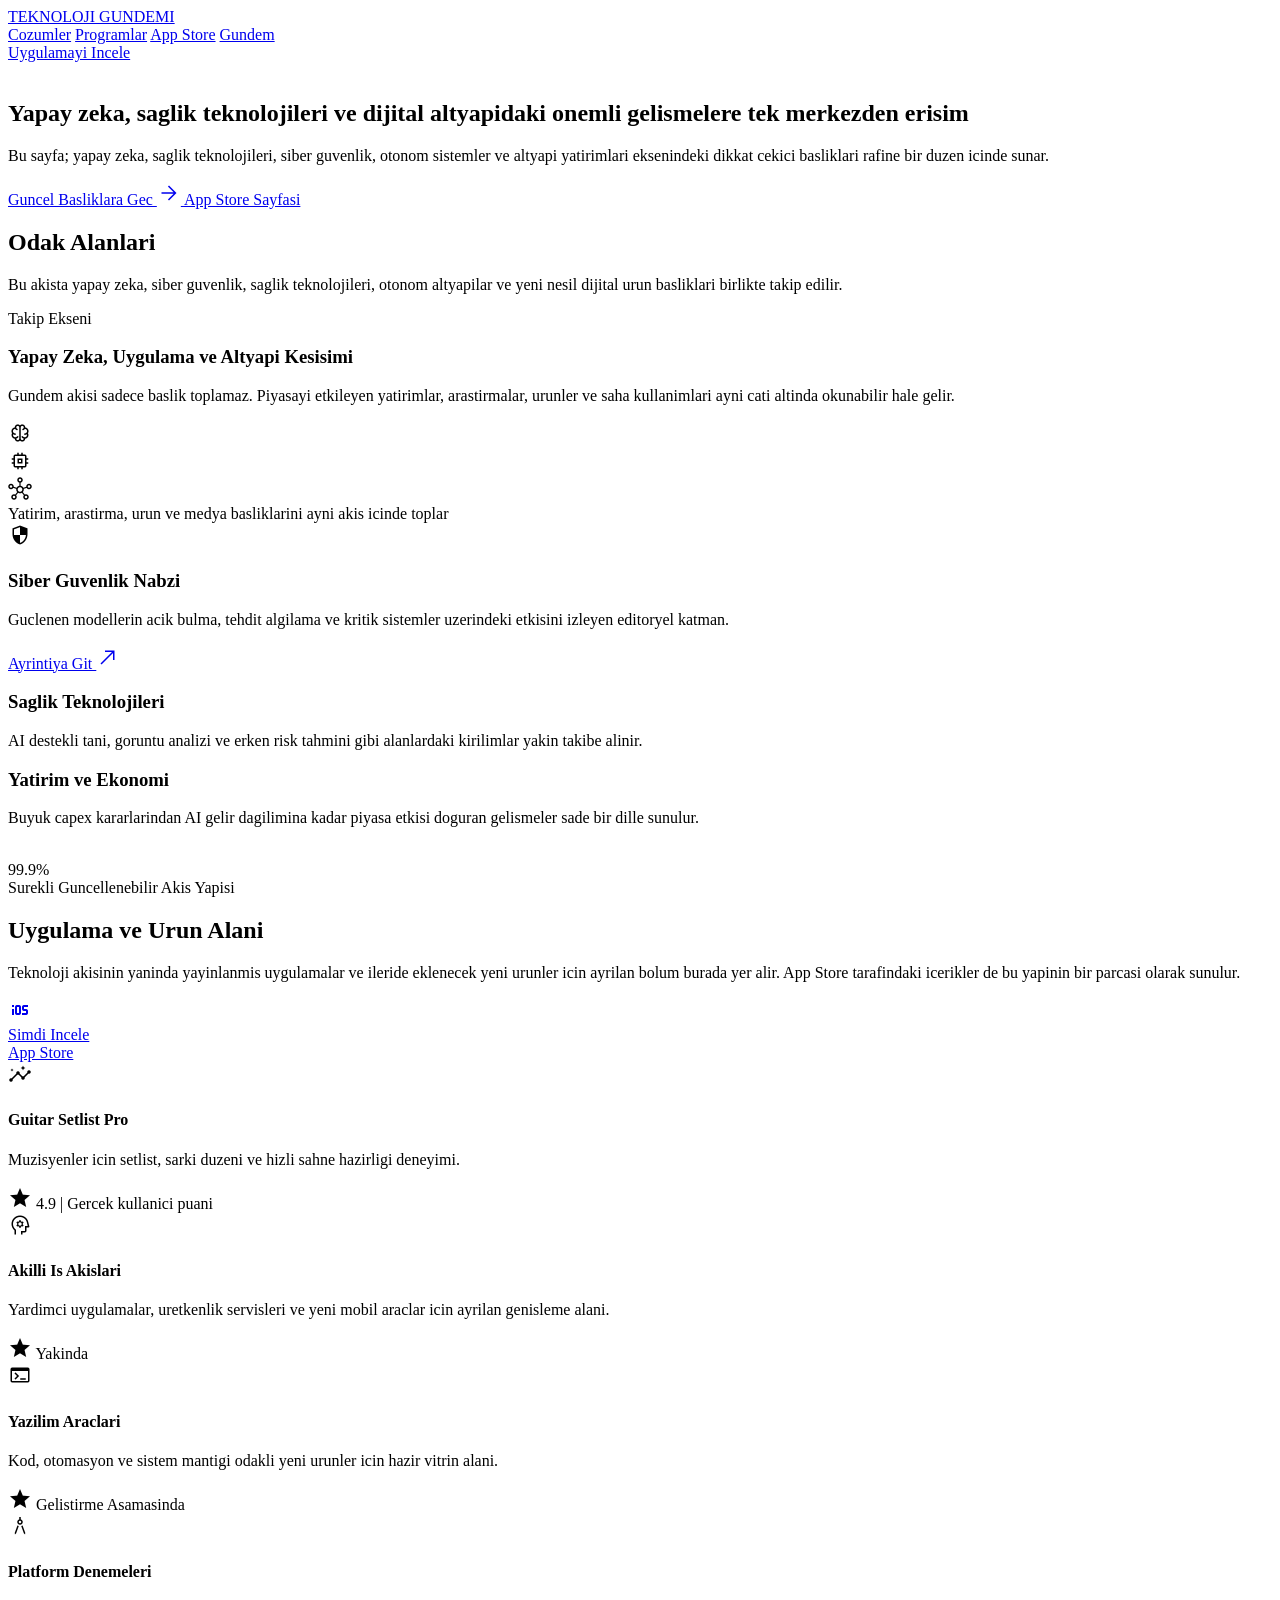
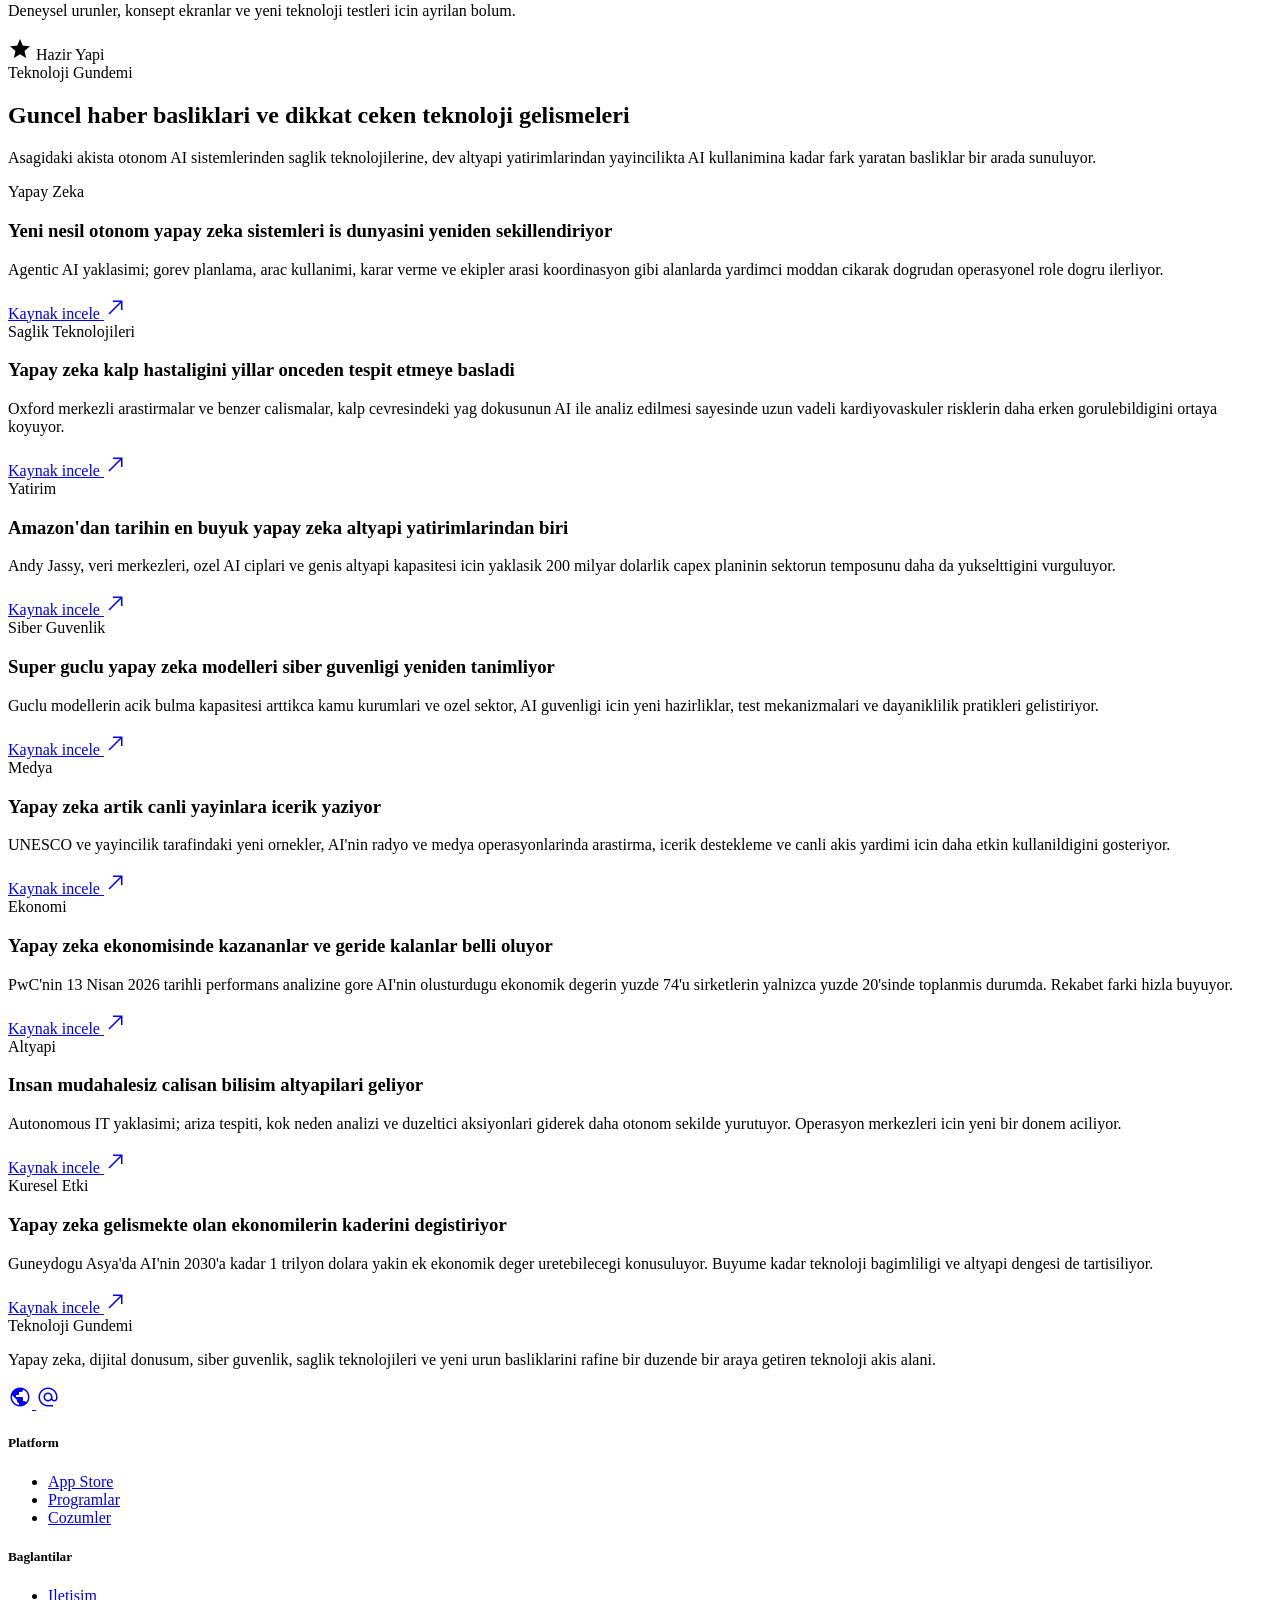
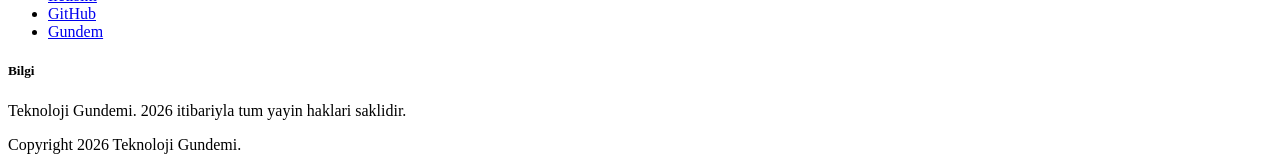
==== commit 25b27cd7: "Polish homepage news copy" ====
--- a/index.html
+++ b/index.html
@@ -230,7 +230,7 @@
 <h4 class="font-headline text-xl font-bold mb-2">Guitar Setlist Pro</h4>
 <p class="text-on-surface-variant text-sm mb-6">Muzisyenler icin setlist, sarki duzeni ve hizli sahne hazirligi deneyimi.</p>
 <div class="flex items-center gap-1 text-secondary-fixed text-xs font-bold">
-<span class="material-symbols-outlined text-sm" style="font-variation-settings: 'FILL' 1;">star</span> 4.9 · Gercek kullanici puani
+<span class="material-symbols-outlined text-sm" style="font-variation-settings: 'FILL' 1;">star</span> 4.9 | Gercek kullanici puani
                         </div>
 </div>
 <!-- App Card 2 -->
@@ -367,7 +367,7 @@
                     Teknoloji Gundemi. 2026 itibariyla tum yayin haklari saklidir.
                 </p>
 <div class="pt-2">
-<span class="text-cyan-400 font-semibold">© 2026 Teknoloji Gundemi.</span>
+<span class="text-cyan-400 font-semibold">Copyright 2026 Teknoloji Gundemi.</span>
 </div>
 </div>
 </div>
